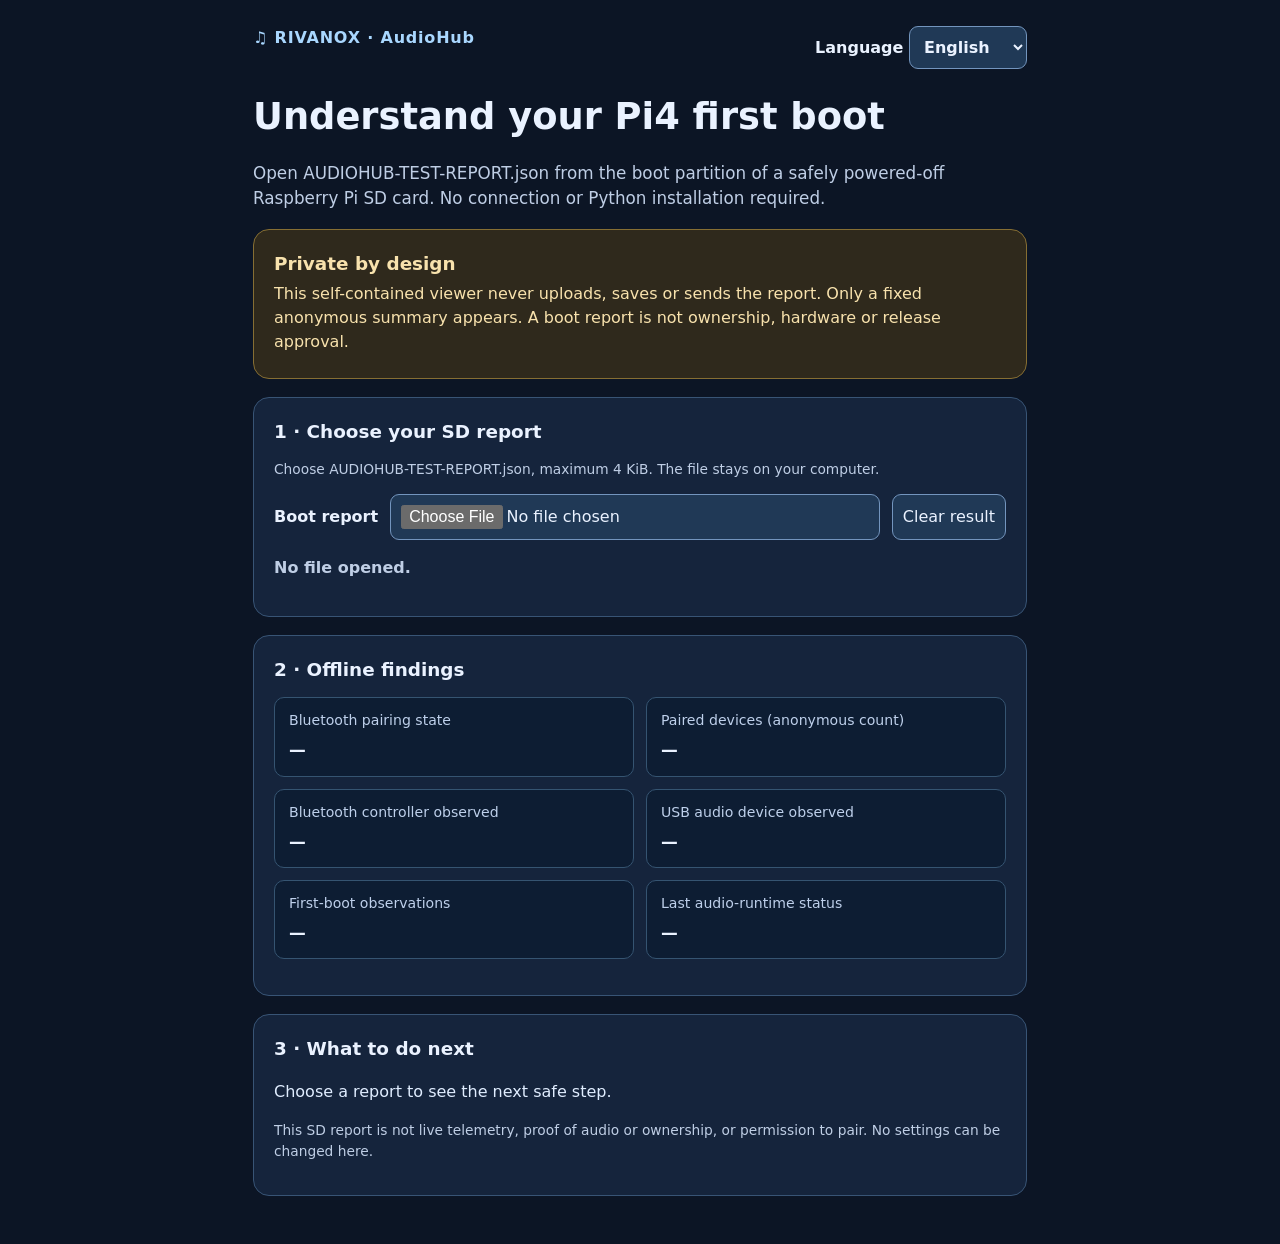
==== web/boot-report-viewer.html @ b44b1649 "fix(viewer): reject negative first-boot observation timestamps before displaying status" ====
<!doctype html>
<!-- SPDX-License-Identifier: AGPL-3.0-only -->
<html lang="en">
<head>
  <meta charset="utf-8">
  <meta name="viewport" content="width=device-width, initial-scale=1">
  <meta http-equiv="Content-Security-Policy" content="default-src 'none'; script-src 'unsafe-inline'; style-src 'unsafe-inline'; base-uri 'none'; form-action 'none'; connect-src 'none'; img-src 'none'">
  <title>AudioHub · Offline first-boot report</title>
  <style>
    :root{color-scheme:dark;font:16px/1.5 system-ui,-apple-system,"Segoe UI",sans-serif;background:#0c1525;color:#eaf2ff}
    *{box-sizing:border-box}body{margin:0}main{max-width:810px;margin:0 auto;padding:26px 18px 48px}
    .top{display:flex;align-items:flex-start;justify-content:space-between;gap:16px;flex-wrap:wrap;margin-bottom:20px}
    .brand{letter-spacing:.05em;font-weight:850;color:#a9d7ff}h1{font-size:clamp(1.5rem,4vw,2.3rem);margin:10px 0}
    h2{font-size:1.15rem;margin:0}p{color:#bfcee5}.lead{font-size:1.05rem}
    .card{border:1px solid #385475;border-radius:16px;background:#15243c;padding:20px;margin-top:18px}
    .notice{background:#2f291c;border-color:#866e33;color:#f8e2ad}
    .notice p{color:#f8e2ad;margin:4px 0}.fields{display:flex;flex-wrap:wrap;gap:12px;align-items:center}
    label{font-weight:650}select,input[type=file],button{font:inherit;color:inherit;background:#203956;border:1px solid #7395be;border-radius:9px;padding:10px;max-width:100%}
    input[type=file]{flex:1;min-width:240px}button{cursor:pointer;min-height:44px}
    button:hover{background:#35577d}button:focus-visible,input:focus-visible,select:focus-visible{outline:3px solid #dba5ff;outline-offset:3px}
    .results{display:grid;grid-template-columns:repeat(2,minmax(0,1fr));gap:12px;margin-top:14px}
    .metric{background:#0d1d33;border:1px solid #355471;border-radius:10px;padding:12px 14px;min-width:0}
    dt{color:#bed0eb;font-size:.88rem}dd{font-weight:750;font-size:1.05rem;margin:7px 0 0;overflow-wrap:anywhere}
    .steps{padding-left:22px}.steps li{padding:4px 0}.small{font-size:.86rem}
    #feedback{min-height:1.5em;font-weight:600}#advice{line-height:1.6;color:#e0edff}
    @media(max-width:540px){.results{grid-template-columns:1fr}.card{padding:16px}.fields{align-items:stretch;flex-direction:column}.fields>*{width:100%}}
  </style>
</head>
<body>
<main>
  <div class="top"><div class="brand">♫ RIVANOX · AudioHub</div>
    <label for="language"><span id="language-label">Language</span>
      <select id="language" aria-label="Language">
        <option value="en">English</option><option value="de">Deutsch</option><option value="es">Español</option>
        <option value="fr">Français</option><option value="it">Italiano</option>
      </select>
    </label>
  </div>
  <h1 id="title">Understand your Pi4 first boot</h1>
  <p class="lead" id="intro">Open the AUDIOHUB-TEST-REPORT.json file from the boot partition of a safely powered-off Raspberry Pi SD card. No connection or Python installation required.</p>
  <section class="card notice" aria-labelledby="privacy-title">
    <h2 id="privacy-title">Private by design</h2>
    <p id="privacy-text">This viewer is self-contained. It never uploads, saves or sends the selected report; only a fixed anonymous summary appears on screen. A boot report is not ownership, hardware or release approval.</p>
  </section>
  <section class="card" aria-labelledby="choose-title">
    <h2 id="choose-title">1 · Choose your SD report</h2>
    <p class="small" id="choose-note">Choose only AUDIOHUB-TEST-REPORT.json. Maximum 4 KiB. The file remains on your computer.</p>
    <div class="fields">
      <label for="report-file" id="file-label">Boot report</label>
      <input id="report-file" type="file" accept=".json,application/json" aria-describedby="choose-note feedback">
      <button type="button" id="clear">Clear result</button>
    </div>
    <p id="feedback" role="status" aria-live="polite">No file opened.</p>
  </section>
  <section class="card" aria-labelledby="results-title">
    <h2 id="results-title">2 · Offline findings</h2>
    <dl class="results">
      <div class="metric"><dt id="pairing-label">Bluetooth pairing state</dt><dd id="pairing-value">—</dd></div>
      <div class="metric"><dt id="paired-label">Paired devices (anonymous count)</dt><dd id="paired-value">—</dd></div>
      <div class="metric"><dt id="controller-label">Bluetooth controller observed</dt><dd id="controller-value">—</dd></div>
      <div class="metric"><dt id="usb-label">USB audio device observed</dt><dd id="usb-value">—</dd></div>
      <div class="metric"><dt id="snapshots-label">First-boot observations</dt><dd id="snapshots-value">—</dd></div>
      <div class="metric"><dt id="runtime-label">Last audio-runtime status</dt><dd id="runtime-value">—</dd></div>
    </dl>
  </section>
  <section class="card" aria-labelledby="next-title">
    <h2 id="next-title">3 · What to do next</h2>
    <p id="advice" role="status" aria-live="polite">Choose a report to see the next safe step.</p>
    <p id="disclaimer" class="small">The report is an SD-card observation, not live telemetry, proof of audio, device identity or permission to pair. No settings can be changed here.</p>
  </section>
</main>
<script>
"use strict";
(() => {
  const states = ["unavailable","ambiguous_adapter","controller_off","unexpected_open",
    "initial_window_observed","window_closed","paired_untrusted","known_devices",
    "device_limit","inconsistent"];
  const texts = {
    en: {
      language:"Language",title:"Understand your Pi4 first boot",
      intro:"Open AUDIOHUB-TEST-REPORT.json from the boot partition of a safely powered-off Raspberry Pi SD card. No connection or Python installation required.",
      privacyTitle:"Private by design",privacy:"This self-contained viewer never uploads, saves or sends the report. Only a fixed anonymous summary appears. A boot report is not ownership, hardware or release approval.",
      choose:"1 · Choose your SD report",chooseNote:"Choose AUDIOHUB-TEST-REPORT.json, maximum 4 KiB. The file stays on your computer.",
      file:"Boot report",clear:"Clear result",empty:"No file opened.",bad:"Unsupported, incomplete or invalid report. Nothing was uploaded.",
      loading:"Reading locally…",ready:"Read-only summary of the last recorded boot observation. No approval granted.",
      results:"2 · Offline findings",pairing:"Bluetooth pairing state",paired:"Paired devices (anonymous count)",
      controller:"Bluetooth controller observed",usb:"USB audio device observed",
      snapshots:"First-boot observations",runtime:"Last audio-runtime status",
      next:"3 · What to do next",chooseFirst:"Choose a report to see the next safe step.",
      disclaimer:"This SD report is not live telemetry, proof of audio or ownership, or permission to pair. No settings can be changed here.",
      yes:"Detected",no:"Not detected",unknown:"Unavailable",recent:"Reported recently",stale:"Missing or stale",
      states:["Unavailable","Adapter unclear","Controller off","Unexpectedly open",
        "Initial pairing window observed","Pairing window closed","Paired but not trusted",
        "Known device(s)","Two-device limit","Inconsistent records"],
      tips:[
        "Check the Bluetooth service and physical controller at the trusted Pi console.",
        "Check local adapters with an authorized operator; no pairing was changed.",
        "Check the physical Pi Bluetooth controller and service.",
        "Do not pair unknown devices. Secure this open window through an authorized local operator.",
        "Only in a supervised, isolated lab: look for AudioHub on your intended phone. This is not secure owner claiming.",
        "Existing firmware cannot securely reopen pairing remotely. Do not bypass the closed window by rebooting.",
        "Ask the operator to inspect paired/trusted status locally; reconnection may not work.",
        "Reconnect from the already paired device, then listen to the USB speaker. Sound is not proven by this report.",
        "Existing devices may reconnect. New device enrollment needs a separately approved flow.",
        "Inspect local BlueZ state with the authorized operator; do not modify device permissions."
      ],older:"This older report has no pairing-readiness fields. Use a newer authorized Pi4 test image to see them."
    },
    de: {
      language:"Sprache",title:"Den ersten Pi4-Start verstehen",
      intro:"AUDIOHUB-TEST-REPORT.json von der Bootpartition einer sicher heruntergefahrenen Raspberry-Pi-SD-Karte öffnen. Keine Verbindung oder Python-Installation nötig.",
      privacyTitle:"Privat statt Datenübertragung",privacy:"Dieser eigenständige Betrachter lädt die Datei niemals hoch, speichert oder sendet sie nicht. Er zeigt nur eine feste anonyme Zusammenfassung. Kein Eigentums-, Hardware- oder Release-Nachweis.",
      choose:"1 · SD-Bericht auswählen",chooseNote:"AUDIOHUB-TEST-REPORT.json auswählen, maximal 4 KiB. Die Datei bleibt lokal.",
      file:"Startbericht",clear:"Ergebnis löschen",empty:"Noch keine Datei geöffnet.",bad:"Nicht unterstützter, unvollständiger oder ungültiger Bericht. Nichts wurde übertragen.",
      loading:"Lese nur lokal…",ready:"Anonyme Auswertung des letzten aufgezeichneten Startzustands. Keine Freigabe.",
      results:"2 · Offline-Ergebnis",pairing:"Bluetooth-Kopplungsstatus",paired:"Gekoppelte Geräte (nur Anzahl)",
      controller:"Bluetooth-Controller erkannt",usb:"USB-Audiogerät erkannt",
      snapshots:"Erststart-Beobachtungen",runtime:"Letzter Audio-Laufzeitstatus",
      next:"3 · Nächster Schritt",chooseFirst:"Bericht auswählen, um sichere nächste Schritte zu sehen.",
      disclaimer:"SD-Bericht, kein Live-Zustand oder Nachweis von Ton, Besitz oder Kopplungsberechtigung. Hier werden keine Einstellungen geändert.",
      yes:"Erkannt",no:"Nicht erkannt",unknown:"Nicht verfügbar",recent:"Zuletzt aktuell",stale:"Fehlt oder veraltet",
      states:["Nicht verfügbar","Adapter unklar","Controller aus","Unerwartet offen",
        "Erstes Kopplungsfenster beobachtet","Kopplungsfenster geschlossen",
        "Gekoppelt, aber nicht vertraut","Bekannte Geräte","Zwei-Geräte-Grenze","Widersprüchliche Daten"],
      tips:[
        "Bluetooth-Dienst und Controller an der vertrauenswürdigen Pi-Konsole prüfen.",
        "Adapter nur durch einen berechtigten Betreiber lokal prüfen lassen. Keine Kopplung wurde verändert.",
        "Bluetooth-Controller und Dienst direkt am Pi überprüfen.",
        "Keine unbekannten Geräte koppeln; unerwünschte Öffnung durch berechtigten Betreiber lokal absichern.",
        "Nur im beaufsichtigten isolierten Labor AudioHub am eigenen Handy suchen. Das ist kein sicherer Besitznachweis.",
        "Keine sichere Fernöffnung vorhanden. Nicht durch Neustart die Sperre umgehen.",
        "Gekoppelt-/Vertrauensstatus lokal überprüfen lassen; Wiederverbindung kann scheitern.",
        "Mit bereits gekoppeltem Gerät erneut verbinden und tatsächlichen Ton am USB-Lautsprecher prüfen.",
        "Bekannte Geräte können sich erneut verbinden; neue Geräte erfordern einen separat freigegebenen Ablauf.",
        "BlueZ-Zustand berechtigt lokal prüfen lassen, ohne Geräteberechtigungen zu ändern."
      ],older:"Älterer Bericht ohne Kopplungsstatus. Ein neueres, freigegebenes Pi4-Testimage liefert diese Angaben."
    },
    es: {
      language:"Idioma",title:"Comprender el primer arranque del Pi4",
      intro:"Abre AUDIOHUB-TEST-REPORT.json de la partición de arranque de una tarjeta SD del Pi apagado correctamente. Sin conexión ni Python.",
      privacyTitle:"Privacidad local",privacy:"Este visor no sube, guarda ni envía el informe. Solo muestra datos anónimos predefinidos. No confirma propiedad, hardware ni lanzamiento.",
      choose:"1 · Seleccionar informe SD",chooseNote:"Selecciona AUDIOHUB-TEST-REPORT.json, máximo 4 KiB. El archivo permanece en tu equipo.",
      file:"Informe de arranque",clear:"Borrar resultado",empty:"Ningún archivo abierto.",bad:"Informe no válido, incompleto o incompatible. No se transfirió nada.",
      loading:"Lectura local…",ready:"Resumen de la última observación registrada. Sin aprobación.",
      results:"2 · Resultados sin conexión",pairing:"Estado de emparejamiento Bluetooth",paired:"Dispositivos emparejados (cantidad)",
      controller:"Controlador Bluetooth detectado",usb:"Audio USB detectado",
      snapshots:"Observaciones del arranque",runtime:"Estado del motor de audio",
      next:"3 · Próximo paso",chooseFirst:"Selecciona un informe para ver el siguiente paso seguro.",
      disclaimer:"No son datos en vivo ni prueba de sonido, propiedad o permiso para emparejar. No modifica ajustes.",
      yes:"Detectado",no:"No detectado",unknown:"No disponible",recent:"Reciente",stale:"Ausente o antiguo",
      states:["No disponible","Adaptador ambiguo","Controlador apagado","Abierto inesperadamente",
        "Ventana inicial observada","Emparejamiento cerrado","Emparejado sin confianza",
        "Dispositivo conocido","Límite de dos dispositivos","Datos incoherentes"],
      tips:[
        "Comprueba localmente el servicio Bluetooth y el controlador físico.",
        "Un operador autorizado debe revisar los adaptadores locales.",
        "Comprueba el controlador Bluetooth del Pi.",
        "No emparejes dispositivos desconocidos; revisa el acceso localmente.",
        "Solo en un laboratorio aislado y supervisado: busca AudioHub en tu teléfono. No demuestra propiedad.",
        "No fuerces una ventana nueva reiniciando el equipo.",
        "Revisa localmente el estado de confianza antes de reconectar.",
        "Reconecta desde el dispositivo conocido y comprueba el sonido real del altavoz USB.",
        "Los dispositivos conocidos pueden reconectar; añadir otros requiere autorización.",
        "Un operador autorizado debe revisar BlueZ sin cambiar permisos."
      ],older:"El informe anterior no incluye el estado de emparejamiento. Necesita una imagen Pi4 más reciente."
    },
    fr: {
      language:"Langue",title:"Comprendre le premier démarrage du Pi4",
      intro:"Ouvrez AUDIOHUB-TEST-REPORT.json depuis la partition de démarrage d'une carte SD après arrêt correct du Pi. Sans connexion ni Python.",
      privacyTitle:"Lecture privée",privacy:"Cette visionneuse ne transmet, n'enregistre et n'envoie aucun rapport. Seul un résumé anonyme apparaît. Aucune preuve de propriété, de matériel ou de version.",
      choose:"1 · Choisir le rapport SD",chooseNote:"Sélectionnez AUDIOHUB-TEST-REPORT.json, 4 Kio maximum. Le fichier reste sur votre ordinateur.",
      file:"Rapport de démarrage",clear:"Effacer le résultat",empty:"Aucun fichier ouvert.",bad:"Rapport invalide, incomplet ou non pris en charge. Aucun envoi.",
      loading:"Lecture locale…",ready:"Résumé de la dernière observation enregistrée. Aucune validation.",
      results:"2 · Résultats hors ligne",pairing:"État de l'appairage Bluetooth",paired:"Appareils appairés (nombre)",
      controller:"Contrôleur Bluetooth détecté",usb:"Périphérique audio USB détecté",
      snapshots:"Observations de démarrage",runtime:"Dernier état audio",
      next:"3 · Étape suivante",chooseFirst:"Choisissez un rapport pour afficher la prochaine étape sûre.",
      disclaimer:"Ce rapport n'est pas une mesure en direct ni une preuve de son, propriété ou autorisation. Aucun paramètre modifié.",
      yes:"Détecté",no:"Non détecté",unknown:"Indisponible",recent:"Récent",stale:"Absent ou périmé",
      states:["Indisponible","Adaptateur ambigu","Contrôleur éteint","Ouvert anormalement",
        "Fenêtre initiale observée","Appairage fermé","Appairé sans confiance",
        "Appareil connu","Limite de deux appareils","Données incohérentes"],
      tips:[
        "Vérifiez localement le service Bluetooth et le contrôleur.",
        "Un opérateur habilité doit vérifier les adaptateurs sur le Pi.",
        "Vérifiez le contrôleur et le service Bluetooth du Pi.",
        "N'appairez aucun appareil inconnu ; sécurisez localement cet état.",
        "Uniquement en laboratoire isolé et surveillé : recherchez AudioHub sur votre téléphone. Ce n'est pas une preuve de propriété.",
        "Ne redémarrez pas pour contourner la fermeture de l'appairage.",
        "Vérifiez localement la confiance avant de reconnecter.",
        "Reconnectez depuis l'appareil connu, puis écoutez réellement le haut-parleur USB.",
        "Les appareils connus peuvent se reconnecter ; tout nouvel appairage exige un accord distinct.",
        "Faites vérifier BlueZ localement sans modifier les autorisations."
      ],older:"Ancien rapport sans état d'appairage. Utilisez une image de test Pi4 plus récente et autorisée."
    },
    it: {
      language:"Lingua",title:"Capire il primo avvio del Pi4",
      intro:"Apri AUDIOHUB-TEST-REPORT.json dalla partizione di avvio della scheda SD dopo aver spento correttamente il Pi. Nessuna rete o Python.",
      privacyTitle:"Privacy locale",privacy:"Questo visualizzatore non carica, salva o invia il rapporto. Mostra solo dati anonimi prestabiliti. Non prova proprietà, hardware o rilascio.",
      choose:"1 · Scegli il rapporto SD",chooseNote:"Seleziona AUDIOHUB-TEST-REPORT.json, massimo 4 KiB. Il file resta sul computer.",
      file:"Rapporto di avvio",clear:"Cancella risultato",empty:"Nessun file aperto.",bad:"Rapporto non valido, incompleto o incompatibile. Nessun invio.",
      loading:"Lettura locale…",ready:"Riepilogo dell'ultima osservazione registrata. Nessuna approvazione.",
      results:"2 · Risultati offline",pairing:"Stato associazione Bluetooth",paired:"Dispositivi associati (numero)",
      controller:"Controller Bluetooth rilevato",usb:"Audio USB rilevato",
      snapshots:"Osservazioni del primo avvio",runtime:"Ultimo stato audio",
      next:"3 · Passo successivo",chooseFirst:"Scegli un rapporto per vedere i prossimi passi sicuri.",
      disclaimer:"Non è uno stato in tempo reale né una prova di audio, proprietà o autorizzazione. Nessuna impostazione modificata.",
      yes:"Rilevato",no:"Non rilevato",unknown:"Non disponibile",recent:"Recente",stale:"Assente o obsoleto",
      states:["Non disponibile","Adattatore ambiguo","Controller spento","Aperto inaspettatamente",
        "Finestra iniziale osservata","Associazione chiusa","Associato ma non attendibile",
        "Dispositivo noto","Limite di due dispositivi","Dati incoerenti"],
      tips:[
        "Controlla localmente il servizio Bluetooth e il controller fisico.",
        "Un operatore autorizzato deve controllare gli adattatori sul Pi.",
        "Controlla il controller Bluetooth e il servizio del Pi.",
        "Non associare dispositivi sconosciuti; verifica localmente l'accesso.",
        "Solo in laboratorio isolato e sorvegliato: cerca AudioHub sul tuo telefono. Non prova la proprietà.",
        "Non riavviare per aggirare la chiusura dell'associazione.",
        "Verifica localmente lo stato di attendibilità prima della riconnessione.",
        "Riconnetti dal dispositivo già noto, poi verifica il suono reale dell'altoparlante USB.",
        "I dispositivi noti possono riconnettersi; aggiungerne altri richiede un'approvazione distinta.",
        "Fai controllare BlueZ localmente senza cambiare autorizzazioni."
      ],older:"Il vecchio rapporto non include lo stato Bluetooth. Serve un'immagine Pi4 più recente e autorizzata."
    }
  };
  const byId = id => document.getElementById(id);
  let current = null;
  let status = "empty";
  let serial = 0;
  const plain = value => value !== null && typeof value === "object" &&
    !Array.isArray(value) && Object.getPrototypeOf(value) === Object.prototype;
  // BEGIN_BOOT_REPORT_PARSE
  function summarizeReport(raw) {
    if (typeof raw !== "string" || raw.length === 0 || raw.length > 4096) return null;
    let obj;
    try { obj = JSON.parse(raw); } catch (_) { return null; }
    if (!plain(obj) ||
        obj.schema !== "rivanox-audiohub-offline-boot-diagnostic/1" ||
        obj.classification !== "UNVERIFIED_ALPHA_OFFLINE_TEST_ONLY" ||
        obj.owner_authenticated !== false ||
        obj.hardware_accepted !== false ||
        obj.phone_wifi_provisioned !== false ||
        obj.network_configuration !== "not_inspected" ||
        !Array.isArray(obj.snapshots) ||
        obj.snapshots.length < 1 || obj.snapshots.length > 7) return null;
    let before = -1;
    for (const s of obj.snapshots) {
      if (!plain(s) || !Number.isInteger(s.seconds_since_probe_start) ||
          s.seconds_since_probe_start < 0 ||
          s.seconds_since_probe_start < before ||
          s.seconds_since_probe_start > 3600 ||
          typeof s.usb_audio_detected !== "boolean" ||
          typeof s.bluetooth_controller_present !== "boolean" ||
          !["recent","unavailable_or_stale"].includes(s.runtime_status)) return null;
      before = s.seconds_since_probe_start;
    }
    const last = obj.snapshots[obj.snapshots.length - 1];
    let pairing = "older";
    let paired = null;
    if (Object.prototype.hasOwnProperty.call(obj,"bluetooth_pairing_state") ||
        Object.prototype.hasOwnProperty.call(obj,"bluetooth_paired_devices")) {
      if (!states.includes(obj.bluetooth_pairing_state) ||
          !Number.isInteger(obj.bluetooth_paired_devices) ||
          obj.bluetooth_paired_devices < 0 ||
          obj.bluetooth_paired_devices > 3) return null;
      pairing = obj.bluetooth_pairing_state;
      paired = obj.bluetooth_paired_devices;
    }
    // Only fixed enums, counts and strict booleans escape this function.
    // Never retain the untrusted object, raw strings, names or other keys.
    return Object.freeze({
      pairing, paired, controller: last.bluetooth_controller_present,
      usb: last.usb_audio_detected, runtime: last.runtime_status,
      snapshots: obj.snapshots.length
    });
  }
  // END_BOOT_REPORT_PARSE
  function render() {
    const language = byId("language").value;
    const t = texts[language] || texts.en;
    document.documentElement.lang = texts[language] ? language : "en";
    const nodes = {
      "language-label":t.language,"title":t.title,"intro":t.intro,
      "privacy-title":t.privacyTitle,"privacy-text":t.privacy,
      "choose-title":t.choose,"choose-note":t.chooseNote,"file-label":t.file,
      "clear":t.clear,"results-title":t.results,
      "pairing-label":t.pairing,"paired-label":t.paired,
      "controller-label":t.controller,"usb-label":t.usb,
      "snapshots-label":t.snapshots,"runtime-label":t.runtime,
      "next-title":t.next,"disclaimer":t.disclaimer
    };
    Object.keys(nodes).forEach(id => { byId(id).textContent = nodes[id]; });
    byId("feedback").textContent = t[status];
    const label = id => byId(id);
    if (!current) {
      for (const id of ["pairing-value","paired-value","controller-value","usb-value",
                         "snapshots-value","runtime-value"]) label(id).textContent = "—";
      label("advice").textContent = t.chooseFirst;
      return;
    }
    const index = states.indexOf(current.pairing);
    label("pairing-value").textContent = index < 0 ? t.unknown : t.states[index];
    label("paired-value").textContent = current.paired === null ? t.unknown : String(current.paired);
    label("controller-value").textContent = current.controller ? t.yes : t.no;
    label("usb-value").textContent = current.usb ? t.yes : t.no;
    label("snapshots-value").textContent = String(current.snapshots);
    label("runtime-value").textContent = current.runtime === "recent" ? t.recent : t.stale;
    label("advice").textContent = index < 0 ? t.older : t.tips[index];
  }
  function clear() {
    serial += 1; current = null; status = "empty";
    byId("report-file").value = "";
    render();
  }
  async function openReport() {
    const request = ++serial;
    const input = byId("report-file");
    const file = input.files && input.files[0];
    current = null;
    status = "bad";
    if (!file || !Number.isInteger(file.size) || file.size <= 0 || file.size > 4096) {
      input.value = "";
      render();
      return;
    }
    status = "loading";
    render();
    try {
      const raw = await file.text();
      if (request !== serial) return;
      current = summarizeReport(raw);
      status = current ? "ready" : "bad";
    } catch (_) {
      if (request !== serial) return;
      status = "bad";
    }
    // A reselected file is always a new manual action, even with same name.
    input.value = "";
    render();
  }
  byId("language").addEventListener("change", render);
  byId("report-file").addEventListener("change", openReport);
  byId("clear").addEventListener("click", clear);
  render();
})();
</script>
</body>
</html>
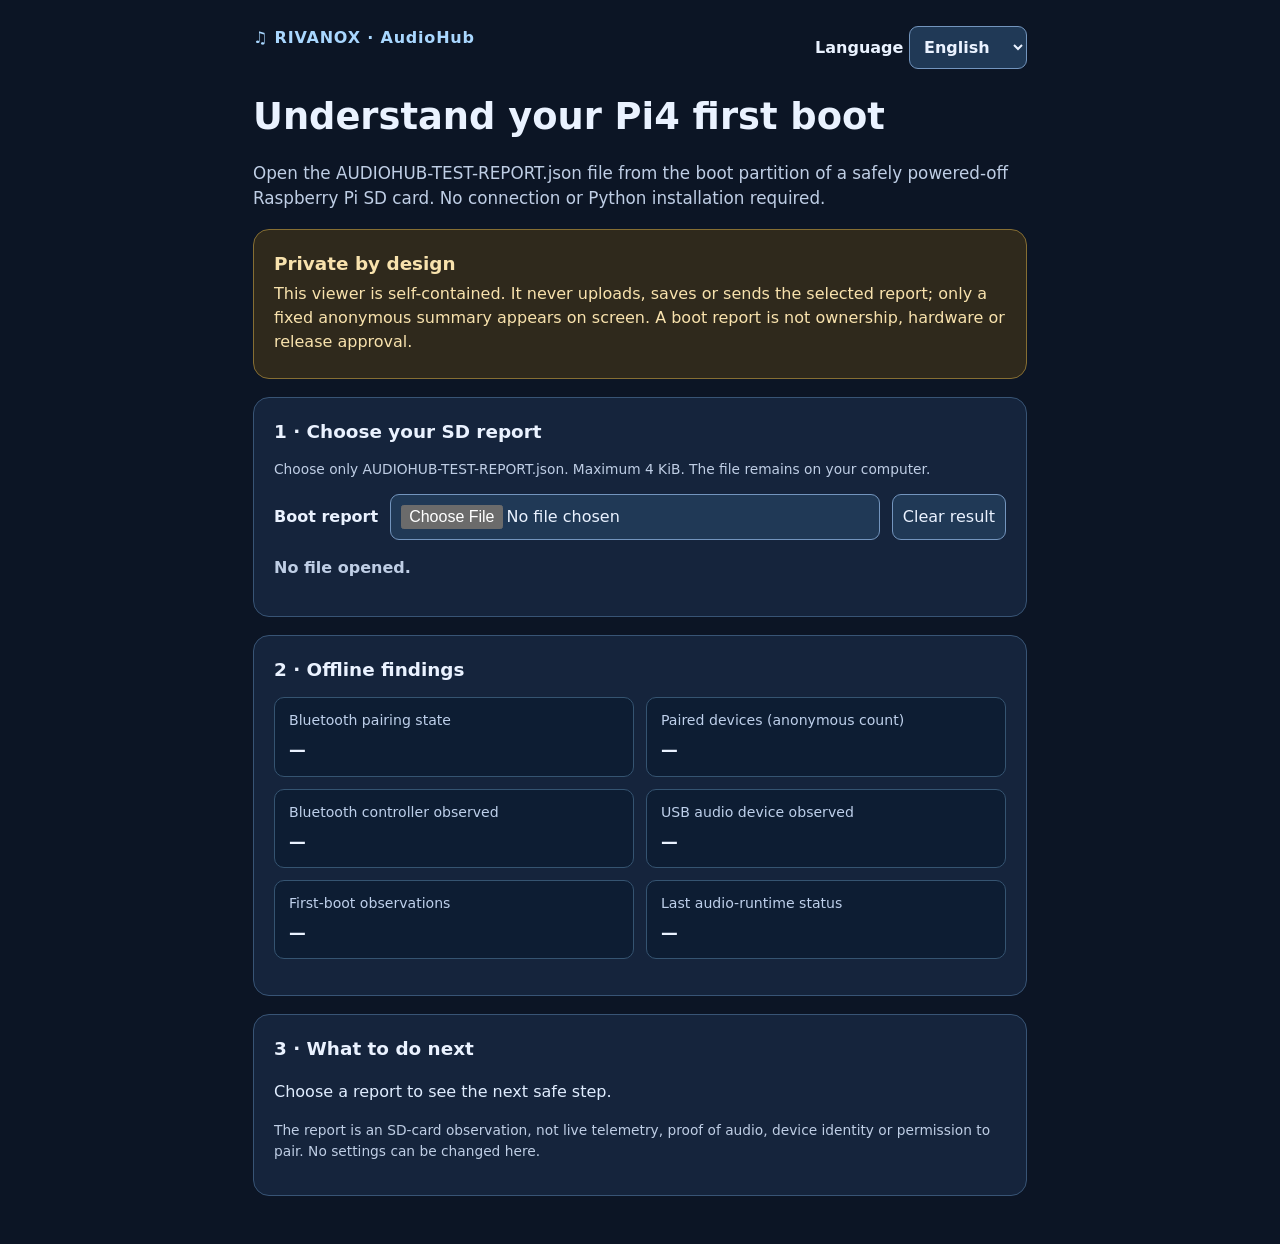
==== commit eaa8f98a: "fix(pi4): offline FAT viewer distinguishes USB detection from actual route link without audio GO" ====
--- a/web/boot-report-viewer.html
+++ b/web/boot-report-viewer.html
@@ -84,7 +84,9 @@
       file:"Boot report",clear:"Clear result",empty:"No file opened.",bad:"Unsupported, incomplete or invalid report. Nothing was uploaded.",
       loading:"Reading locally…",ready:"Read-only summary of the last recorded boot observation. No approval granted.",
       results:"2 · Offline findings",pairing:"Bluetooth pairing state",paired:"Paired devices (anonymous count)",
-      controller:"Bluetooth controller observed",usb:"USB audio device observed",
+      controller:"Bluetooth controller observed",usb:"USB output and direct audio link",
+      usbLinked:"Direct link reported (not sound)",usbBroken:"USB found; route needs attention",usbUnknown:"USB found; route not checked",usbAbsent:"USB device not reported",
+      routeTipLinked:"A direct USB output link is reported, but speaker sound is NOT verified. Listen only during an authorized low-volume physical test.",routeTipBroken:"USB hardware was detected but no working direct audio link was reported. Do not assume sound or change routing without authorized access.",routeTipUnknown:"USB was detected, but its direct audio route cannot be verified from this report. Do not assume sound.",routeTipAbsent:"No USB audio output was reported; check the Edifier USB connection on an isolated bench, without changing network or owner access."
       snapshots:"First-boot observations",runtime:"Last audio-runtime status",
       next:"3 · What to do next",chooseFirst:"Choose a report to see the next safe step.",
       disclaimer:"This SD report is not live telemetry, proof of audio or ownership, or permission to pair. No settings can be changed here.",
@@ -113,7 +115,9 @@
       file:"Startbericht",clear:"Ergebnis löschen",empty:"Noch keine Datei geöffnet.",bad:"Nicht unterstützter, unvollständiger oder ungültiger Bericht. Nichts wurde übertragen.",
       loading:"Lese nur lokal…",ready:"Anonyme Auswertung des letzten aufgezeichneten Startzustands. Keine Freigabe.",
       results:"2 · Offline-Ergebnis",pairing:"Bluetooth-Kopplungsstatus",paired:"Gekoppelte Geräte (nur Anzahl)",
-      controller:"Bluetooth-Controller erkannt",usb:"USB-Audiogerät erkannt",
+      controller:"Bluetooth-Controller erkannt",usb:"USB-Ausgang und Audioverbindung",
+      usbLinked:"Direkte Verbindung gemeldet (kein Tonbeweis)",usbBroken:"USB erkannt; Verbindung prüfen",usbUnknown:"USB erkannt; Verbindung nicht geprüft",usbAbsent:"USB-Gerät nicht gemeldet",
+      routeTipLinked:"Eine direkte USB-Audioverbindung wurde gemeldet; hörbarer Ton ist NICHT nachgewiesen. Nur im freigegebenen Hardwaretest bei niedrigem Pegel hören.",routeTipBroken:"USB-Hardware wurde erkannt, aber keine funktionsbereite direkte Audioverbindung gemeldet. Ton nicht annehmen oder Routing ohne Freigabe ändern.",routeTipUnknown:"USB wurde erkannt, die direkte Audioverbindung ist in diesem Bericht aber nicht prüfbar. Keinen hörbaren Ton annehmen.",routeTipAbsent:"Kein USB-Audioausgang gemeldet. Edifier-USB-Verbindung nur am isolierten Testgerät prüfen, ohne Besitzer- oder Netzwerkeinstellungen zu ändern."
       snapshots:"Erststart-Beobachtungen",runtime:"Letzter Audio-Laufzeitstatus",
       next:"3 · Nächster Schritt",chooseFirst:"Bericht auswählen, um sichere nächste Schritte zu sehen.",
       disclaimer:"SD-Bericht, kein Live-Zustand oder Nachweis von Ton, Besitz oder Kopplungsberechtigung. Hier werden keine Einstellungen geändert.",
@@ -142,7 +146,9 @@
       file:"Informe de arranque",clear:"Borrar resultado",empty:"Ningún archivo abierto.",bad:"Informe no válido, incompleto o incompatible. No se transfirió nada.",
       loading:"Lectura local…",ready:"Resumen de la última observación registrada. Sin aprobación.",
       results:"2 · Resultados sin conexión",pairing:"Estado de emparejamiento Bluetooth",paired:"Dispositivos emparejados (cantidad)",
-      controller:"Controlador Bluetooth detectado",usb:"Audio USB detectado",
+      controller:"Controlador Bluetooth detectado",usb:"Salida USB y enlace de audio",
+      usbLinked:"Enlace directo informado (no prueba sonido)",usbBroken:"USB detectado; revisar enlace",usbUnknown:"USB detectado; enlace no comprobado",usbAbsent:"Dispositivo USB no informado",
+      routeTipLinked:"Se informa un enlace directo USB, pero NO se ha comprobado sonido audible. Escucha solo en una prueba física autorizada a volumen bajo.",routeTipBroken:"Se detectó USB, pero no se informó un enlace de audio directo funcional. No supongas sonido ni cambies rutas sin autorización.",routeTipUnknown:"Se detectó USB, pero este informe no permite verificar el enlace directo. No supongas sonido.",routeTipAbsent:"No se informó salida de audio USB. Comprueba el cable Edifier solo en un entorno aislado y sin cambiar red o propietario."
       snapshots:"Observaciones del arranque",runtime:"Estado del motor de audio",
       next:"3 · Próximo paso",chooseFirst:"Selecciona un informe para ver el siguiente paso seguro.",
       disclaimer:"No son datos en vivo ni prueba de sonido, propiedad o permiso para emparejar. No modifica ajustes.",
@@ -171,7 +177,9 @@
       file:"Rapport de démarrage",clear:"Effacer le résultat",empty:"Aucun fichier ouvert.",bad:"Rapport invalide, incomplet ou non pris en charge. Aucun envoi.",
       loading:"Lecture locale…",ready:"Résumé de la dernière observation enregistrée. Aucune validation.",
       results:"2 · Résultats hors ligne",pairing:"État de l'appairage Bluetooth",paired:"Appareils appairés (nombre)",
-      controller:"Contrôleur Bluetooth détecté",usb:"Périphérique audio USB détecté",
+      controller:"Contrôleur Bluetooth détecté",usb:"Sortie USB et liaison audio",
+      usbLinked:"Liaison directe signalée (pas de preuve sonore)",usbBroken:"USB détecté ; liaison à vérifier",usbUnknown:"USB détecté ; liaison non vérifiée",usbAbsent:"Aucun périphérique USB signalé",
+      routeTipLinked:"Une liaison USB directe est signalée, mais aucun son audible n'est prouvé. Écouter uniquement lors d'un test matériel autorisé à faible volume.",routeTipBroken:"L'USB est détecté, mais aucune liaison audio directe fonctionnelle n'est signalée. Ne présumez pas du son et ne modifiez pas le routage sans autorisation.",routeTipUnknown:"L'USB est détecté, mais la liaison directe ne peut être vérifiée dans ce rapport. Aucun son n'est prouvé.",routeTipAbsent:"Aucune sortie audio USB signalée. Vérifiez le câble Edifier uniquement en environnement isolé, sans changer le réseau ou le propriétaire."
       snapshots:"Observations de démarrage",runtime:"Dernier état audio",
       next:"3 · Étape suivante",chooseFirst:"Choisissez un rapport pour afficher la prochaine étape sûre.",
       disclaimer:"Ce rapport n'est pas une mesure en direct ni une preuve de son, propriété ou autorisation. Aucun paramètre modifié.",
@@ -200,7 +208,9 @@
       file:"Rapporto di avvio",clear:"Cancella risultato",empty:"Nessun file aperto.",bad:"Rapporto non valido, incompleto o incompatibile. Nessun invio.",
       loading:"Lettura locale…",ready:"Riepilogo dell'ultima osservazione registrata. Nessuna approvazione.",
       results:"2 · Risultati offline",pairing:"Stato associazione Bluetooth",paired:"Dispositivi associati (numero)",
-      controller:"Controller Bluetooth rilevato",usb:"Audio USB rilevato",
+      controller:"Controller Bluetooth rilevato",usb:"Uscita USB e collegamento audio",
+      usbLinked:"Collegamento diretto segnalato (non prova audio)",usbBroken:"USB rilevato; collegamento da controllare",usbUnknown:"USB rilevato; collegamento non verificato",usbAbsent:"Dispositivo USB non segnalato",
+      routeTipLinked:"È segnalato un collegamento USB diretto, ma NON è provato alcun suono udibile. Ascoltare solo in un test fisico autorizzato a basso volume.",routeTipBroken:"USB rilevato, ma nessun collegamento audio diretto funzionante segnalato. Non presumere audio e non modificare i percorsi senza autorizzazione.",routeTipUnknown:"USB rilevato, ma il collegamento diretto non è verificabile da questo rapporto. Non presumere audio.",routeTipAbsent:"Nessuna uscita audio USB segnalata. Controllare il cavo Edifier solo in laboratorio isolato senza cambiare rete o proprietario."
       snapshots:"Osservazioni del primo avvio",runtime:"Ultimo stato audio",
       next:"3 · Passo successivo",chooseFirst:"Scegli un rapporto per vedere i prossimi passi sicuri.",
       disclaimer:"Non è uno stato in tempo reale né una prova di audio, proprietà o autorizzazione. Nessuna impostazione modificata.",
@@ -265,11 +275,26 @@
       pairing = obj.bluetooth_pairing_state;
       paired = obj.bluetooth_paired_devices;
     }
+    // Older snapshots may lack the direct link health fields. Never infer
+    // a working route from merely having a physical USB device. New
+    // snapshots must supply BOTH a strict boolean and bounded link count.
+    const routeFieldsPresent =
+      Object.prototype.hasOwnProperty.call(last,"usb_audio_route_ready") ||
+      Object.prototype.hasOwnProperty.call(last,"eq_usb_direct_links");
+    if (routeFieldsPresent &&
+        (typeof last.usb_audio_route_ready !== "boolean" ||
+         !Number.isInteger(last.eq_usb_direct_links) ||
+         last.eq_usb_direct_links < 0 || last.eq_usb_direct_links > 3))
+      return null;
+    const usbRoute = !last.usb_audio_detected ? "absent" :
+      (!routeFieldsPresent || last.runtime_status !== "recent") ? "unknown" :
+      (last.usb_audio_route_ready && last.eq_usb_direct_links > 0)
+        ? "linked" : "broken";
     // Only fixed enums, counts and strict booleans escape this function.
     // Never retain the untrusted object, raw strings, names or other keys.
     return Object.freeze({
       pairing, paired, controller: last.bluetooth_controller_present,
-      usb: last.usb_audio_detected, runtime: last.runtime_status,
+      usbRoute, runtime: last.runtime_status,
       snapshots: obj.snapshots.length
     });
   }
@@ -301,10 +326,20 @@
     label("pairing-value").textContent = index < 0 ? t.unknown : t.states[index];
     label("paired-value").textContent = current.paired === null ? t.unknown : String(current.paired);
     label("controller-value").textContent = current.controller ? t.yes : t.no;
-    label("usb-value").textContent = current.usb ? t.yes : t.no;
+    label("usb-value").textContent = t[{
+      linked:"usbLinked",broken:"usbBroken",
+      unknown:"usbUnknown",absent:"usbAbsent"
+    }[current.usbRoute]];
     label("snapshots-value").textContent = String(current.snapshots);
     label("runtime-value").textContent = current.runtime === "recent" ? t.recent : t.stale;
-    label("advice").textContent = index < 0 ? t.older : t.tips[index];
+    // Keep existing pairing guidance, and always explain USB routing
+    // separately. The status report is NOT a speaker audibility test.
+    const usbTip = {
+      linked:t.routeTipLinked,broken:t.routeTipBroken,
+      unknown:t.routeTipUnknown,absent:t.routeTipAbsent
+    }[current.usbRoute];
+    label("advice").textContent = (index < 0 ? t.older : t.tips[index]) +
+      " " + usbTip;
   }
   function clear() {
     serial += 1; current = null; status = "empty";
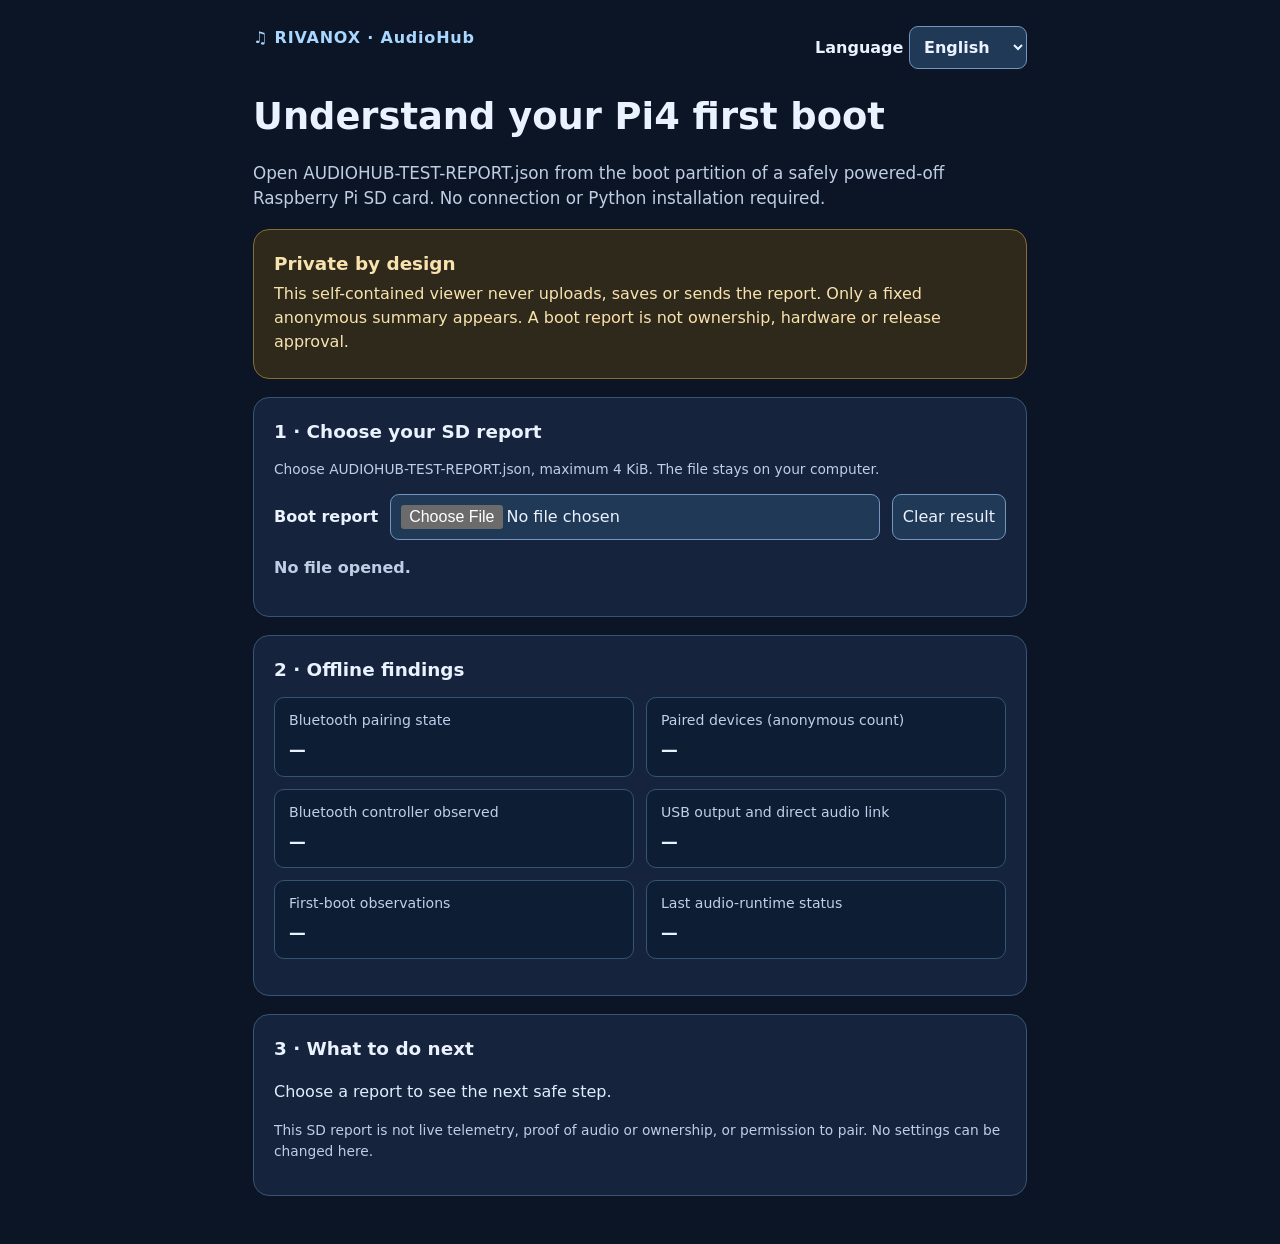
==== commit b3ab795f: "fix(web): separate localized offline route guidance from following metric keys" ====
--- a/web/boot-report-viewer.html
+++ b/web/boot-report-viewer.html
@@ -86,7 +86,7 @@
       results:"2 · Offline findings",pairing:"Bluetooth pairing state",paired:"Paired devices (anonymous count)",
       controller:"Bluetooth controller observed",usb:"USB output and direct audio link",
       usbLinked:"Direct link reported (not sound)",usbBroken:"USB found; route needs attention",usbUnknown:"USB found; route not checked",usbAbsent:"USB device not reported",
-      routeTipLinked:"A direct USB output link is reported, but speaker sound is NOT verified. Listen only during an authorized low-volume physical test.",routeTipBroken:"USB hardware was detected but no working direct audio link was reported. Do not assume sound or change routing without authorized access.",routeTipUnknown:"USB was detected, but its direct audio route cannot be verified from this report. Do not assume sound.",routeTipAbsent:"No USB audio output was reported; check the Edifier USB connection on an isolated bench, without changing network or owner access."
+      routeTipLinked:"A direct USB output link is reported, but speaker sound is NOT verified. Listen only during an authorized low-volume physical test.",routeTipBroken:"USB hardware was detected but no working direct audio link was reported. Do not assume sound or change routing without authorized access.",routeTipUnknown:"USB was detected, but its direct audio route cannot be verified from this report. Do not assume sound.",routeTipAbsent:"No USB audio output was reported; check the Edifier USB connection on an isolated bench, without changing network or owner access.",
       snapshots:"First-boot observations",runtime:"Last audio-runtime status",
       next:"3 · What to do next",chooseFirst:"Choose a report to see the next safe step.",
       disclaimer:"This SD report is not live telemetry, proof of audio or ownership, or permission to pair. No settings can be changed here.",
@@ -117,7 +117,7 @@
       results:"2 · Offline-Ergebnis",pairing:"Bluetooth-Kopplungsstatus",paired:"Gekoppelte Geräte (nur Anzahl)",
       controller:"Bluetooth-Controller erkannt",usb:"USB-Ausgang und Audioverbindung",
       usbLinked:"Direkte Verbindung gemeldet (kein Tonbeweis)",usbBroken:"USB erkannt; Verbindung prüfen",usbUnknown:"USB erkannt; Verbindung nicht geprüft",usbAbsent:"USB-Gerät nicht gemeldet",
-      routeTipLinked:"Eine direkte USB-Audioverbindung wurde gemeldet; hörbarer Ton ist NICHT nachgewiesen. Nur im freigegebenen Hardwaretest bei niedrigem Pegel hören.",routeTipBroken:"USB-Hardware wurde erkannt, aber keine funktionsbereite direkte Audioverbindung gemeldet. Ton nicht annehmen oder Routing ohne Freigabe ändern.",routeTipUnknown:"USB wurde erkannt, die direkte Audioverbindung ist in diesem Bericht aber nicht prüfbar. Keinen hörbaren Ton annehmen.",routeTipAbsent:"Kein USB-Audioausgang gemeldet. Edifier-USB-Verbindung nur am isolierten Testgerät prüfen, ohne Besitzer- oder Netzwerkeinstellungen zu ändern."
+      routeTipLinked:"Eine direkte USB-Audioverbindung wurde gemeldet; hörbarer Ton ist NICHT nachgewiesen. Nur im freigegebenen Hardwaretest bei niedrigem Pegel hören.",routeTipBroken:"USB-Hardware wurde erkannt, aber keine funktionsbereite direkte Audioverbindung gemeldet. Ton nicht annehmen oder Routing ohne Freigabe ändern.",routeTipUnknown:"USB wurde erkannt, die direkte Audioverbindung ist in diesem Bericht aber nicht prüfbar. Keinen hörbaren Ton annehmen.",routeTipAbsent:"Kein USB-Audioausgang gemeldet. Edifier-USB-Verbindung nur am isolierten Testgerät prüfen, ohne Besitzer- oder Netzwerkeinstellungen zu ändern.",
       snapshots:"Erststart-Beobachtungen",runtime:"Letzter Audio-Laufzeitstatus",
       next:"3 · Nächster Schritt",chooseFirst:"Bericht auswählen, um sichere nächste Schritte zu sehen.",
       disclaimer:"SD-Bericht, kein Live-Zustand oder Nachweis von Ton, Besitz oder Kopplungsberechtigung. Hier werden keine Einstellungen geändert.",
@@ -148,7 +148,7 @@
       results:"2 · Resultados sin conexión",pairing:"Estado de emparejamiento Bluetooth",paired:"Dispositivos emparejados (cantidad)",
       controller:"Controlador Bluetooth detectado",usb:"Salida USB y enlace de audio",
       usbLinked:"Enlace directo informado (no prueba sonido)",usbBroken:"USB detectado; revisar enlace",usbUnknown:"USB detectado; enlace no comprobado",usbAbsent:"Dispositivo USB no informado",
-      routeTipLinked:"Se informa un enlace directo USB, pero NO se ha comprobado sonido audible. Escucha solo en una prueba física autorizada a volumen bajo.",routeTipBroken:"Se detectó USB, pero no se informó un enlace de audio directo funcional. No supongas sonido ni cambies rutas sin autorización.",routeTipUnknown:"Se detectó USB, pero este informe no permite verificar el enlace directo. No supongas sonido.",routeTipAbsent:"No se informó salida de audio USB. Comprueba el cable Edifier solo en un entorno aislado y sin cambiar red o propietario."
+      routeTipLinked:"Se informa un enlace directo USB, pero NO se ha comprobado sonido audible. Escucha solo en una prueba física autorizada a volumen bajo.",routeTipBroken:"Se detectó USB, pero no se informó un enlace de audio directo funcional. No supongas sonido ni cambies rutas sin autorización.",routeTipUnknown:"Se detectó USB, pero este informe no permite verificar el enlace directo. No supongas sonido.",routeTipAbsent:"No se informó salida de audio USB. Comprueba el cable Edifier solo en un entorno aislado y sin cambiar red o propietario.",
       snapshots:"Observaciones del arranque",runtime:"Estado del motor de audio",
       next:"3 · Próximo paso",chooseFirst:"Selecciona un informe para ver el siguiente paso seguro.",
       disclaimer:"No son datos en vivo ni prueba de sonido, propiedad o permiso para emparejar. No modifica ajustes.",
@@ -179,7 +179,7 @@
       results:"2 · Résultats hors ligne",pairing:"État de l'appairage Bluetooth",paired:"Appareils appairés (nombre)",
       controller:"Contrôleur Bluetooth détecté",usb:"Sortie USB et liaison audio",
       usbLinked:"Liaison directe signalée (pas de preuve sonore)",usbBroken:"USB détecté ; liaison à vérifier",usbUnknown:"USB détecté ; liaison non vérifiée",usbAbsent:"Aucun périphérique USB signalé",
-      routeTipLinked:"Une liaison USB directe est signalée, mais aucun son audible n'est prouvé. Écouter uniquement lors d'un test matériel autorisé à faible volume.",routeTipBroken:"L'USB est détecté, mais aucune liaison audio directe fonctionnelle n'est signalée. Ne présumez pas du son et ne modifiez pas le routage sans autorisation.",routeTipUnknown:"L'USB est détecté, mais la liaison directe ne peut être vérifiée dans ce rapport. Aucun son n'est prouvé.",routeTipAbsent:"Aucune sortie audio USB signalée. Vérifiez le câble Edifier uniquement en environnement isolé, sans changer le réseau ou le propriétaire."
+      routeTipLinked:"Une liaison USB directe est signalée, mais aucun son audible n'est prouvé. Écouter uniquement lors d'un test matériel autorisé à faible volume.",routeTipBroken:"L'USB est détecté, mais aucune liaison audio directe fonctionnelle n'est signalée. Ne présumez pas du son et ne modifiez pas le routage sans autorisation.",routeTipUnknown:"L'USB est détecté, mais la liaison directe ne peut être vérifiée dans ce rapport. Aucun son n'est prouvé.",routeTipAbsent:"Aucune sortie audio USB signalée. Vérifiez le câble Edifier uniquement en environnement isolé, sans changer le réseau ou le propriétaire.",
       snapshots:"Observations de démarrage",runtime:"Dernier état audio",
       next:"3 · Étape suivante",chooseFirst:"Choisissez un rapport pour afficher la prochaine étape sûre.",
       disclaimer:"Ce rapport n'est pas une mesure en direct ni une preuve de son, propriété ou autorisation. Aucun paramètre modifié.",
@@ -210,7 +210,7 @@
       results:"2 · Risultati offline",pairing:"Stato associazione Bluetooth",paired:"Dispositivi associati (numero)",
       controller:"Controller Bluetooth rilevato",usb:"Uscita USB e collegamento audio",
       usbLinked:"Collegamento diretto segnalato (non prova audio)",usbBroken:"USB rilevato; collegamento da controllare",usbUnknown:"USB rilevato; collegamento non verificato",usbAbsent:"Dispositivo USB non segnalato",
-      routeTipLinked:"È segnalato un collegamento USB diretto, ma NON è provato alcun suono udibile. Ascoltare solo in un test fisico autorizzato a basso volume.",routeTipBroken:"USB rilevato, ma nessun collegamento audio diretto funzionante segnalato. Non presumere audio e non modificare i percorsi senza autorizzazione.",routeTipUnknown:"USB rilevato, ma il collegamento diretto non è verificabile da questo rapporto. Non presumere audio.",routeTipAbsent:"Nessuna uscita audio USB segnalata. Controllare il cavo Edifier solo in laboratorio isolato senza cambiare rete o proprietario."
+      routeTipLinked:"È segnalato un collegamento USB diretto, ma NON è provato alcun suono udibile. Ascoltare solo in un test fisico autorizzato a basso volume.",routeTipBroken:"USB rilevato, ma nessun collegamento audio diretto funzionante segnalato. Non presumere audio e non modificare i percorsi senza autorizzazione.",routeTipUnknown:"USB rilevato, ma il collegamento diretto non è verificabile da questo rapporto. Non presumere audio.",routeTipAbsent:"Nessuna uscita audio USB segnalata. Controllare il cavo Edifier solo in laboratorio isolato senza cambiare rete o proprietario.",
       snapshots:"Osservazioni del primo avvio",runtime:"Ultimo stato audio",
       next:"3 · Passo successivo",chooseFirst:"Scegli un rapporto per vedere i prossimi passi sicuri.",
       disclaimer:"Non è uno stato in tempo reale né una prova di audio, proprietà o autorizzazione. Nessuna impostazione modificata.",
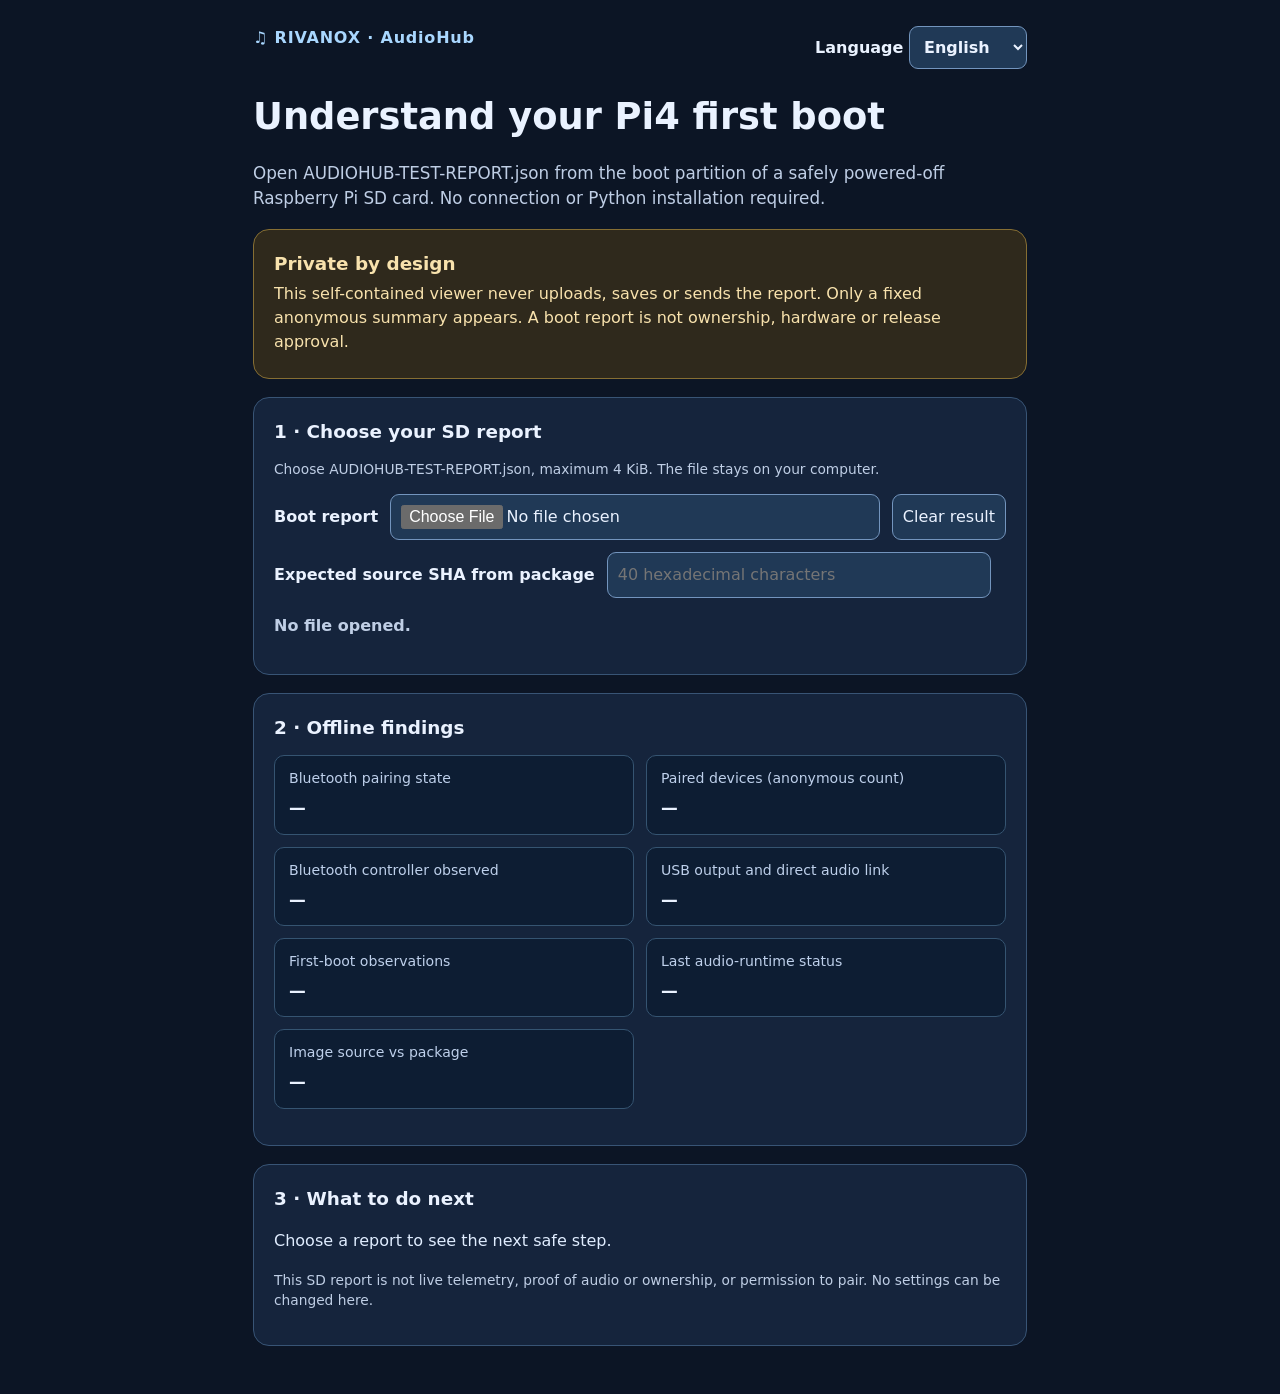
==== commit bab436ac: "feat(pi4): compare offline first-boot image source with selected package" ====
--- a/web/boot-report-viewer.html
+++ b/web/boot-report-viewer.html
@@ -15,7 +15,7 @@
     .card{border:1px solid #385475;border-radius:16px;background:#15243c;padding:20px;margin-top:18px}
     .notice{background:#2f291c;border-color:#866e33;color:#f8e2ad}
     .notice p{color:#f8e2ad;margin:4px 0}.fields{display:flex;flex-wrap:wrap;gap:12px;align-items:center}
-    label{font-weight:650}select,input[type=file],button{font:inherit;color:inherit;background:#203956;border:1px solid #7395be;border-radius:9px;padding:10px;max-width:100%}
+    label{font-weight:650}select,input[type=file],input[type=text],button{font:inherit;color:inherit;background:#203956;border:1px solid #7395be;border-radius:9px;padding:10px;max-width:100%}
     input[type=file]{flex:1;min-width:240px}button{cursor:pointer;min-height:44px}
     button:hover{background:#35577d}button:focus-visible,input:focus-visible,select:focus-visible{outline:3px solid #dba5ff;outline-offset:3px}
     .results{display:grid;grid-template-columns:repeat(2,minmax(0,1fr));gap:12px;margin-top:14px}
@@ -50,6 +50,10 @@
       <input id="report-file" type="file" accept=".json,application/json" aria-describedby="choose-note feedback">
       <button type="button" id="clear">Clear result</button>
     </div>
+    <div class="fields" style="margin-top:12px">
+      <label for="expected-sha" id="expected-sha-label">Expected source SHA from package</label>
+      <input type="text" id="expected-sha" maxlength="40" size="40" autocomplete="off" spellcheck="false" aria-describedby="choose-note" placeholder="40 hexadecimal characters">
+    </div>
     <p id="feedback" role="status" aria-live="polite">No file opened.</p>
   </section>
   <section class="card" aria-labelledby="results-title">
@@ -61,6 +65,7 @@
       <div class="metric"><dt id="usb-label">USB audio device observed</dt><dd id="usb-value">—</dd></div>
       <div class="metric"><dt id="snapshots-label">First-boot observations</dt><dd id="snapshots-value">—</dd></div>
       <div class="metric"><dt id="runtime-label">Last audio-runtime status</dt><dd id="runtime-value">—</dd></div>
+      <div class="metric"><dt id="identity-label">Image source vs package</dt><dd id="identity-value">—</dd></div>
     </dl>
   </section>
   <section class="card" aria-labelledby="next-title">
@@ -81,13 +86,14 @@
       intro:"Open AUDIOHUB-TEST-REPORT.json from the boot partition of a safely powered-off Raspberry Pi SD card. No connection or Python installation required.",
       privacyTitle:"Private by design",privacy:"This self-contained viewer never uploads, saves or sends the report. Only a fixed anonymous summary appears. A boot report is not ownership, hardware or release approval.",
       choose:"1 · Choose your SD report",chooseNote:"Choose AUDIOHUB-TEST-REPORT.json, maximum 4 KiB. The file stays on your computer.",
-      file:"Boot report",clear:"Clear result",empty:"No file opened.",bad:"Unsupported, incomplete or invalid report. Nothing was uploaded.",
+      file:"Boot report",expectedSha:"Expected source SHA from package",identity:"Image source vs package",sourceMissing:"Image identity unavailable",sourceExpected:"Paste package SHA to compare",sourceMatch:"MATCH (not authenticity)",sourceMismatch:"MISMATCH — check SD and package",sourceInvalid:"Enter the complete 40-character SHA",mismatchTip:"STOP: the report does not match this source. Check the SD card before further testing.",clear:"Clear result",empty:"No file opened.",bad:"Unsupported, incomplete or invalid report. Nothing was uploaded.",
       loading:"Reading locally…",ready:"Read-only summary of the last recorded boot observation. No approval granted.",
       results:"2 · Offline findings",pairing:"Bluetooth pairing state",paired:"Paired devices (anonymous count)",
       controller:"Bluetooth controller observed",usb:"USB output and direct audio link",
       usbLinked:"Direct link reported (not sound)",usbBroken:"USB found; route needs attention",usbUnknown:"USB found; route not checked",usbAbsent:"USB device not reported",
       routeTipLinked:"A direct USB output link is reported, but speaker sound is NOT verified. Listen only during an authorized low-volume physical test.",routeTipBroken:"USB hardware was detected but no working direct audio link was reported. Do not assume sound or change routing without authorized access.",routeTipUnknown:"USB was detected, but its direct audio route cannot be verified from this report. Do not assume sound.",routeTipAbsent:"No USB audio output was reported; check the Edifier USB connection on an isolated bench, without changing network or owner access.",
       snapshots:"First-boot observations",runtime:"Last audio-runtime status",
+      trendOne:"One USB check; no trend",trendAlways:"USB reported in every sampled check",trendNever:"USB absent in all sampled checks",trendAppeared:"USB appeared after the first check",trendLost:"USB disappeared after detection",trendIntermittent:"USB appeared and disappeared",tipAppeared:"USB was missing in an earlier check and appeared later. This does not prove continuous USB routing or sound.",tipLost:"USB was detected earlier but absent in a later check. Inspect Edifier cable and power only on an isolated test bench; do not assume sound.",tipIntermittent:"USB presence changed in both directions across boot checks. Record this instability; request an authorized cable/power check before sound acceptance.",
       next:"3 · What to do next",chooseFirst:"Choose a report to see the next safe step.",
       disclaimer:"This SD report is not live telemetry, proof of audio or ownership, or permission to pair. No settings can be changed here.",
       yes:"Detected",no:"Not detected",unknown:"Unavailable",recent:"Reported recently",stale:"Missing or stale",
@@ -112,13 +118,14 @@
       intro:"AUDIOHUB-TEST-REPORT.json von der Bootpartition einer sicher heruntergefahrenen Raspberry-Pi-SD-Karte öffnen. Keine Verbindung oder Python-Installation nötig.",
       privacyTitle:"Privat statt Datenübertragung",privacy:"Dieser eigenständige Betrachter lädt die Datei niemals hoch, speichert oder sendet sie nicht. Er zeigt nur eine feste anonyme Zusammenfassung. Kein Eigentums-, Hardware- oder Release-Nachweis.",
       choose:"1 · SD-Bericht auswählen",chooseNote:"AUDIOHUB-TEST-REPORT.json auswählen, maximal 4 KiB. Die Datei bleibt lokal.",
-      file:"Startbericht",clear:"Ergebnis löschen",empty:"Noch keine Datei geöffnet.",bad:"Nicht unterstützter, unvollständiger oder ungültiger Bericht. Nichts wurde übertragen.",
+      file:"Startbericht",expectedSha:"Erwarteter Quell-SHA aus dem Paket",identity:"Image-Quelle und Paket",sourceMissing:"Image-Kennung fehlt",sourceExpected:"Paket-SHA zum Vergleich einfügen",sourceMatch:"GLEICH (kein Echtheitsbeweis)",sourceMismatch:"ABWEICHUNG – SD und Paket prüfen",sourceInvalid:"Vollständigen 40-stelligen SHA eingeben",mismatchTip:"STOPP: Der Bericht passt nicht zur Quellversion. SD-Karte vor weiteren Tests prüfen.",clear:"Ergebnis löschen",empty:"Noch keine Datei geöffnet.",bad:"Nicht unterstützter, unvollständiger oder ungültiger Bericht. Nichts wurde übertragen.",
       loading:"Lese nur lokal…",ready:"Anonyme Auswertung des letzten aufgezeichneten Startzustands. Keine Freigabe.",
       results:"2 · Offline-Ergebnis",pairing:"Bluetooth-Kopplungsstatus",paired:"Gekoppelte Geräte (nur Anzahl)",
       controller:"Bluetooth-Controller erkannt",usb:"USB-Ausgang und Audioverbindung",
       usbLinked:"Direkte Verbindung gemeldet (kein Tonbeweis)",usbBroken:"USB erkannt; Verbindung prüfen",usbUnknown:"USB erkannt; Verbindung nicht geprüft",usbAbsent:"USB-Gerät nicht gemeldet",
       routeTipLinked:"Eine direkte USB-Audioverbindung wurde gemeldet; hörbarer Ton ist NICHT nachgewiesen. Nur im freigegebenen Hardwaretest bei niedrigem Pegel hören.",routeTipBroken:"USB-Hardware wurde erkannt, aber keine funktionsbereite direkte Audioverbindung gemeldet. Ton nicht annehmen oder Routing ohne Freigabe ändern.",routeTipUnknown:"USB wurde erkannt, die direkte Audioverbindung ist in diesem Bericht aber nicht prüfbar. Keinen hörbaren Ton annehmen.",routeTipAbsent:"Kein USB-Audioausgang gemeldet. Edifier-USB-Verbindung nur am isolierten Testgerät prüfen, ohne Besitzer- oder Netzwerkeinstellungen zu ändern.",
       snapshots:"Erststart-Beobachtungen",runtime:"Letzter Audio-Laufzeitstatus",
+      trendOne:"Eine USB-Prüfung; kein Verlauf",trendAlways:"USB bei jeder Stichprobe gemeldet",trendNever:"USB bei keiner Stichprobe gemeldet",trendAppeared:"USB nach erster Prüfung aufgetaucht",trendLost:"USB nach Erkennung verschwunden",trendIntermittent:"USB aufgetaucht und verschwunden",tipAppeared:"USB wurde erst später erkannt. Das beweist keine dauerhaft stabile Verbindung oder hörbaren Ton.",tipLost:"USB wurde erst erkannt, später aber nicht mehr. Edifier-Kabel und Stromversorgung nur am isolierten Testgerät prüfen; Ton nicht annehmen.",tipIntermittent:"USB erschien und verschwand bei den Startprüfungen. Verlauf dokumentieren und Kabel/Stromversorgung nur berechtigt prüfen lassen.",
       next:"3 · Nächster Schritt",chooseFirst:"Bericht auswählen, um sichere nächste Schritte zu sehen.",
       disclaimer:"SD-Bericht, kein Live-Zustand oder Nachweis von Ton, Besitz oder Kopplungsberechtigung. Hier werden keine Einstellungen geändert.",
       yes:"Erkannt",no:"Nicht erkannt",unknown:"Nicht verfügbar",recent:"Zuletzt aktuell",stale:"Fehlt oder veraltet",
@@ -143,13 +150,14 @@
       intro:"Abre AUDIOHUB-TEST-REPORT.json de la partición de arranque de una tarjeta SD del Pi apagado correctamente. Sin conexión ni Python.",
       privacyTitle:"Privacidad local",privacy:"Este visor no sube, guarda ni envía el informe. Solo muestra datos anónimos predefinidos. No confirma propiedad, hardware ni lanzamiento.",
       choose:"1 · Seleccionar informe SD",chooseNote:"Selecciona AUDIOHUB-TEST-REPORT.json, máximo 4 KiB. El archivo permanece en tu equipo.",
-      file:"Informe de arranque",clear:"Borrar resultado",empty:"Ningún archivo abierto.",bad:"Informe no válido, incompleto o incompatible. No se transfirió nada.",
+      file:"Informe de arranque",expectedSha:"SHA esperado del paquete",identity:"Origen de imagen frente al paquete",sourceMissing:"Identidad de imagen no disponible",sourceExpected:"Pega el SHA del paquete para comparar",sourceMatch:"COINCIDE (no autentica)",sourceMismatch:"NO COINCIDE: revisa SD y paquete",sourceInvalid:"Introduce el SHA completo de 40 caracteres",mismatchTip:"ALTO: el informe no coincide con el código seleccionado. Comprueba la tarjeta SD.",clear:"Borrar resultado",empty:"Ningún archivo abierto.",bad:"Informe no válido, incompleto o incompatible. No se transfirió nada.",
       loading:"Lectura local…",ready:"Resumen de la última observación registrada. Sin aprobación.",
       results:"2 · Resultados sin conexión",pairing:"Estado de emparejamiento Bluetooth",paired:"Dispositivos emparejados (cantidad)",
       controller:"Controlador Bluetooth detectado",usb:"Salida USB y enlace de audio",
       usbLinked:"Enlace directo informado (no prueba sonido)",usbBroken:"USB detectado; revisar enlace",usbUnknown:"USB detectado; enlace no comprobado",usbAbsent:"Dispositivo USB no informado",
       routeTipLinked:"Se informa un enlace directo USB, pero NO se ha comprobado sonido audible. Escucha solo en una prueba física autorizada a volumen bajo.",routeTipBroken:"Se detectó USB, pero no se informó un enlace de audio directo funcional. No supongas sonido ni cambies rutas sin autorización.",routeTipUnknown:"Se detectó USB, pero este informe no permite verificar el enlace directo. No supongas sonido.",routeTipAbsent:"No se informó salida de audio USB. Comprueba el cable Edifier solo en un entorno aislado y sin cambiar red o propietario.",
       snapshots:"Observaciones del arranque",runtime:"Estado del motor de audio",
+      trendOne:"Una revisión USB; sin tendencia",trendAlways:"USB presente en todas las muestras",trendNever:"USB ausente en todas las muestras",trendAppeared:"USB apareció después del primer control",trendLost:"USB desapareció tras detectarse",trendIntermittent:"USB apareció y desapareció",tipAppeared:"USB apareció después de una muestra sin USB. No demuestra estabilidad ni sonido.",tipLost:"USB fue detectado antes y faltó después. Revisa cable y alimentación Edifier solo en un banco aislado; no supongas sonido.",tipIntermittent:"USB apareció y desapareció durante el arranque. Registra el problema y pide al operador revisar cable y alimentación.",
       next:"3 · Próximo paso",chooseFirst:"Selecciona un informe para ver el siguiente paso seguro.",
       disclaimer:"No son datos en vivo ni prueba de sonido, propiedad o permiso para emparejar. No modifica ajustes.",
       yes:"Detectado",no:"No detectado",unknown:"No disponible",recent:"Reciente",stale:"Ausente o antiguo",
@@ -174,13 +182,14 @@
       intro:"Ouvrez AUDIOHUB-TEST-REPORT.json depuis la partition de démarrage d'une carte SD après arrêt correct du Pi. Sans connexion ni Python.",
       privacyTitle:"Lecture privée",privacy:"Cette visionneuse ne transmet, n'enregistre et n'envoie aucun rapport. Seul un résumé anonyme apparaît. Aucune preuve de propriété, de matériel ou de version.",
       choose:"1 · Choisir le rapport SD",chooseNote:"Sélectionnez AUDIOHUB-TEST-REPORT.json, 4 Kio maximum. Le fichier reste sur votre ordinateur.",
-      file:"Rapport de démarrage",clear:"Effacer le résultat",empty:"Aucun fichier ouvert.",bad:"Rapport invalide, incomplet ou non pris en charge. Aucun envoi.",
+      file:"Rapport de démarrage",expectedSha:"SHA source attendu du paquet",identity:"Source image et paquet",sourceMissing:"Identité image indisponible",sourceExpected:"Collez le SHA du paquet pour comparer",sourceMatch:"IDENTIQUE (pas une authentification)",sourceMismatch:"DIFFÉRENT : vérifier SD et paquet",sourceInvalid:"Saisissez le SHA complet de 40 caractères",mismatchTip:"ARRÊT : le rapport ne correspond pas au code choisi. Vérifiez la carte SD.",clear:"Effacer le résultat",empty:"Aucun fichier ouvert.",bad:"Rapport invalide, incomplet ou non pris en charge. Aucun envoi.",
       loading:"Lecture locale…",ready:"Résumé de la dernière observation enregistrée. Aucune validation.",
       results:"2 · Résultats hors ligne",pairing:"État de l'appairage Bluetooth",paired:"Appareils appairés (nombre)",
       controller:"Contrôleur Bluetooth détecté",usb:"Sortie USB et liaison audio",
       usbLinked:"Liaison directe signalée (pas de preuve sonore)",usbBroken:"USB détecté ; liaison à vérifier",usbUnknown:"USB détecté ; liaison non vérifiée",usbAbsent:"Aucun périphérique USB signalé",
       routeTipLinked:"Une liaison USB directe est signalée, mais aucun son audible n'est prouvé. Écouter uniquement lors d'un test matériel autorisé à faible volume.",routeTipBroken:"L'USB est détecté, mais aucune liaison audio directe fonctionnelle n'est signalée. Ne présumez pas du son et ne modifiez pas le routage sans autorisation.",routeTipUnknown:"L'USB est détecté, mais la liaison directe ne peut être vérifiée dans ce rapport. Aucun son n'est prouvé.",routeTipAbsent:"Aucune sortie audio USB signalée. Vérifiez le câble Edifier uniquement en environnement isolé, sans changer le réseau ou le propriétaire.",
       snapshots:"Observations de démarrage",runtime:"Dernier état audio",
+      trendOne:"Un contrôle USB ; pas de tendance",trendAlways:"USB vu à chaque mesure",trendNever:"USB absent de chaque mesure",trendAppeared:"USB apparu après la première mesure",trendLost:"USB disparu après détection",trendIntermittent:"USB apparu et disparu",tipAppeared:"USB est apparu après une mesure sans USB. Cela ne prouve ni stabilité ni son.",tipLost:"USB détecté auparavant puis absent plus tard. Vérifiez câble et alimentation Edifier uniquement sur banc isolé, sans présumer du son.",tipIntermittent:"USB est apparu et a disparu pendant le démarrage. Notez le problème et faites vérifier câble et alimentation par un opérateur autorisé.",
       next:"3 · Étape suivante",chooseFirst:"Choisissez un rapport pour afficher la prochaine étape sûre.",
       disclaimer:"Ce rapport n'est pas une mesure en direct ni une preuve de son, propriété ou autorisation. Aucun paramètre modifié.",
       yes:"Détecté",no:"Non détecté",unknown:"Indisponible",recent:"Récent",stale:"Absent ou périmé",
@@ -205,13 +214,14 @@
       intro:"Apri AUDIOHUB-TEST-REPORT.json dalla partizione di avvio della scheda SD dopo aver spento correttamente il Pi. Nessuna rete o Python.",
       privacyTitle:"Privacy locale",privacy:"Questo visualizzatore non carica, salva o invia il rapporto. Mostra solo dati anonimi prestabiliti. Non prova proprietà, hardware o rilascio.",
       choose:"1 · Scegli il rapporto SD",chooseNote:"Seleziona AUDIOHUB-TEST-REPORT.json, massimo 4 KiB. Il file resta sul computer.",
-      file:"Rapporto di avvio",clear:"Cancella risultato",empty:"Nessun file aperto.",bad:"Rapporto non valido, incompleto o incompatibile. Nessun invio.",
+      file:"Rapporto di avvio",expectedSha:"SHA sorgente atteso dal pacchetto",identity:"Sorgente immagine e pacchetto",sourceMissing:"Identità immagine non disponibile",sourceExpected:"Incolla lo SHA del pacchetto per confrontare",sourceMatch:"COINCIDE (non autentica)",sourceMismatch:"DIVERSO: controlla SD e pacchetto",sourceInvalid:"Inserisci lo SHA completo di 40 caratteri",mismatchTip:"STOP: il rapporto non corrisponde al codice scelto. Controlla la scheda SD.",clear:"Cancella risultato",empty:"Nessun file aperto.",bad:"Rapporto non valido, incompleto o incompatibile. Nessun invio.",
       loading:"Lettura locale…",ready:"Riepilogo dell'ultima osservazione registrata. Nessuna approvazione.",
       results:"2 · Risultati offline",pairing:"Stato associazione Bluetooth",paired:"Dispositivi associati (numero)",
       controller:"Controller Bluetooth rilevato",usb:"Uscita USB e collegamento audio",
       usbLinked:"Collegamento diretto segnalato (non prova audio)",usbBroken:"USB rilevato; collegamento da controllare",usbUnknown:"USB rilevato; collegamento non verificato",usbAbsent:"Dispositivo USB non segnalato",
       routeTipLinked:"È segnalato un collegamento USB diretto, ma NON è provato alcun suono udibile. Ascoltare solo in un test fisico autorizzato a basso volume.",routeTipBroken:"USB rilevato, ma nessun collegamento audio diretto funzionante segnalato. Non presumere audio e non modificare i percorsi senza autorizzazione.",routeTipUnknown:"USB rilevato, ma il collegamento diretto non è verificabile da questo rapporto. Non presumere audio.",routeTipAbsent:"Nessuna uscita audio USB segnalata. Controllare il cavo Edifier solo in laboratorio isolato senza cambiare rete o proprietario.",
       snapshots:"Osservazioni del primo avvio",runtime:"Ultimo stato audio",
+      trendOne:"Un controllo USB; nessuna tendenza",trendAlways:"USB visto in ogni rilevamento",trendNever:"USB assente in ogni rilevamento",trendAppeared:"USB comparso dopo il primo controllo",trendLost:"USB scomparso dopo il rilevamento",trendIntermittent:"USB comparso e scomparso",tipAppeared:"USB è apparso dopo una verifica negativa. Non prova stabilità né audio.",tipLost:"USB prima presente, poi assente. Verifica cavo e alimentazione Edifier solo sul banco isolato; non presumere audio.",tipIntermittent:"USB è apparso e scomparso all'avvio. Registra il problema e fai controllare cavo e alimentazione da un operatore autorizzato.",
       next:"3 · Passo successivo",chooseFirst:"Scegli un rapporto per vedere i prossimi passi sicuri.",
       disclaimer:"Non è uno stato in tempo reale né una prova di audio, proprietà o autorizzazione. Nessuna impostazione modificata.",
       yes:"Rilevato",no:"Non rilevato",unknown:"Non disponibile",recent:"Recente",stale:"Assente o obsoleto",
@@ -263,6 +273,37 @@
           !["recent","unavailable_or_stale"].includes(s.runtime_status)) return null;
       before = s.seconds_since_probe_start;
     }
+    // The SD report is unsigned. This is a comparison of PUBLIC SHAs,
+    // not proof of authentic boot, hardware, sound or operator approval.
+    let imageSha = null;
+    if (Object.prototype.hasOwnProperty.call(obj, "image_identity")) {
+      const id = obj.image_identity;
+      if (!plain(id)) return null;
+      if (id.status === "unavailable") {
+        if (Object.keys(id).length !== 1) return null;
+      } else if (id.status === "embedded_unverified_alpha") {
+        if (Object.keys(id).sort().join(",") !== "ci_run_id,pi_gen_sha,source_sha,status" ||
+            typeof id.source_sha !== "string" ||
+            !/^[0-9a-f]{40}$/.test(id.source_sha) ||
+            typeof id.pi_gen_sha !== "string" ||
+            !/^[0-9a-f]{40}$/.test(id.pi_gen_sha) ||
+            !(id.ci_run_id === null ||
+              (Number.isSafeInteger(id.ci_run_id) && id.ci_run_id > 0))) return null;
+        imageSha = id.source_sha;
+      } else return null;
+    }
+    // Analyze only whitelisted sampled USB presence; not device identity.
+    // Samples do not certify continuity, audibility or hardware approval.
+    let seenYes = false, seenNo = false, appeared = false, lost = false;
+    for (const sample of obj.snapshots) {
+      if (sample.usb_audio_detected && seenNo) appeared = true;
+      if (!sample.usb_audio_detected && seenYes) lost = true;
+      if (sample.usb_audio_detected) seenYes = true;
+      else seenNo = true;
+    }
+    const usbTrend = obj.snapshots.length === 1 ? "one" :
+      appeared && lost ? "intermittent" : lost ? "lost" :
+      appeared ? "appeared" : seenYes ? "always" : "never";
     const last = obj.snapshots[obj.snapshots.length - 1];
     let pairing = "older";
     let paired = null;
@@ -290,11 +331,11 @@
       (!routeFieldsPresent || last.runtime_status !== "recent") ? "unknown" :
       (last.usb_audio_route_ready && last.eq_usb_direct_links > 0)
         ? "linked" : "broken";
-    // Only fixed enums, counts and strict booleans escape this function.
-    // Never retain the untrusted object, raw strings, names or other keys.
+    // Only fixed enums, counts, booleans and strictly validated public SHA escape.
+    // Do not retain arbitrary untrusted strings or private device identifiers.
     return Object.freeze({
       pairing, paired, controller: last.bluetooth_controller_present,
-      usbRoute, runtime: last.runtime_status,
+      usbRoute, usbTrend, runtime: last.runtime_status, imageSha,
       snapshots: obj.snapshots.length
     });
   }
@@ -307,10 +348,12 @@
       "language-label":t.language,"title":t.title,"intro":t.intro,
       "privacy-title":t.privacyTitle,"privacy-text":t.privacy,
       "choose-title":t.choose,"choose-note":t.chooseNote,"file-label":t.file,
+      "expected-sha-label":t.expectedSha,
       "clear":t.clear,"results-title":t.results,
       "pairing-label":t.pairing,"paired-label":t.paired,
       "controller-label":t.controller,"usb-label":t.usb,
       "snapshots-label":t.snapshots,"runtime-label":t.runtime,
+      "identity-label":t.identity,
       "next-title":t.next,"disclaimer":t.disclaimer
     };
     Object.keys(nodes).forEach(id => { byId(id).textContent = nodes[id]; });
@@ -318,10 +361,17 @@
     const label = id => byId(id);
     if (!current) {
       for (const id of ["pairing-value","paired-value","controller-value","usb-value",
-                         "snapshots-value","runtime-value"]) label(id).textContent = "—";
+                         "snapshots-value","runtime-value","identity-value"]) label(id).textContent = "—";
       label("advice").textContent = t.chooseFirst;
       return;
     }
+    const expectedSha = byId("expected-sha").value.trim().toLowerCase();
+    const validExpected = /^[0-9a-f]{40}$/.test(expectedSha);
+    const comparison = expectedSha === "" ? t.sourceExpected :
+      !validExpected ? t.sourceInvalid :
+      expectedSha === current.imageSha ? t.sourceMatch : t.sourceMismatch;
+    label("identity-value").textContent = current.imageSha === null ?
+      t.sourceMissing : current.imageSha + " · " + comparison;
     const index = states.indexOf(current.pairing);
     label("pairing-value").textContent = index < 0 ? t.unknown : t.states[index];
     label("paired-value").textContent = current.paired === null ? t.unknown : String(current.paired);
@@ -330,7 +380,11 @@
       linked:"usbLinked",broken:"usbBroken",
       unknown:"usbUnknown",absent:"usbAbsent"
     }[current.usbRoute]];
-    label("snapshots-value").textContent = String(current.snapshots);
+    const trendKey = {
+      one:"trendOne",always:"trendAlways",never:"trendNever",
+      appeared:"trendAppeared",lost:"trendLost",intermittent:"trendIntermittent"
+    }[current.usbTrend];
+    label("snapshots-value").textContent = String(current.snapshots) + " · " + t[trendKey];
     label("runtime-value").textContent = current.runtime === "recent" ? t.recent : t.stale;
     // Keep existing pairing guidance, and always explain USB routing
     // separately. The status report is NOT a speaker audibility test.
@@ -338,12 +392,18 @@
       linked:t.routeTipLinked,broken:t.routeTipBroken,
       unknown:t.routeTipUnknown,absent:t.routeTipAbsent
     }[current.usbRoute];
+    const trendTip = {
+      appeared:t.tipAppeared,lost:t.tipLost,intermittent:t.tipIntermittent
+    }[current.usbTrend];
     label("advice").textContent = (index < 0 ? t.older : t.tips[index]) +
-      " " + usbTip;
+      " " + usbTip + (trendTip ? " " + trendTip : "") +
+      (current.imageSha && validExpected && expectedSha !== current.imageSha
+        ? " " + t.mismatchTip : "");
   }
   function clear() {
     serial += 1; current = null; status = "empty";
     byId("report-file").value = "";
+    byId("expected-sha").value = "";
     render();
   }
   async function openReport() {
@@ -374,6 +434,7 @@
   }
   byId("language").addEventListener("change", render);
   byId("report-file").addEventListener("change", openReport);
+  byId("expected-sha").addEventListener("input", render);
   byId("clear").addEventListener("click", clear);
   render();
 })();
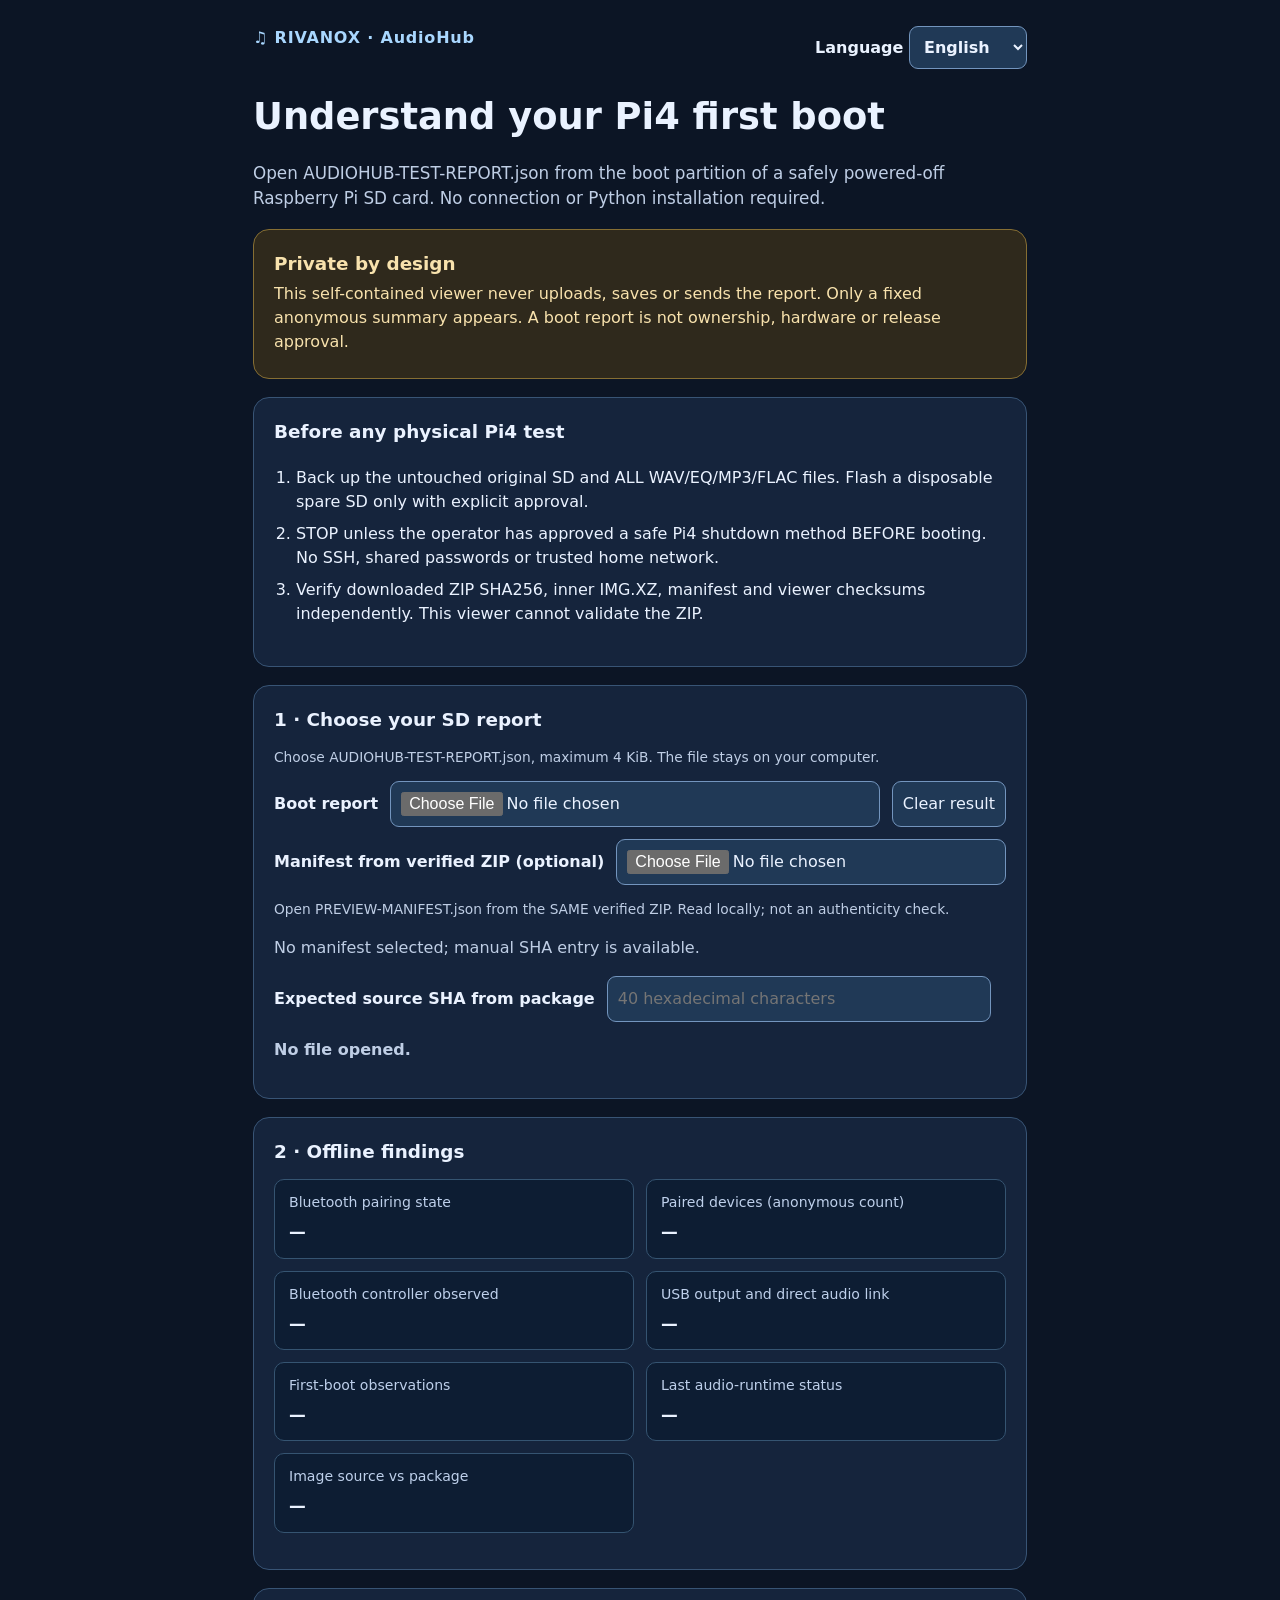
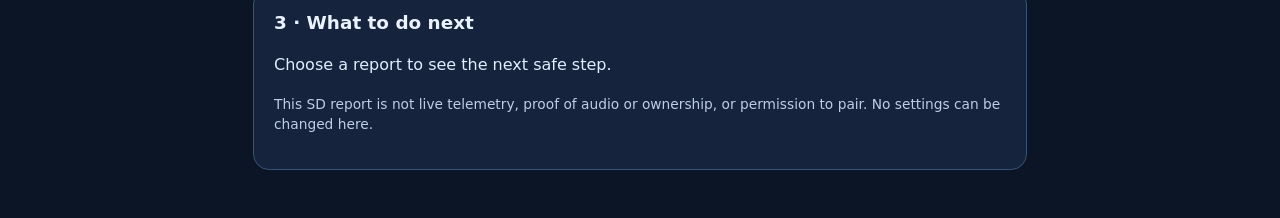
==== commit bb252c08: "feat(pi4): read verified bundle manifest locally and guide safe SD first-use" ====
--- a/web/boot-report-viewer.html
+++ b/web/boot-report-viewer.html
@@ -42,6 +42,14 @@
     <h2 id="privacy-title">Private by design</h2>
     <p id="privacy-text">This viewer is self-contained. It never uploads, saves or sends the selected report; only a fixed anonymous summary appears on screen. A boot report is not ownership, hardware or release approval.</p>
   </section>
+  <section class="card" aria-labelledby="preflight-title">
+    <h2 id="preflight-title">Before any physical Pi4 test</h2>
+    <ol class="steps">
+      <li id="preflight-backup">Back up the untouched original SD and ALL WAV/EQ/MP3/FLAC files. Flash a disposable spare SD only with explicit approval.</li>
+      <li id="preflight-shutdown">STOP unless the operator has approved a safe Pi4 shutdown method BEFORE booting. No SSH, shared passwords or trusted home network.</li>
+      <li id="preflight-verify">Verify the downloaded ZIP SHA256 and inner IMG.XZ/manifest/viewer checksums independently before extraction or flashing. This viewer never verifies the ZIP.</li>
+    </ol>
+  </section>
   <section class="card" aria-labelledby="choose-title">
     <h2 id="choose-title">1 · Choose your SD report</h2>
     <p class="small" id="choose-note">Choose only AUDIOHUB-TEST-REPORT.json. Maximum 4 KiB. The file remains on your computer.</p>
@@ -50,6 +58,12 @@
       <input id="report-file" type="file" accept=".json,application/json" aria-describedby="choose-note feedback">
       <button type="button" id="clear">Clear result</button>
     </div>
+    <div class="fields" style="margin-top:12px">
+      <label for="manifest-file" id="manifest-label">Manifest from verified ZIP (optional)</label>
+      <input id="manifest-file" type="file" accept=".json,application/json" aria-describedby="manifest-note manifest-feedback">
+    </div>
+    <p class="small" id="manifest-note">Open PREVIEW-MANIFEST.json from the SAME already verified ZIP. Read locally only; not an image checksum or proof of authenticity.</p>
+    <p id="manifest-feedback" role="status" aria-live="polite">No manifest selected; manual SHA entry is available.</p>
     <div class="fields" style="margin-top:12px">
       <label for="expected-sha" id="expected-sha-label">Expected source SHA from package</label>
       <input type="text" id="expected-sha" maxlength="40" size="40" autocomplete="off" spellcheck="false" aria-describedby="choose-note" placeholder="40 hexadecimal characters">
@@ -86,7 +100,7 @@
       intro:"Open AUDIOHUB-TEST-REPORT.json from the boot partition of a safely powered-off Raspberry Pi SD card. No connection or Python installation required.",
       privacyTitle:"Private by design",privacy:"This self-contained viewer never uploads, saves or sends the report. Only a fixed anonymous summary appears. A boot report is not ownership, hardware or release approval.",
       choose:"1 · Choose your SD report",chooseNote:"Choose AUDIOHUB-TEST-REPORT.json, maximum 4 KiB. The file stays on your computer.",
-      file:"Boot report",expectedSha:"Expected source SHA from package",identity:"Image source vs package",sourceMissing:"Image identity unavailable",sourceExpected:"Paste package SHA to compare",sourceMatch:"MATCH (not authenticity)",sourceMismatch:"MISMATCH — check SD and package",sourceInvalid:"Enter the complete 40-character SHA",mismatchTip:"STOP: the report does not match this source. Check the SD card before further testing.",clear:"Clear result",empty:"No file opened.",bad:"Unsupported, incomplete or invalid report. Nothing was uploaded.",
+      file:"Boot report",preflightTitle:"Before any physical Pi4 test",preflightBackup:"Back up the untouched original SD and ALL WAV/EQ/MP3/FLAC files. Flash a disposable spare SD only with explicit approval.",preflightShutdown:"STOP unless the operator has approved a safe Pi4 shutdown method BEFORE booting. No SSH, shared passwords or trusted home network.",preflightVerify:"Verify downloaded ZIP SHA256, inner IMG.XZ, manifest and viewer checksums independently. This viewer cannot validate the ZIP.",manifestLabel:"Manifest from verified ZIP (optional)",manifestNote:"Open PREVIEW-MANIFEST.json from the SAME verified ZIP. Read locally; not an authenticity check.",manifestEmpty:"No manifest selected; manual SHA entry is available.",manifestLoading:"Reading manifest locally…",manifestReady:"Manifest source SHA loaded locally; not an authenticity proof.",manifestBad:"Invalid manifest or wrong filename. SHA cleared; nothing uploaded.",manifestManual:"SHA entered manually.",expectedSha:"Expected source SHA from package",identity:"Image source vs package",sourceMissing:"Image identity unavailable",sourceExpected:"Paste package SHA to compare",sourceMatch:"MATCH (not authenticity)",sourceMismatch:"MISMATCH — check SD and package",sourceInvalid:"Enter the complete 40-character SHA",mismatchTip:"STOP: the report does not match this source. Check the SD card before further testing.",clear:"Clear result",empty:"No file opened.",bad:"Unsupported, incomplete or invalid report. Nothing was uploaded.",
       loading:"Reading locally…",ready:"Read-only summary of the last recorded boot observation. No approval granted.",
       results:"2 · Offline findings",pairing:"Bluetooth pairing state",paired:"Paired devices (anonymous count)",
       controller:"Bluetooth controller observed",usb:"USB output and direct audio link",
@@ -118,7 +132,7 @@
       intro:"AUDIOHUB-TEST-REPORT.json von der Bootpartition einer sicher heruntergefahrenen Raspberry-Pi-SD-Karte öffnen. Keine Verbindung oder Python-Installation nötig.",
       privacyTitle:"Privat statt Datenübertragung",privacy:"Dieser eigenständige Betrachter lädt die Datei niemals hoch, speichert oder sendet sie nicht. Er zeigt nur eine feste anonyme Zusammenfassung. Kein Eigentums-, Hardware- oder Release-Nachweis.",
       choose:"1 · SD-Bericht auswählen",chooseNote:"AUDIOHUB-TEST-REPORT.json auswählen, maximal 4 KiB. Die Datei bleibt lokal.",
-      file:"Startbericht",expectedSha:"Erwarteter Quell-SHA aus dem Paket",identity:"Image-Quelle und Paket",sourceMissing:"Image-Kennung fehlt",sourceExpected:"Paket-SHA zum Vergleich einfügen",sourceMatch:"GLEICH (kein Echtheitsbeweis)",sourceMismatch:"ABWEICHUNG – SD und Paket prüfen",sourceInvalid:"Vollständigen 40-stelligen SHA eingeben",mismatchTip:"STOPP: Der Bericht passt nicht zur Quellversion. SD-Karte vor weiteren Tests prüfen.",clear:"Ergebnis löschen",empty:"Noch keine Datei geöffnet.",bad:"Nicht unterstützter, unvollständiger oder ungültiger Bericht. Nichts wurde übertragen.",
+      file:"Startbericht",preflightTitle:"Vor dem physischen Pi4-Test",preflightBackup:"Unveränderte Original-SD und ALLE WAV-/EQ-/MP3-/FLAC-Dateien sichern. Nur freigegebene Ersatz-SD beschreiben.",preflightShutdown:"STOPP ohne VORHER freigegebene sichere Pi4-Abschaltung. Kein SSH, Standardpasswort oder Heimnetz.",preflightVerify:"ZIP-SHA256, IMG.XZ, Manifest und Viewer-Prüfsummen unabhängig prüfen. Dieser Betrachter prüft nicht das ZIP.",manifestLabel:"Manifest aus geprüftem ZIP (optional)",manifestNote:"PREVIEW-MANIFEST.json aus DEMSELBEN geprüften ZIP lokal öffnen. Kein Echtheitsbeweis.",manifestEmpty:"Kein Manifest ausgewählt; SHA-Eingabe von Hand möglich.",manifestLoading:"Manifest wird lokal gelesen…",manifestReady:"Quell-SHA aus Manifest geladen; kein Echtheitsbeweis.",manifestBad:"Ungültiges Manifest oder falscher Dateiname. SHA gelöscht; kein Upload.",manifestManual:"SHA manuell eingegeben.",expectedSha:"Erwarteter Quell-SHA aus dem Paket",identity:"Image-Quelle und Paket",sourceMissing:"Image-Kennung fehlt",sourceExpected:"Paket-SHA zum Vergleich einfügen",sourceMatch:"GLEICH (kein Echtheitsbeweis)",sourceMismatch:"ABWEICHUNG – SD und Paket prüfen",sourceInvalid:"Vollständigen 40-stelligen SHA eingeben",mismatchTip:"STOPP: Der Bericht passt nicht zur Quellversion. SD-Karte vor weiteren Tests prüfen.",clear:"Ergebnis löschen",empty:"Noch keine Datei geöffnet.",bad:"Nicht unterstützter, unvollständiger oder ungültiger Bericht. Nichts wurde übertragen.",
       loading:"Lese nur lokal…",ready:"Anonyme Auswertung des letzten aufgezeichneten Startzustands. Keine Freigabe.",
       results:"2 · Offline-Ergebnis",pairing:"Bluetooth-Kopplungsstatus",paired:"Gekoppelte Geräte (nur Anzahl)",
       controller:"Bluetooth-Controller erkannt",usb:"USB-Ausgang und Audioverbindung",
@@ -150,7 +164,7 @@
       intro:"Abre AUDIOHUB-TEST-REPORT.json de la partición de arranque de una tarjeta SD del Pi apagado correctamente. Sin conexión ni Python.",
       privacyTitle:"Privacidad local",privacy:"Este visor no sube, guarda ni envía el informe. Solo muestra datos anónimos predefinidos. No confirma propiedad, hardware ni lanzamiento.",
       choose:"1 · Seleccionar informe SD",chooseNote:"Selecciona AUDIOHUB-TEST-REPORT.json, máximo 4 KiB. El archivo permanece en tu equipo.",
-      file:"Informe de arranque",expectedSha:"SHA esperado del paquete",identity:"Origen de imagen frente al paquete",sourceMissing:"Identidad de imagen no disponible",sourceExpected:"Pega el SHA del paquete para comparar",sourceMatch:"COINCIDE (no autentica)",sourceMismatch:"NO COINCIDE: revisa SD y paquete",sourceInvalid:"Introduce el SHA completo de 40 caracteres",mismatchTip:"ALTO: el informe no coincide con el código seleccionado. Comprueba la tarjeta SD.",clear:"Borrar resultado",empty:"Ningún archivo abierto.",bad:"Informe no válido, incompleto o incompatible. No se transfirió nada.",
+      file:"Informe de arranque",preflightTitle:"Antes de probar físicamente el Pi4",preflightBackup:"Guarda la SD original intacta y TODOS los WAV/EQ/MP3/FLAC. Solo graba una SD de repuesto con permiso explícito.",preflightShutdown:"ALTO sin un método de apagado seguro aprobado ANTES del arranque. Sin SSH, contraseña común ni red doméstica.",preflightVerify:"Verifica de forma independiente SHA256 del ZIP, IMG.XZ, manifiesto y visor. El visor no valida el ZIP.",manifestLabel:"Manifiesto del ZIP verificado (opcional)",manifestNote:"Abre PREVIEW-MANIFEST.json del MISMO ZIP ya verificado. Lectura local, no autenticación.",manifestEmpty:"Sin manifiesto; puedes introducir el SHA manualmente.",manifestLoading:"Leyendo manifiesto localmente…",manifestReady:"SHA de origen leído localmente; no prueba autenticidad.",manifestBad:"Manifiesto inválido o nombre incorrecto. SHA borrado; no se envió nada.",manifestManual:"SHA introducido manualmente.",expectedSha:"SHA esperado del paquete",identity:"Origen de imagen frente al paquete",sourceMissing:"Identidad de imagen no disponible",sourceExpected:"Pega el SHA del paquete para comparar",sourceMatch:"COINCIDE (no autentica)",sourceMismatch:"NO COINCIDE: revisa SD y paquete",sourceInvalid:"Introduce el SHA completo de 40 caracteres",mismatchTip:"ALTO: el informe no coincide con el código seleccionado. Comprueba la tarjeta SD.",clear:"Borrar resultado",empty:"Ningún archivo abierto.",bad:"Informe no válido, incompleto o incompatible. No se transfirió nada.",
       loading:"Lectura local…",ready:"Resumen de la última observación registrada. Sin aprobación.",
       results:"2 · Resultados sin conexión",pairing:"Estado de emparejamiento Bluetooth",paired:"Dispositivos emparejados (cantidad)",
       controller:"Controlador Bluetooth detectado",usb:"Salida USB y enlace de audio",
@@ -182,7 +196,7 @@
       intro:"Ouvrez AUDIOHUB-TEST-REPORT.json depuis la partition de démarrage d'une carte SD après arrêt correct du Pi. Sans connexion ni Python.",
       privacyTitle:"Lecture privée",privacy:"Cette visionneuse ne transmet, n'enregistre et n'envoie aucun rapport. Seul un résumé anonyme apparaît. Aucune preuve de propriété, de matériel ou de version.",
       choose:"1 · Choisir le rapport SD",chooseNote:"Sélectionnez AUDIOHUB-TEST-REPORT.json, 4 Kio maximum. Le fichier reste sur votre ordinateur.",
-      file:"Rapport de démarrage",expectedSha:"SHA source attendu du paquet",identity:"Source image et paquet",sourceMissing:"Identité image indisponible",sourceExpected:"Collez le SHA du paquet pour comparer",sourceMatch:"IDENTIQUE (pas une authentification)",sourceMismatch:"DIFFÉRENT : vérifier SD et paquet",sourceInvalid:"Saisissez le SHA complet de 40 caractères",mismatchTip:"ARRÊT : le rapport ne correspond pas au code choisi. Vérifiez la carte SD.",clear:"Effacer le résultat",empty:"Aucun fichier ouvert.",bad:"Rapport invalide, incomplet ou non pris en charge. Aucun envoi.",
+      file:"Rapport de démarrage",preflightTitle:"Avant tout essai physique du Pi4",preflightBackup:"Sauvegardez la SD d'origine intacte et TOUS les WAV/EQ/MP3/FLAC. Flashez uniquement une SD de rechange autorisée.",preflightShutdown:"ARRÊT sans méthode sûre d'extinction approuvée AVANT le démarrage. Aucun SSH, mot de passe partagé ou réseau domestique.",preflightVerify:"Vérifiez séparément les SHA256 du ZIP, IMG.XZ, manifeste et visionneuse. Cette page ne vérifie pas le ZIP.",manifestLabel:"Manifeste du ZIP vérifié (facultatif)",manifestNote:"Ouvrez PREVIEW-MANIFEST.json du MÊME ZIP déjà vérifié. Lecture locale, sans preuve d'authenticité.",manifestEmpty:"Aucun manifeste ; SHA manuel possible.",manifestLoading:"Lecture locale du manifeste…",manifestReady:"SHA source chargé localement ; aucune preuve d'authenticité.",manifestBad:"Manifeste invalide ou nom erroné. SHA effacé ; aucun envoi.",manifestManual:"SHA saisi manuellement.",expectedSha:"SHA source attendu du paquet",identity:"Source image et paquet",sourceMissing:"Identité image indisponible",sourceExpected:"Collez le SHA du paquet pour comparer",sourceMatch:"IDENTIQUE (pas une authentification)",sourceMismatch:"DIFFÉRENT : vérifier SD et paquet",sourceInvalid:"Saisissez le SHA complet de 40 caractères",mismatchTip:"ARRÊT : le rapport ne correspond pas au code choisi. Vérifiez la carte SD.",clear:"Effacer le résultat",empty:"Aucun fichier ouvert.",bad:"Rapport invalide, incomplet ou non pris en charge. Aucun envoi.",
       loading:"Lecture locale…",ready:"Résumé de la dernière observation enregistrée. Aucune validation.",
       results:"2 · Résultats hors ligne",pairing:"État de l'appairage Bluetooth",paired:"Appareils appairés (nombre)",
       controller:"Contrôleur Bluetooth détecté",usb:"Sortie USB et liaison audio",
@@ -214,7 +228,7 @@
       intro:"Apri AUDIOHUB-TEST-REPORT.json dalla partizione di avvio della scheda SD dopo aver spento correttamente il Pi. Nessuna rete o Python.",
       privacyTitle:"Privacy locale",privacy:"Questo visualizzatore non carica, salva o invia il rapporto. Mostra solo dati anonimi prestabiliti. Non prova proprietà, hardware o rilascio.",
       choose:"1 · Scegli il rapporto SD",chooseNote:"Seleziona AUDIOHUB-TEST-REPORT.json, massimo 4 KiB. Il file resta sul computer.",
-      file:"Rapporto di avvio",expectedSha:"SHA sorgente atteso dal pacchetto",identity:"Sorgente immagine e pacchetto",sourceMissing:"Identità immagine non disponibile",sourceExpected:"Incolla lo SHA del pacchetto per confrontare",sourceMatch:"COINCIDE (non autentica)",sourceMismatch:"DIVERSO: controlla SD e pacchetto",sourceInvalid:"Inserisci lo SHA completo di 40 caratteri",mismatchTip:"STOP: il rapporto non corrisponde al codice scelto. Controlla la scheda SD.",clear:"Cancella risultato",empty:"Nessun file aperto.",bad:"Rapporto non valido, incompleto o incompatibile. Nessun invio.",
+      file:"Rapporto di avvio",preflightTitle:"Prima della prova fisica del Pi4",preflightBackup:"Salva la SD originale intatta e TUTTI i WAV/EQ/MP3/FLAC. Scrivi solo una SD sostitutiva autorizzata.",preflightShutdown:"STOP senza una procedura di spegnimento sicuro approvata PRIMA dell'avvio. No SSH, password comuni o rete domestica.",preflightVerify:"Controlla separatamente SHA256 di ZIP, IMG.XZ, manifesto e visualizzatore. La pagina non verifica lo ZIP.",manifestLabel:"Manifesto dello ZIP verificato (facoltativo)",manifestNote:"Apri PREVIEW-MANIFEST.json dello STESSO ZIP verificato. Solo locale, non prova autenticità.",manifestEmpty:"Nessun manifesto; puoi inserire lo SHA manualmente.",manifestLoading:"Lettura locale del manifesto…",manifestReady:"SHA sorgente caricato localmente; non prova autenticità.",manifestBad:"Manifesto non valido o nome errato. SHA cancellato; nessun invio.",manifestManual:"SHA inserito manualmente.",expectedSha:"SHA sorgente atteso dal pacchetto",identity:"Sorgente immagine e pacchetto",sourceMissing:"Identità immagine non disponibile",sourceExpected:"Incolla lo SHA del pacchetto per confrontare",sourceMatch:"COINCIDE (non autentica)",sourceMismatch:"DIVERSO: controlla SD e pacchetto",sourceInvalid:"Inserisci lo SHA completo di 40 caratteri",mismatchTip:"STOP: il rapporto non corrisponde al codice scelto. Controlla la scheda SD.",clear:"Cancella risultato",empty:"Nessun file aperto.",bad:"Rapporto non valido, incompleto o incompatibile. Nessun invio.",
       loading:"Lettura locale…",ready:"Riepilogo dell'ultima osservazione registrata. Nessuna approvazione.",
       results:"2 · Risultati offline",pairing:"Stato associazione Bluetooth",paired:"Dispositivi associati (numero)",
       controller:"Controller Bluetooth rilevato",usb:"Uscita USB e collegamento audio",
@@ -246,6 +260,8 @@
   let current = null;
   let status = "empty";
   let serial = 0;
+  let manifestStatus = "manifestEmpty";
+  let manifestSerial = 0;
   const plain = value => value !== null && typeof value === "object" &&
     !Array.isArray(value) && Object.getPrototypeOf(value) === Object.prototype;
   // BEGIN_BOOT_REPORT_PARSE
@@ -340,6 +356,36 @@
     });
   }
   // END_BOOT_REPORT_PARSE
+  // Only the public source SHA escapes a selected, strictly bounded local
+  // manifest. No credentials, device IDs or untrusted strings are retained.
+  // This does NOT verify ZIP integrity, provenance or report authenticity.
+  function summarizeManifest(raw) {
+    if (typeof raw !== "string" || raw.length === 0 || raw.length > 8192) return null;
+    let m;
+    try { m = JSON.parse(raw); } catch (_) { return null; }
+    if (!plain(m) ||
+        m.schema !== "rivanox-audiohub-preview-bundle/2" ||
+        typeof m.source_commit_sha !== "string" ||
+        !/^[a-f0-9]{40}$/.test(m.source_commit_sha) ||
+        typeof m.pi_gen_commit_sha !== "string" ||
+        !/^[a-f0-9]{40}$/.test(m.pi_gen_commit_sha) ||
+        typeof m.image_sha256 !== "string" ||
+        !/^[a-f0-9]{64}$/.test(m.image_sha256) ||
+        typeof m.github_actions_run_id !== "string" ||
+        !/^[1-9][0-9]{0,19}$/.test(m.github_actions_run_id) ||
+        m.hardware_verified !== false ||
+        m.release_approved !== false ||
+        typeof m.scope !== "string" ||
+        !m.scope.toLowerCase().includes("not a release") ||
+        !plain(m.offline_viewer) ||
+        m.offline_viewer.file !== "AUDIOHUB-OFFLINE-REPORT-VIEWER.html" ||
+        !Number.isSafeInteger(m.offline_viewer.bytes) ||
+        m.offline_viewer.bytes < 1 ||
+        m.offline_viewer.bytes > 128 * 1024 ||
+        typeof m.offline_viewer.sha256 !== "string" ||
+        !/^[a-f0-9]{64}$/.test(m.offline_viewer.sha256)) return null;
+    return m.source_commit_sha;
+  }
   function render() {
     const language = byId("language").value;
     const t = texts[language] || texts.en;
@@ -347,7 +393,12 @@
     const nodes = {
       "language-label":t.language,"title":t.title,"intro":t.intro,
       "privacy-title":t.privacyTitle,"privacy-text":t.privacy,
+      "preflight-title":t.preflightTitle,
+      "preflight-backup":t.preflightBackup,
+      "preflight-shutdown":t.preflightShutdown,
+      "preflight-verify":t.preflightVerify,
       "choose-title":t.choose,"choose-note":t.chooseNote,"file-label":t.file,
+      "manifest-label":t.manifestLabel,"manifest-note":t.manifestNote,
       "expected-sha-label":t.expectedSha,
       "clear":t.clear,"results-title":t.results,
       "pairing-label":t.pairing,"paired-label":t.paired,
@@ -358,6 +409,7 @@
     };
     Object.keys(nodes).forEach(id => { byId(id).textContent = nodes[id]; });
     byId("feedback").textContent = t[status];
+    byId("manifest-feedback").textContent = t[manifestStatus];
     const label = id => byId(id);
     if (!current) {
       for (const id of ["pairing-value","paired-value","controller-value","usb-value",
@@ -401,9 +453,47 @@
         ? " " + t.mismatchTip : "");
   }
   function clear() {
-    serial += 1; current = null; status = "empty";
+    serial += 1; manifestSerial += 1;
+    current = null; status = "empty"; manifestStatus = "manifestEmpty";
     byId("report-file").value = "";
+    byId("manifest-file").value = "";
     byId("expected-sha").value = "";
+    render();
+  }
+  function manualSource() {
+    // Cancel a pending local manifest read before using a manually typed SHA.
+    manifestSerial += 1;
+    manifestStatus = "manifestManual";
+    byId("manifest-file").value = "";
+    render();
+  }
+  async function openManifest() {
+    const request = ++manifestSerial;
+    const input = byId("manifest-file");
+    const file = input.files && input.files[0];
+    byId("expected-sha").value = "";
+    manifestStatus = "manifestBad";
+    if (!file || file.name !== "PREVIEW-MANIFEST.json" ||
+        !Number.isInteger(file.size) || file.size <= 0 || file.size > 8192) {
+      input.value = "";
+      render();
+      return;
+    }
+    manifestStatus = "manifestLoading";
+    render();
+    try {
+      const raw = await file.text();
+      if (request !== manifestSerial) return;
+      const sourceSha = summarizeManifest(raw);
+      if (sourceSha !== null) {
+        byId("expected-sha").value = sourceSha;
+        manifestStatus = "manifestReady";
+      } else manifestStatus = "manifestBad";
+    } catch (_) {
+      if (request !== manifestSerial) return;
+      manifestStatus = "manifestBad";
+    }
+    input.value = "";
     render();
   }
   async function openReport() {
@@ -434,7 +524,8 @@
   }
   byId("language").addEventListener("change", render);
   byId("report-file").addEventListener("change", openReport);
-  byId("expected-sha").addEventListener("input", render);
+  byId("manifest-file").addEventListener("change", openManifest);
+  byId("expected-sha").addEventListener("input", manualSource);
   byId("clear").addEventListener("click", clear);
   render();
 })();
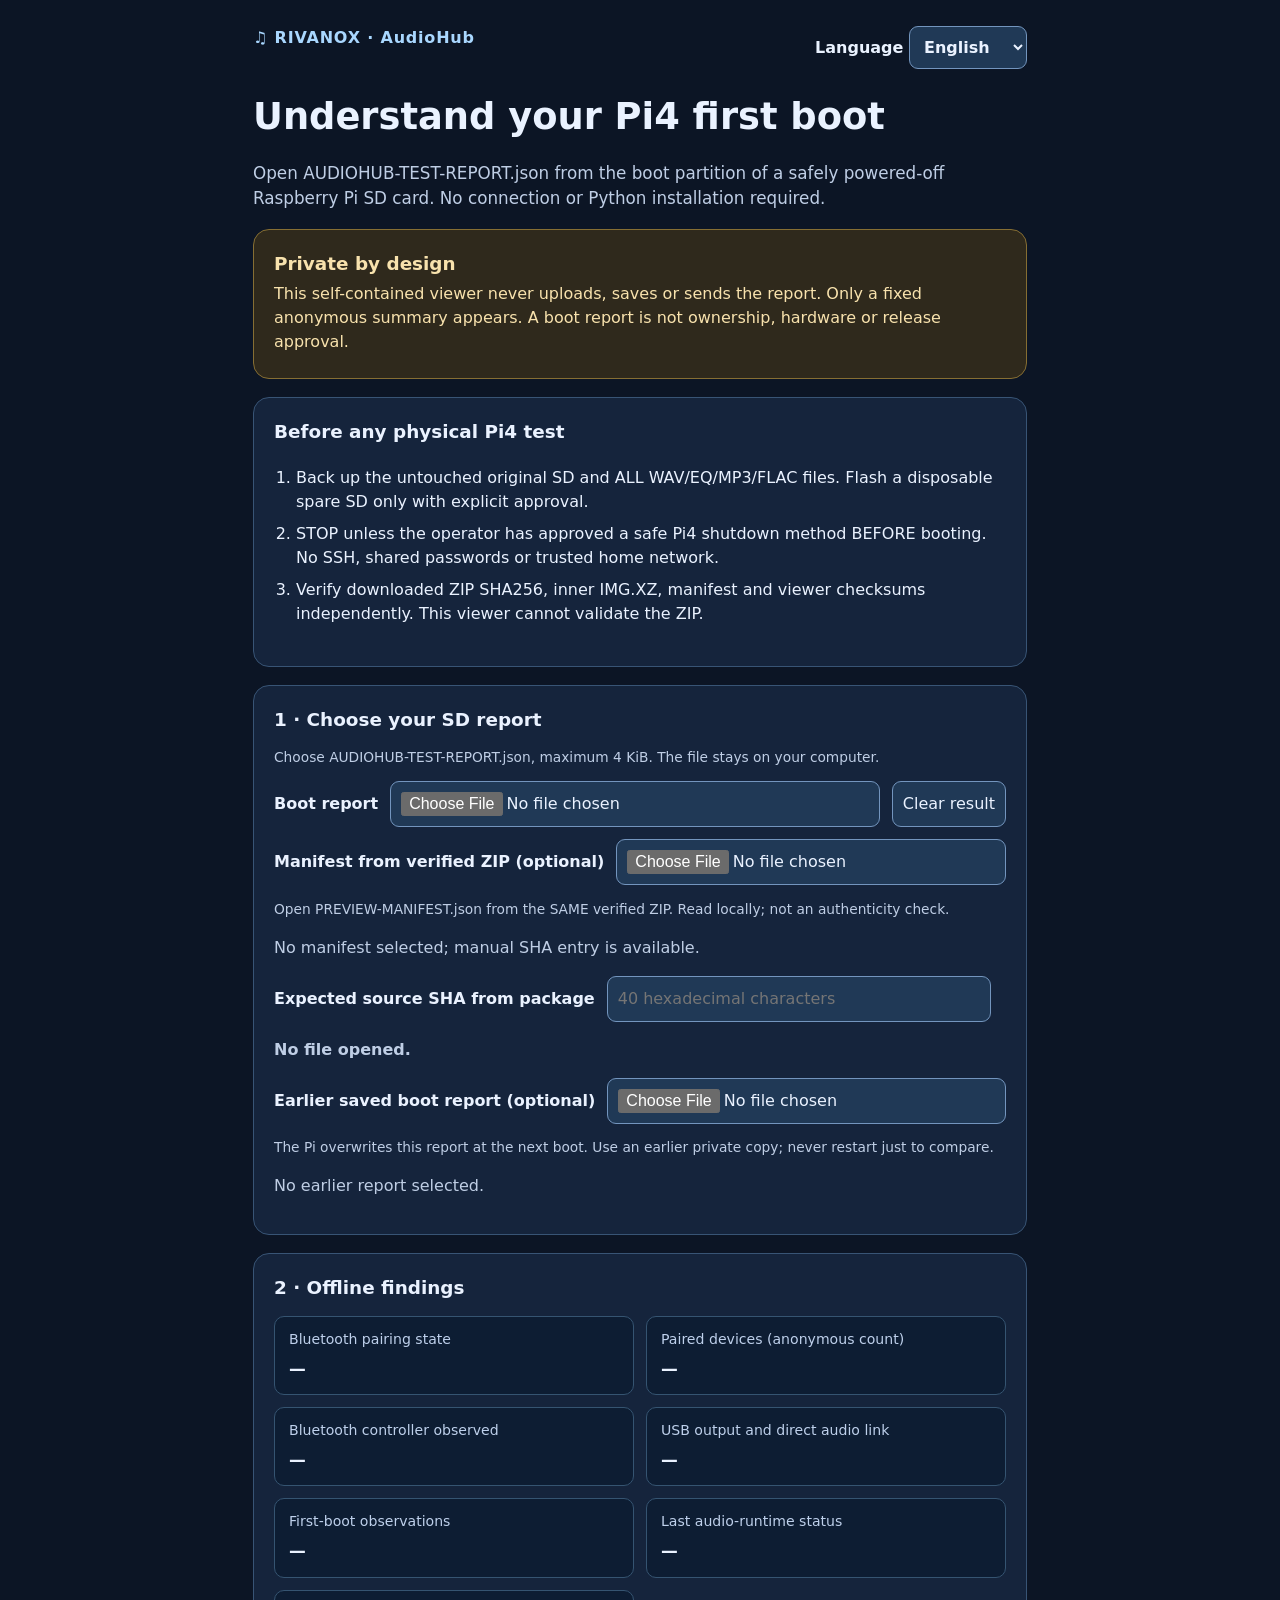
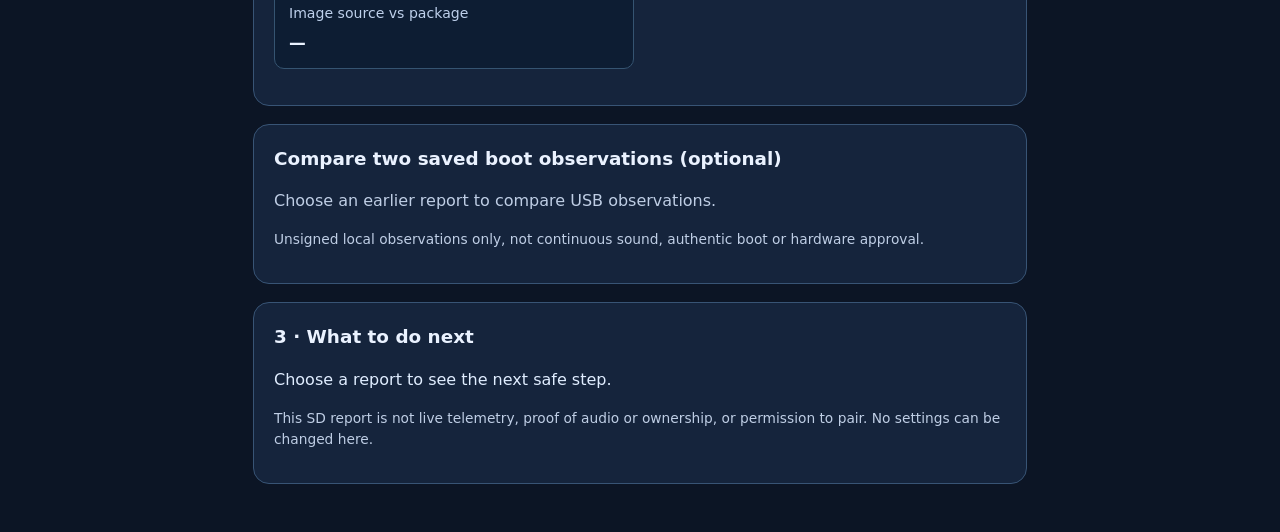
==== commit 96e81bbb: "feat(pi4): compare saved offline USB boot reports across authorized tests" ====
--- a/web/boot-report-viewer.html
+++ b/web/boot-report-viewer.html
@@ -69,6 +69,12 @@
       <input type="text" id="expected-sha" maxlength="40" size="40" autocomplete="off" spellcheck="false" aria-describedby="choose-note" placeholder="40 hexadecimal characters">
     </div>
     <p id="feedback" role="status" aria-live="polite">No file opened.</p>
+    <div class="fields" style="margin-top:12px">
+      <label for="previous-report-file" id="previous-label">Earlier saved boot report (optional)</label>
+      <input id="previous-report-file" type="file" accept=".json,application/json" aria-describedby="previous-note previous-feedback">
+    </div>
+    <p class="small" id="previous-note">The Pi overwrites this report on the next boot. Compare only a privately saved earlier copy; never restart just to create a comparison.</p>
+    <p id="previous-feedback" role="status" aria-live="polite">No earlier report selected.</p>
   </section>
   <section class="card" aria-labelledby="results-title">
     <h2 id="results-title">2 · Offline findings</h2>
@@ -81,6 +87,11 @@
       <div class="metric"><dt id="runtime-label">Last audio-runtime status</dt><dd id="runtime-value">—</dd></div>
       <div class="metric"><dt id="identity-label">Image source vs package</dt><dd id="identity-value">—</dd></div>
     </dl>
+  </section>
+  <section class="card" aria-labelledby="compare-title">
+    <h2 id="compare-title">Compare two saved boot observations (optional)</h2>
+    <p id="compare-result" role="status" aria-live="polite">Choose an earlier report to compare USB observations.</p>
+    <p id="compare-disclaimer" class="small">Only unsigned and anonymous sampled observations on the same public source version can be compared. This does not prove continuous or audible sound.</p>
   </section>
   <section class="card" aria-labelledby="next-title">
     <h2 id="next-title">3 · What to do next</h2>
@@ -100,7 +111,7 @@
       intro:"Open AUDIOHUB-TEST-REPORT.json from the boot partition of a safely powered-off Raspberry Pi SD card. No connection or Python installation required.",
       privacyTitle:"Private by design",privacy:"This self-contained viewer never uploads, saves or sends the report. Only a fixed anonymous summary appears. A boot report is not ownership, hardware or release approval.",
       choose:"1 · Choose your SD report",chooseNote:"Choose AUDIOHUB-TEST-REPORT.json, maximum 4 KiB. The file stays on your computer.",
-      file:"Boot report",preflightTitle:"Before any physical Pi4 test",preflightBackup:"Back up the untouched original SD and ALL WAV/EQ/MP3/FLAC files. Flash a disposable spare SD only with explicit approval.",preflightShutdown:"STOP unless the operator has approved a safe Pi4 shutdown method BEFORE booting. No SSH, shared passwords or trusted home network.",preflightVerify:"Verify downloaded ZIP SHA256, inner IMG.XZ, manifest and viewer checksums independently. This viewer cannot validate the ZIP.",manifestLabel:"Manifest from verified ZIP (optional)",manifestNote:"Open PREVIEW-MANIFEST.json from the SAME verified ZIP. Read locally; not an authenticity check.",manifestEmpty:"No manifest selected; manual SHA entry is available.",manifestLoading:"Reading manifest locally…",manifestReady:"Manifest source SHA loaded locally; not an authenticity proof.",manifestBad:"Invalid manifest or wrong filename. SHA cleared; nothing uploaded.",manifestManual:"SHA entered manually.",expectedSha:"Expected source SHA from package",identity:"Image source vs package",sourceMissing:"Image identity unavailable",sourceExpected:"Paste package SHA to compare",sourceMatch:"MATCH (not authenticity)",sourceMismatch:"MISMATCH — check SD and package",sourceInvalid:"Enter the complete 40-character SHA",mismatchTip:"STOP: the report does not match this source. Check the SD card before further testing.",clear:"Clear result",empty:"No file opened.",bad:"Unsupported, incomplete or invalid report. Nothing was uploaded.",
+      file:"Boot report",previousLabel:"Earlier saved boot report (optional)",previousNote:"The Pi overwrites this report at the next boot. Use an earlier private copy; never restart just to compare.",previousEmpty:"No earlier report selected.",previousLoading:"Reading earlier report locally…",previousReady:"Earlier report loaded locally.",previousBad:"Invalid earlier report; comparison cleared.",compareTitle:"Compare two saved boot observations (optional)",compareEmpty:"Choose an earlier report to compare USB observations.",compareNoCurrent:"Choose a current report before comparing.",compareNoIdentity:"Cannot compare: one or both reports lack a public source identity.",compareDifferentSource:"STOP: DIFFERENT source SHAs; reports cannot be compared as the same image.",compareWrongPackage:"STOP: expected package source SHA is invalid or disagrees with reports.",compareSame:"Reported USB route and samples were unchanged between these files.",compareChanged:"Reported USB route or samples changed between these files.",compareEarlier:"Earlier",compareNow:"Now",compareRoute:"USB route",compareSamples:"USB samples",compareLimit:"Unsigned local observations only, not continuous sound, authentic boot or hardware approval.",preflightTitle:"Before any physical Pi4 test",preflightBackup:"Back up the untouched original SD and ALL WAV/EQ/MP3/FLAC files. Flash a disposable spare SD only with explicit approval.",preflightShutdown:"STOP unless the operator has approved a safe Pi4 shutdown method BEFORE booting. No SSH, shared passwords or trusted home network.",preflightVerify:"Verify downloaded ZIP SHA256, inner IMG.XZ, manifest and viewer checksums independently. This viewer cannot validate the ZIP.",manifestLabel:"Manifest from verified ZIP (optional)",manifestNote:"Open PREVIEW-MANIFEST.json from the SAME verified ZIP. Read locally; not an authenticity check.",manifestEmpty:"No manifest selected; manual SHA entry is available.",manifestLoading:"Reading manifest locally…",manifestReady:"Manifest source SHA loaded locally; not an authenticity proof.",manifestBad:"Invalid manifest or wrong filename. SHA cleared; nothing uploaded.",manifestManual:"SHA entered manually.",expectedSha:"Expected source SHA from package",identity:"Image source vs package",sourceMissing:"Image identity unavailable",sourceExpected:"Paste package SHA to compare",sourceMatch:"MATCH (not authenticity)",sourceMismatch:"MISMATCH — check SD and package",sourceInvalid:"Enter the complete 40-character SHA",mismatchTip:"STOP: the report does not match this source. Check the SD card before further testing.",clear:"Clear result",empty:"No file opened.",bad:"Unsupported, incomplete or invalid report. Nothing was uploaded.",
       loading:"Reading locally…",ready:"Read-only summary of the last recorded boot observation. No approval granted.",
       results:"2 · Offline findings",pairing:"Bluetooth pairing state",paired:"Paired devices (anonymous count)",
       controller:"Bluetooth controller observed",usb:"USB output and direct audio link",
@@ -132,7 +143,7 @@
       intro:"AUDIOHUB-TEST-REPORT.json von der Bootpartition einer sicher heruntergefahrenen Raspberry-Pi-SD-Karte öffnen. Keine Verbindung oder Python-Installation nötig.",
       privacyTitle:"Privat statt Datenübertragung",privacy:"Dieser eigenständige Betrachter lädt die Datei niemals hoch, speichert oder sendet sie nicht. Er zeigt nur eine feste anonyme Zusammenfassung. Kein Eigentums-, Hardware- oder Release-Nachweis.",
       choose:"1 · SD-Bericht auswählen",chooseNote:"AUDIOHUB-TEST-REPORT.json auswählen, maximal 4 KiB. Die Datei bleibt lokal.",
-      file:"Startbericht",preflightTitle:"Vor dem physischen Pi4-Test",preflightBackup:"Unveränderte Original-SD und ALLE WAV-/EQ-/MP3-/FLAC-Dateien sichern. Nur freigegebene Ersatz-SD beschreiben.",preflightShutdown:"STOPP ohne VORHER freigegebene sichere Pi4-Abschaltung. Kein SSH, Standardpasswort oder Heimnetz.",preflightVerify:"ZIP-SHA256, IMG.XZ, Manifest und Viewer-Prüfsummen unabhängig prüfen. Dieser Betrachter prüft nicht das ZIP.",manifestLabel:"Manifest aus geprüftem ZIP (optional)",manifestNote:"PREVIEW-MANIFEST.json aus DEMSELBEN geprüften ZIP lokal öffnen. Kein Echtheitsbeweis.",manifestEmpty:"Kein Manifest ausgewählt; SHA-Eingabe von Hand möglich.",manifestLoading:"Manifest wird lokal gelesen…",manifestReady:"Quell-SHA aus Manifest geladen; kein Echtheitsbeweis.",manifestBad:"Ungültiges Manifest oder falscher Dateiname. SHA gelöscht; kein Upload.",manifestManual:"SHA manuell eingegeben.",expectedSha:"Erwarteter Quell-SHA aus dem Paket",identity:"Image-Quelle und Paket",sourceMissing:"Image-Kennung fehlt",sourceExpected:"Paket-SHA zum Vergleich einfügen",sourceMatch:"GLEICH (kein Echtheitsbeweis)",sourceMismatch:"ABWEICHUNG – SD und Paket prüfen",sourceInvalid:"Vollständigen 40-stelligen SHA eingeben",mismatchTip:"STOPP: Der Bericht passt nicht zur Quellversion. SD-Karte vor weiteren Tests prüfen.",clear:"Ergebnis löschen",empty:"Noch keine Datei geöffnet.",bad:"Nicht unterstützter, unvollständiger oder ungültiger Bericht. Nichts wurde übertragen.",
+      file:"Startbericht",previousLabel:"Früher gesicherter Startbericht (optional)",previousNote:"Der Pi überschreibt den Bericht beim nächsten Start. Nur frühere lokale Kopie verwenden; nicht zum Vergleichen neu starten.",previousEmpty:"Kein früherer Bericht ausgewählt.",previousLoading:"Früherer Bericht wird lokal gelesen…",previousReady:"Früherer Bericht lokal geladen.",previousBad:"Ungültiger früherer Bericht; Vergleich gelöscht.",compareTitle:"Zwei gesicherte Startberichte vergleichen (optional)",compareEmpty:"Früheren Bericht auswählen, um USB zu vergleichen.",compareNoCurrent:"Zum Vergleich aktuellen Bericht auswählen.",compareNoIdentity:"Kein Vergleich: Bei einem Bericht fehlt die Quellkennung.",compareDifferentSource:"STOPP: UNTERSCHIEDLICHE Quellversionen; Berichte nicht als gleiches Image vergleichen.",compareWrongPackage:"STOPP: Erwarteter Paket-SHA ungültig oder abweichend.",compareSame:"Gemeldete USB-Verbindung und Stichproben in beiden Dateien unverändert.",compareChanged:"Gemeldete USB-Verbindung oder Stichproben zwischen Dateien geändert.",compareEarlier:"Vorher",compareNow:"Jetzt",compareRoute:"USB-Verbindung",compareSamples:"USB-Stichproben",compareLimit:"Nur unsignierte lokale Beobachtungen, kein Ton-, Echtheits- oder Hardwarebeweis.",preflightTitle:"Vor dem physischen Pi4-Test",preflightBackup:"Unveränderte Original-SD und ALLE WAV-/EQ-/MP3-/FLAC-Dateien sichern. Nur freigegebene Ersatz-SD beschreiben.",preflightShutdown:"STOPP ohne VORHER freigegebene sichere Pi4-Abschaltung. Kein SSH, Standardpasswort oder Heimnetz.",preflightVerify:"ZIP-SHA256, IMG.XZ, Manifest und Viewer-Prüfsummen unabhängig prüfen. Dieser Betrachter prüft nicht das ZIP.",manifestLabel:"Manifest aus geprüftem ZIP (optional)",manifestNote:"PREVIEW-MANIFEST.json aus DEMSELBEN geprüften ZIP lokal öffnen. Kein Echtheitsbeweis.",manifestEmpty:"Kein Manifest ausgewählt; SHA-Eingabe von Hand möglich.",manifestLoading:"Manifest wird lokal gelesen…",manifestReady:"Quell-SHA aus Manifest geladen; kein Echtheitsbeweis.",manifestBad:"Ungültiges Manifest oder falscher Dateiname. SHA gelöscht; kein Upload.",manifestManual:"SHA manuell eingegeben.",expectedSha:"Erwarteter Quell-SHA aus dem Paket",identity:"Image-Quelle und Paket",sourceMissing:"Image-Kennung fehlt",sourceExpected:"Paket-SHA zum Vergleich einfügen",sourceMatch:"GLEICH (kein Echtheitsbeweis)",sourceMismatch:"ABWEICHUNG – SD und Paket prüfen",sourceInvalid:"Vollständigen 40-stelligen SHA eingeben",mismatchTip:"STOPP: Der Bericht passt nicht zur Quellversion. SD-Karte vor weiteren Tests prüfen.",clear:"Ergebnis löschen",empty:"Noch keine Datei geöffnet.",bad:"Nicht unterstützter, unvollständiger oder ungültiger Bericht. Nichts wurde übertragen.",
       loading:"Lese nur lokal…",ready:"Anonyme Auswertung des letzten aufgezeichneten Startzustands. Keine Freigabe.",
       results:"2 · Offline-Ergebnis",pairing:"Bluetooth-Kopplungsstatus",paired:"Gekoppelte Geräte (nur Anzahl)",
       controller:"Bluetooth-Controller erkannt",usb:"USB-Ausgang und Audioverbindung",
@@ -164,7 +175,7 @@
       intro:"Abre AUDIOHUB-TEST-REPORT.json de la partición de arranque de una tarjeta SD del Pi apagado correctamente. Sin conexión ni Python.",
       privacyTitle:"Privacidad local",privacy:"Este visor no sube, guarda ni envía el informe. Solo muestra datos anónimos predefinidos. No confirma propiedad, hardware ni lanzamiento.",
       choose:"1 · Seleccionar informe SD",chooseNote:"Selecciona AUDIOHUB-TEST-REPORT.json, máximo 4 KiB. El archivo permanece en tu equipo.",
-      file:"Informe de arranque",preflightTitle:"Antes de probar físicamente el Pi4",preflightBackup:"Guarda la SD original intacta y TODOS los WAV/EQ/MP3/FLAC. Solo graba una SD de repuesto con permiso explícito.",preflightShutdown:"ALTO sin un método de apagado seguro aprobado ANTES del arranque. Sin SSH, contraseña común ni red doméstica.",preflightVerify:"Verifica de forma independiente SHA256 del ZIP, IMG.XZ, manifiesto y visor. El visor no valida el ZIP.",manifestLabel:"Manifiesto del ZIP verificado (opcional)",manifestNote:"Abre PREVIEW-MANIFEST.json del MISMO ZIP ya verificado. Lectura local, no autenticación.",manifestEmpty:"Sin manifiesto; puedes introducir el SHA manualmente.",manifestLoading:"Leyendo manifiesto localmente…",manifestReady:"SHA de origen leído localmente; no prueba autenticidad.",manifestBad:"Manifiesto inválido o nombre incorrecto. SHA borrado; no se envió nada.",manifestManual:"SHA introducido manualmente.",expectedSha:"SHA esperado del paquete",identity:"Origen de imagen frente al paquete",sourceMissing:"Identidad de imagen no disponible",sourceExpected:"Pega el SHA del paquete para comparar",sourceMatch:"COINCIDE (no autentica)",sourceMismatch:"NO COINCIDE: revisa SD y paquete",sourceInvalid:"Introduce el SHA completo de 40 caracteres",mismatchTip:"ALTO: el informe no coincide con el código seleccionado. Comprueba la tarjeta SD.",clear:"Borrar resultado",empty:"Ningún archivo abierto.",bad:"Informe no válido, incompleto o incompatible. No se transfirió nada.",
+      file:"Informe de arranque",previousLabel:"Informe anterior guardado (opcional)",previousNote:"El Pi sobrescribe el informe al reiniciar. Usa una copia privada anterior; no reinicies solo para comparar.",previousEmpty:"Ningún informe anterior.",previousLoading:"Lectura local del informe anterior…",previousReady:"Informe anterior leído localmente.",previousBad:"Informe anterior no válido; comparación borrada.",compareTitle:"Comparar dos informes guardados (opcional)",compareEmpty:"Elige un informe anterior para comparar USB.",compareNoCurrent:"Elige un informe actual para comparar.",compareNoIdentity:"No se puede comparar: falta la identidad de origen en un informe.",compareDifferentSource:"ALTO: SHA de origen DIFERENTE; no son la misma imagen.",compareWrongPackage:"ALTO: SHA de paquete inválido o diferente.",compareSame:"Ruta y muestras USB sin cambios entre archivos.",compareChanged:"Ruta USB o muestras cambiadas entre archivos.",compareEarlier:"Antes",compareNow:"Ahora",compareRoute:"Ruta USB",compareSamples:"Muestras USB",compareLimit:"Solo datos locales sin firmar, no prueba de sonido o aprobación.",preflightTitle:"Antes de probar físicamente el Pi4",preflightBackup:"Guarda la SD original intacta y TODOS los WAV/EQ/MP3/FLAC. Solo graba una SD de repuesto con permiso explícito.",preflightShutdown:"ALTO sin un método de apagado seguro aprobado ANTES del arranque. Sin SSH, contraseña común ni red doméstica.",preflightVerify:"Verifica de forma independiente SHA256 del ZIP, IMG.XZ, manifiesto y visor. El visor no valida el ZIP.",manifestLabel:"Manifiesto del ZIP verificado (opcional)",manifestNote:"Abre PREVIEW-MANIFEST.json del MISMO ZIP ya verificado. Lectura local, no autenticación.",manifestEmpty:"Sin manifiesto; puedes introducir el SHA manualmente.",manifestLoading:"Leyendo manifiesto localmente…",manifestReady:"SHA de origen leído localmente; no prueba autenticidad.",manifestBad:"Manifiesto inválido o nombre incorrecto. SHA borrado; no se envió nada.",manifestManual:"SHA introducido manualmente.",expectedSha:"SHA esperado del paquete",identity:"Origen de imagen frente al paquete",sourceMissing:"Identidad de imagen no disponible",sourceExpected:"Pega el SHA del paquete para comparar",sourceMatch:"COINCIDE (no autentica)",sourceMismatch:"NO COINCIDE: revisa SD y paquete",sourceInvalid:"Introduce el SHA completo de 40 caracteres",mismatchTip:"ALTO: el informe no coincide con el código seleccionado. Comprueba la tarjeta SD.",clear:"Borrar resultado",empty:"Ningún archivo abierto.",bad:"Informe no válido, incompleto o incompatible. No se transfirió nada.",
       loading:"Lectura local…",ready:"Resumen de la última observación registrada. Sin aprobación.",
       results:"2 · Resultados sin conexión",pairing:"Estado de emparejamiento Bluetooth",paired:"Dispositivos emparejados (cantidad)",
       controller:"Controlador Bluetooth detectado",usb:"Salida USB y enlace de audio",
@@ -196,7 +207,7 @@
       intro:"Ouvrez AUDIOHUB-TEST-REPORT.json depuis la partition de démarrage d'une carte SD après arrêt correct du Pi. Sans connexion ni Python.",
       privacyTitle:"Lecture privée",privacy:"Cette visionneuse ne transmet, n'enregistre et n'envoie aucun rapport. Seul un résumé anonyme apparaît. Aucune preuve de propriété, de matériel ou de version.",
       choose:"1 · Choisir le rapport SD",chooseNote:"Sélectionnez AUDIOHUB-TEST-REPORT.json, 4 Kio maximum. Le fichier reste sur votre ordinateur.",
-      file:"Rapport de démarrage",preflightTitle:"Avant tout essai physique du Pi4",preflightBackup:"Sauvegardez la SD d'origine intacte et TOUS les WAV/EQ/MP3/FLAC. Flashez uniquement une SD de rechange autorisée.",preflightShutdown:"ARRÊT sans méthode sûre d'extinction approuvée AVANT le démarrage. Aucun SSH, mot de passe partagé ou réseau domestique.",preflightVerify:"Vérifiez séparément les SHA256 du ZIP, IMG.XZ, manifeste et visionneuse. Cette page ne vérifie pas le ZIP.",manifestLabel:"Manifeste du ZIP vérifié (facultatif)",manifestNote:"Ouvrez PREVIEW-MANIFEST.json du MÊME ZIP déjà vérifié. Lecture locale, sans preuve d'authenticité.",manifestEmpty:"Aucun manifeste ; SHA manuel possible.",manifestLoading:"Lecture locale du manifeste…",manifestReady:"SHA source chargé localement ; aucune preuve d'authenticité.",manifestBad:"Manifeste invalide ou nom erroné. SHA effacé ; aucun envoi.",manifestManual:"SHA saisi manuellement.",expectedSha:"SHA source attendu du paquet",identity:"Source image et paquet",sourceMissing:"Identité image indisponible",sourceExpected:"Collez le SHA du paquet pour comparer",sourceMatch:"IDENTIQUE (pas une authentification)",sourceMismatch:"DIFFÉRENT : vérifier SD et paquet",sourceInvalid:"Saisissez le SHA complet de 40 caractères",mismatchTip:"ARRÊT : le rapport ne correspond pas au code choisi. Vérifiez la carte SD.",clear:"Effacer le résultat",empty:"Aucun fichier ouvert.",bad:"Rapport invalide, incomplet ou non pris en charge. Aucun envoi.",
+      file:"Rapport de démarrage",previousLabel:"Rapport précédent sauvegardé (facultatif)",previousNote:"Le Pi écrase son rapport au redémarrage. Utilisez une copie privée ; ne redémarrez pas juste pour comparer.",previousEmpty:"Aucun rapport précédent.",previousLoading:"Lecture locale de l'ancien rapport…",previousReady:"Ancien rapport chargé localement.",previousBad:"Ancien rapport invalide ; comparaison effacée.",compareTitle:"Comparer deux rapports enregistrés (facultatif)",compareEmpty:"Choisissez un ancien rapport pour comparer USB.",compareNoCurrent:"Choisissez un rapport actuel à comparer.",compareNoIdentity:"Comparaison impossible : identité source manquante.",compareDifferentSource:"ARRÊT : SHA source DIFFÉRENTS ; images non comparables.",compareWrongPackage:"ARRÊT : SHA du paquet invalide ou différent.",compareSame:"Routage USB et mesures inchangés entre ces fichiers.",compareChanged:"Routage USB ou mesures changés entre ces fichiers.",compareEarlier:"Avant",compareNow:"Maintenant",compareRoute:"Routage USB",compareSamples:"Mesures USB",compareLimit:"Observations locales non signées, pas de preuve de son ni d'approbation.",preflightTitle:"Avant tout essai physique du Pi4",preflightBackup:"Sauvegardez la SD d'origine intacte et TOUS les WAV/EQ/MP3/FLAC. Flashez uniquement une SD de rechange autorisée.",preflightShutdown:"ARRÊT sans méthode sûre d'extinction approuvée AVANT le démarrage. Aucun SSH, mot de passe partagé ou réseau domestique.",preflightVerify:"Vérifiez séparément les SHA256 du ZIP, IMG.XZ, manifeste et visionneuse. Cette page ne vérifie pas le ZIP.",manifestLabel:"Manifeste du ZIP vérifié (facultatif)",manifestNote:"Ouvrez PREVIEW-MANIFEST.json du MÊME ZIP déjà vérifié. Lecture locale, sans preuve d'authenticité.",manifestEmpty:"Aucun manifeste ; SHA manuel possible.",manifestLoading:"Lecture locale du manifeste…",manifestReady:"SHA source chargé localement ; aucune preuve d'authenticité.",manifestBad:"Manifeste invalide ou nom erroné. SHA effacé ; aucun envoi.",manifestManual:"SHA saisi manuellement.",expectedSha:"SHA source attendu du paquet",identity:"Source image et paquet",sourceMissing:"Identité image indisponible",sourceExpected:"Collez le SHA du paquet pour comparer",sourceMatch:"IDENTIQUE (pas une authentification)",sourceMismatch:"DIFFÉRENT : vérifier SD et paquet",sourceInvalid:"Saisissez le SHA complet de 40 caractères",mismatchTip:"ARRÊT : le rapport ne correspond pas au code choisi. Vérifiez la carte SD.",clear:"Effacer le résultat",empty:"Aucun fichier ouvert.",bad:"Rapport invalide, incomplet ou non pris en charge. Aucun envoi.",
       loading:"Lecture locale…",ready:"Résumé de la dernière observation enregistrée. Aucune validation.",
       results:"2 · Résultats hors ligne",pairing:"État de l'appairage Bluetooth",paired:"Appareils appairés (nombre)",
       controller:"Contrôleur Bluetooth détecté",usb:"Sortie USB et liaison audio",
@@ -228,7 +239,7 @@
       intro:"Apri AUDIOHUB-TEST-REPORT.json dalla partizione di avvio della scheda SD dopo aver spento correttamente il Pi. Nessuna rete o Python.",
       privacyTitle:"Privacy locale",privacy:"Questo visualizzatore non carica, salva o invia il rapporto. Mostra solo dati anonimi prestabiliti. Non prova proprietà, hardware o rilascio.",
       choose:"1 · Scegli il rapporto SD",chooseNote:"Seleziona AUDIOHUB-TEST-REPORT.json, massimo 4 KiB. Il file resta sul computer.",
-      file:"Rapporto di avvio",preflightTitle:"Prima della prova fisica del Pi4",preflightBackup:"Salva la SD originale intatta e TUTTI i WAV/EQ/MP3/FLAC. Scrivi solo una SD sostitutiva autorizzata.",preflightShutdown:"STOP senza una procedura di spegnimento sicuro approvata PRIMA dell'avvio. No SSH, password comuni o rete domestica.",preflightVerify:"Controlla separatamente SHA256 di ZIP, IMG.XZ, manifesto e visualizzatore. La pagina non verifica lo ZIP.",manifestLabel:"Manifesto dello ZIP verificato (facoltativo)",manifestNote:"Apri PREVIEW-MANIFEST.json dello STESSO ZIP verificato. Solo locale, non prova autenticità.",manifestEmpty:"Nessun manifesto; puoi inserire lo SHA manualmente.",manifestLoading:"Lettura locale del manifesto…",manifestReady:"SHA sorgente caricato localmente; non prova autenticità.",manifestBad:"Manifesto non valido o nome errato. SHA cancellato; nessun invio.",manifestManual:"SHA inserito manualmente.",expectedSha:"SHA sorgente atteso dal pacchetto",identity:"Sorgente immagine e pacchetto",sourceMissing:"Identità immagine non disponibile",sourceExpected:"Incolla lo SHA del pacchetto per confrontare",sourceMatch:"COINCIDE (non autentica)",sourceMismatch:"DIVERSO: controlla SD e pacchetto",sourceInvalid:"Inserisci lo SHA completo di 40 caratteri",mismatchTip:"STOP: il rapporto non corrisponde al codice scelto. Controlla la scheda SD.",clear:"Cancella risultato",empty:"Nessun file aperto.",bad:"Rapporto non valido, incompleto o incompatibile. Nessun invio.",
+      file:"Rapporto di avvio",previousLabel:"Rapporto precedente salvato (facoltativo)",previousNote:"Il Pi sovrascrive il rapporto al riavvio. Usa una copia privata precedente; non riavviare solo per confrontare.",previousEmpty:"Nessun rapporto precedente.",previousLoading:"Lettura locale del rapporto precedente…",previousReady:"Rapporto precedente caricato localmente.",previousBad:"Rapporto precedente non valido; confronto cancellato.",compareTitle:"Confronta due rapporti salvati (facoltativo)",compareEmpty:"Seleziona un rapporto precedente per confrontare USB.",compareNoCurrent:"Seleziona il rapporto attuale per confrontare.",compareNoIdentity:"Impossibile confrontare: manca l'identità sorgente.",compareDifferentSource:"STOP: SHA sorgente DIVERSI; immagini non confrontabili.",compareWrongPackage:"STOP: SHA atteso del pacchetto non valido o diverso.",compareSame:"Percorso e campioni USB invariati tra i file.",compareChanged:"Percorso USB o campioni cambiati tra i file.",compareEarlier:"Prima",compareNow:"Adesso",compareRoute:"Percorso USB",compareSamples:"Campioni USB",compareLimit:"Solo osservazioni locali non firmate, non prova audio o approvazione.",preflightTitle:"Prima della prova fisica del Pi4",preflightBackup:"Salva la SD originale intatta e TUTTI i WAV/EQ/MP3/FLAC. Scrivi solo una SD sostitutiva autorizzata.",preflightShutdown:"STOP senza una procedura di spegnimento sicuro approvata PRIMA dell'avvio. No SSH, password comuni o rete domestica.",preflightVerify:"Controlla separatamente SHA256 di ZIP, IMG.XZ, manifesto e visualizzatore. La pagina non verifica lo ZIP.",manifestLabel:"Manifesto dello ZIP verificato (facoltativo)",manifestNote:"Apri PREVIEW-MANIFEST.json dello STESSO ZIP verificato. Solo locale, non prova autenticità.",manifestEmpty:"Nessun manifesto; puoi inserire lo SHA manualmente.",manifestLoading:"Lettura locale del manifesto…",manifestReady:"SHA sorgente caricato localmente; non prova autenticità.",manifestBad:"Manifesto non valido o nome errato. SHA cancellato; nessun invio.",manifestManual:"SHA inserito manualmente.",expectedSha:"SHA sorgente atteso dal pacchetto",identity:"Sorgente immagine e pacchetto",sourceMissing:"Identità immagine non disponibile",sourceExpected:"Incolla lo SHA del pacchetto per confrontare",sourceMatch:"COINCIDE (non autentica)",sourceMismatch:"DIVERSO: controlla SD e pacchetto",sourceInvalid:"Inserisci lo SHA completo di 40 caratteri",mismatchTip:"STOP: il rapporto non corrisponde al codice scelto. Controlla la scheda SD.",clear:"Cancella risultato",empty:"Nessun file aperto.",bad:"Rapporto non valido, incompleto o incompatibile. Nessun invio.",
       loading:"Lettura locale…",ready:"Riepilogo dell'ultima osservazione registrata. Nessuna approvazione.",
       results:"2 · Risultati offline",pairing:"Stato associazione Bluetooth",paired:"Dispositivi associati (numero)",
       controller:"Controller Bluetooth rilevato",usb:"Uscita USB e collegamento audio",
@@ -262,6 +273,9 @@
   let serial = 0;
   let manifestStatus = "manifestEmpty";
   let manifestSerial = 0;
+  let previous = null; // Strictly sanitized fixed fields, never raw JSON.
+  let previousStatus = "previousEmpty";
+  let previousSerial = 0;
   const plain = value => value !== null && typeof value === "object" &&
     !Array.isArray(value) && Object.getPrototypeOf(value) === Object.prototype;
   // BEGIN_BOOT_REPORT_PARSE
@@ -399,6 +413,8 @@
       "preflight-verify":t.preflightVerify,
       "choose-title":t.choose,"choose-note":t.chooseNote,"file-label":t.file,
       "manifest-label":t.manifestLabel,"manifest-note":t.manifestNote,
+      "previous-label":t.previousLabel,"previous-note":t.previousNote,
+      "compare-title":t.compareTitle,"compare-disclaimer":t.compareLimit,
       "expected-sha-label":t.expectedSha,
       "clear":t.clear,"results-title":t.results,
       "pairing-label":t.pairing,"paired-label":t.paired,
@@ -410,15 +426,44 @@
     Object.keys(nodes).forEach(id => { byId(id).textContent = nodes[id]; });
     byId("feedback").textContent = t[status];
     byId("manifest-feedback").textContent = t[manifestStatus];
+    byId("previous-feedback").textContent = t[previousStatus];
     const label = id => byId(id);
+    const expectedSha = byId("expected-sha").value.trim().toLowerCase();
+    const validExpected = /^[0-9a-f]{40}$/.test(expectedSha);
+    const routeText = route => t[{
+      linked:"usbLinked",broken:"usbBroken",
+      unknown:"usbUnknown",absent:"usbAbsent"
+    }[route]];
+    const trendText = trend => t[{
+      one:"trendOne",always:"trendAlways",never:"trendNever",
+      appeared:"trendAppeared",lost:"trendLost",intermittent:"trendIntermittent"
+    }[trend]];
+    if (!previous) label("compare-result").textContent = t.compareEmpty;
+    else if (!current) label("compare-result").textContent = t.compareNoCurrent;
+    else if (!previous.imageSha || !current.imageSha)
+      label("compare-result").textContent = t.compareNoIdentity;
+    else if (previous.imageSha !== current.imageSha)
+      label("compare-result").textContent = t.compareDifferentSource;
+    else if (expectedSha && (!validExpected || current.imageSha !== expectedSha))
+      label("compare-result").textContent = t.compareWrongPackage;
+    else {
+      const changed = previous.usbRoute !== current.usbRoute ||
+        previous.usbTrend !== current.usbTrend;
+      label("compare-result").textContent =
+        (changed ? t.compareChanged : t.compareSame) + " " +
+        t.compareRoute + ": " + t.compareEarlier + " " +
+        routeText(previous.usbRoute) + " → " +
+        t.compareNow + " " + routeText(current.usbRoute) + ". " +
+        t.compareSamples + ": " + t.compareEarlier + " " +
+        trendText(previous.usbTrend) + " → " +
+        t.compareNow + " " + trendText(current.usbTrend) + ".";
+    }
     if (!current) {
       for (const id of ["pairing-value","paired-value","controller-value","usb-value",
                          "snapshots-value","runtime-value","identity-value"]) label(id).textContent = "—";
       label("advice").textContent = t.chooseFirst;
       return;
     }
-    const expectedSha = byId("expected-sha").value.trim().toLowerCase();
-    const validExpected = /^[0-9a-f]{40}$/.test(expectedSha);
     const comparison = expectedSha === "" ? t.sourceExpected :
       !validExpected ? t.sourceInvalid :
       expectedSha === current.imageSha ? t.sourceMatch : t.sourceMismatch;
@@ -453,9 +498,12 @@
         ? " " + t.mismatchTip : "");
   }
   function clear() {
-    serial += 1; manifestSerial += 1;
-    current = null; status = "empty"; manifestStatus = "manifestEmpty";
+    serial += 1; manifestSerial += 1; previousSerial += 1;
+    current = null; previous = null;
+    status = "empty"; manifestStatus = "manifestEmpty";
+    previousStatus = "previousEmpty";
     byId("report-file").value = "";
+    byId("previous-report-file").value = "";
     byId("manifest-file").value = "";
     byId("expected-sha").value = "";
     render();
@@ -496,6 +544,31 @@
     input.value = "";
     render();
   }
+  async function openPreviousReport() {
+    const request = ++previousSerial;
+    const input = byId("previous-report-file");
+    const file = input.files && input.files[0];
+    previous = null;
+    previousStatus = "previousBad";
+    if (!file || !Number.isInteger(file.size) || file.size <= 0 || file.size > 4096) {
+      input.value = "";
+      render();
+      return;
+    }
+    previousStatus = "previousLoading";
+    render();
+    try {
+      const raw = await file.text();
+      if (request !== previousSerial) return;
+      previous = summarizeReport(raw);
+      previousStatus = previous ? "previousReady" : "previousBad";
+    } catch (_) {
+      if (request !== previousSerial) return;
+      previousStatus = "previousBad";
+    }
+    input.value = "";
+    render();
+  }
   async function openReport() {
     const request = ++serial;
     const input = byId("report-file");
@@ -524,6 +597,7 @@
   }
   byId("language").addEventListener("change", render);
   byId("report-file").addEventListener("change", openReport);
+  byId("previous-report-file").addEventListener("change", openPreviousReport);
   byId("manifest-file").addEventListener("change", openManifest);
   byId("expected-sha").addEventListener("input", manualSource);
   byId("clear").addEventListener("click", clear);
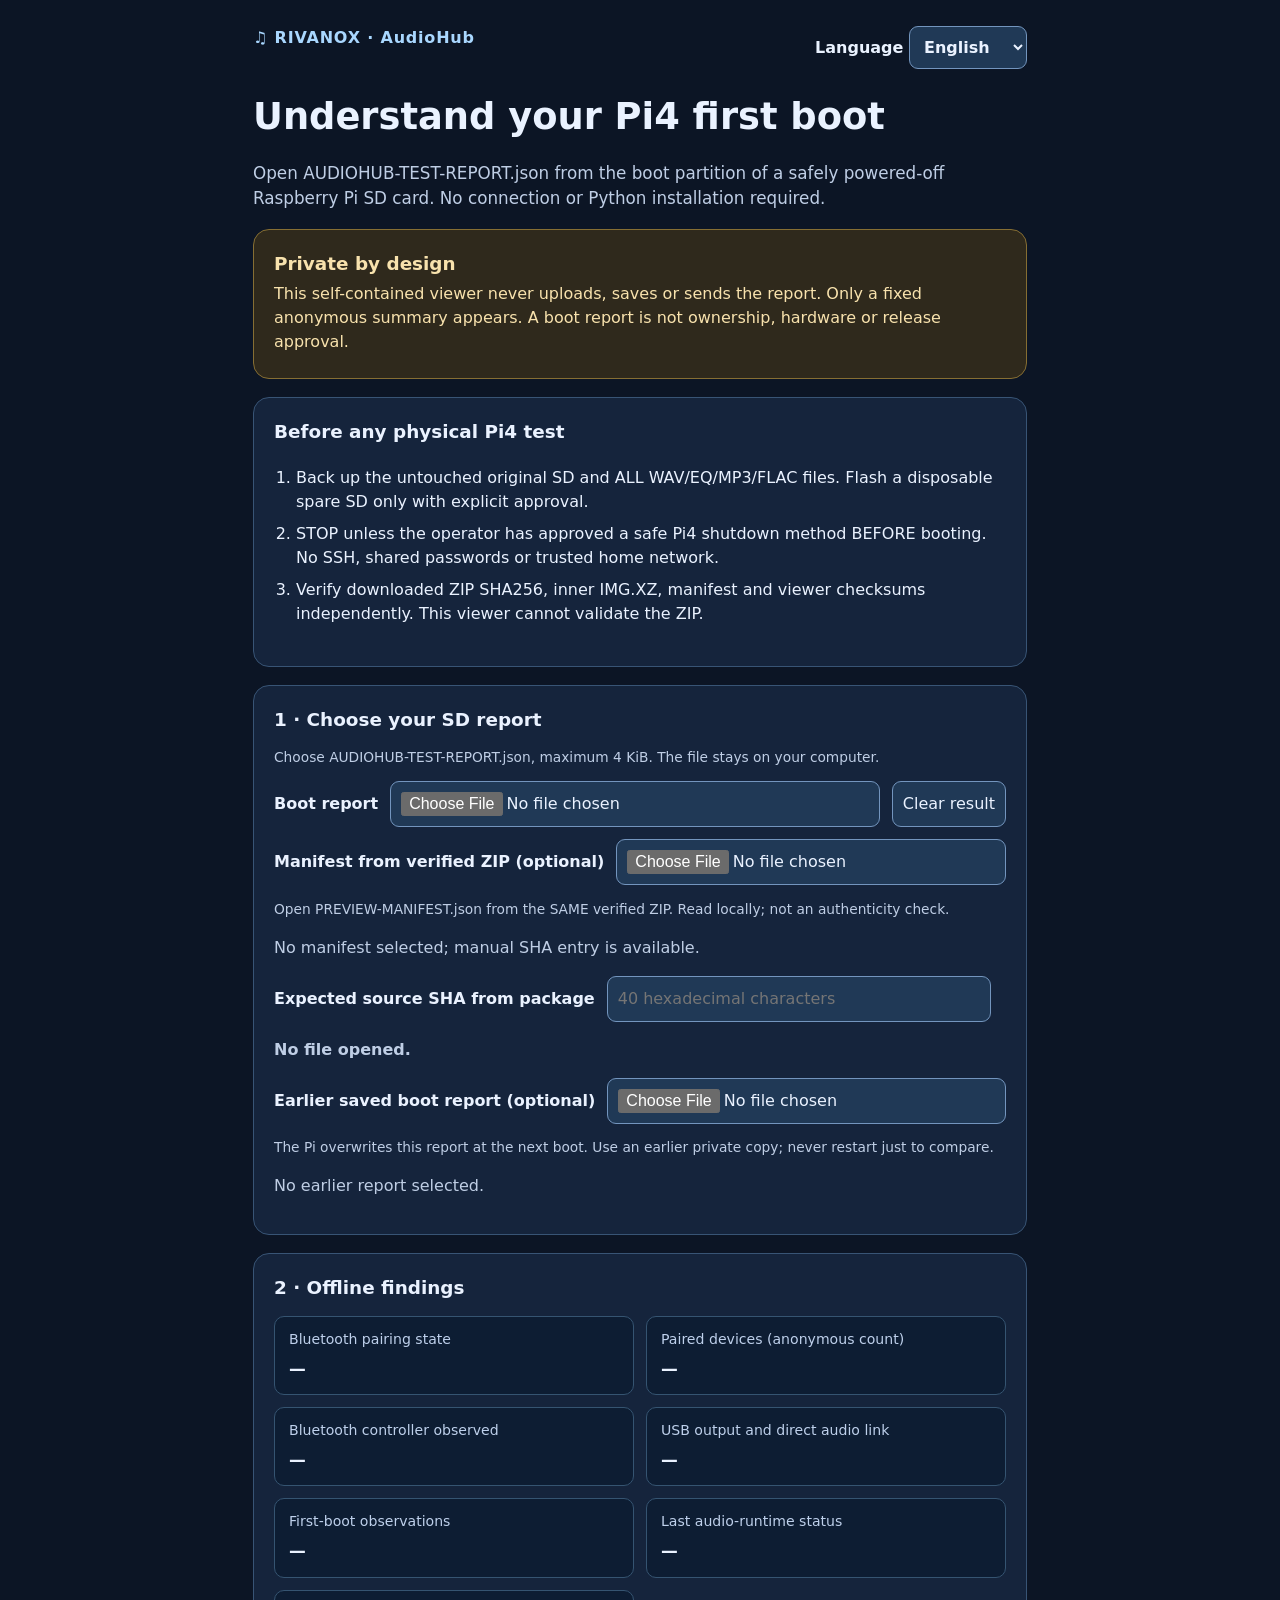
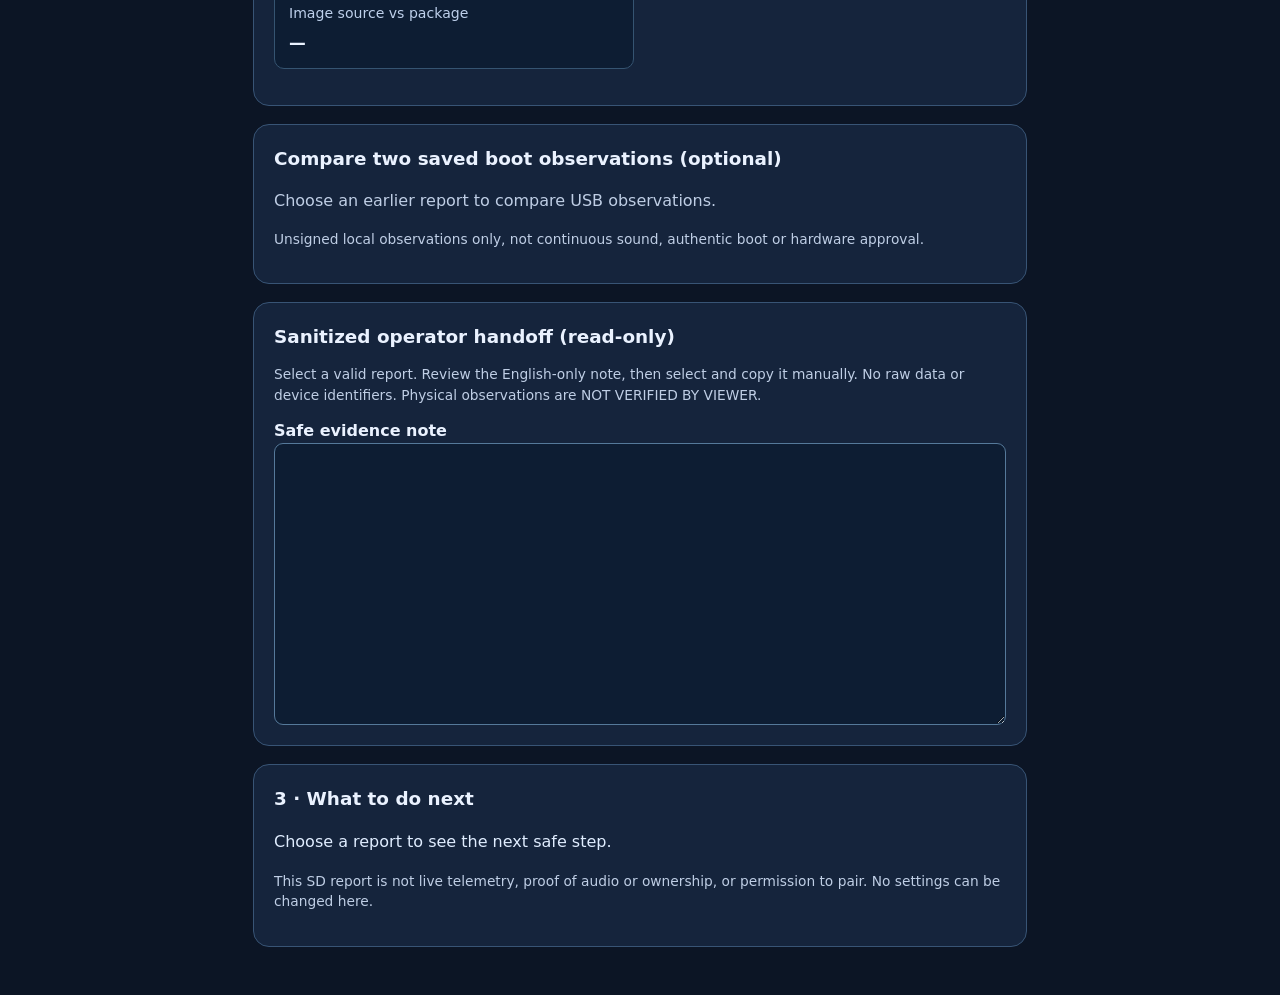
==== commit e14eb1aa: "feat(pi4): add privacy-safe offline operator evidence handoff" ====
--- a/web/boot-report-viewer.html
+++ b/web/boot-report-viewer.html
@@ -23,6 +23,8 @@
     dt{color:#bed0eb;font-size:.88rem}dd{font-weight:750;font-size:1.05rem;margin:7px 0 0;overflow-wrap:anywhere}
     .steps{padding-left:22px}.steps li{padding:4px 0}.small{font-size:.86rem}
     #feedback{min-height:1.5em;font-weight:600}#advice{line-height:1.6;color:#e0edff}
+     #handoff-text{display:block;width:100%;min-height:230px;resize:vertical;font:0.85rem/1.45 ui-monospace,Consolas,monospace;color:#eaf2ff;background:#0d1d33;border:1px solid #55799a;border-radius:9px;padding:12px;overflow-wrap:anywhere}
+     #handoff-text:focus-visible{outline:3px solid #dba5ff;outline-offset:3px}
     @media(max-width:540px){.results{grid-template-columns:1fr}.card{padding:16px}.fields{align-items:stretch;flex-direction:column}.fields>*{width:100%}}
   </style>
 </head>
@@ -93,6 +95,12 @@
     <p id="compare-result" role="status" aria-live="polite">Choose an earlier report to compare USB observations.</p>
     <p id="compare-disclaimer" class="small">Only unsigned and anonymous sampled observations on the same public source version can be compared. This does not prove continuous or audible sound.</p>
   </section>
+  <section class="card" aria-labelledby="handoff-title">
+    <h2 id="handoff-title">Sanitized operator handoff (read-only)</h2>
+    <p id="handoff-note" class="small">Select a valid report. Review the English-only note, then select and copy its text manually. No raw reports, device names, passwords or audio filenames are included. All physical observations remain NOT VERIFIED BY VIEWER.</p>
+    <label for="handoff-text" id="handoff-label">Safe evidence note</label>
+    <textarea id="handoff-text" readonly rows="13" spellcheck="false" aria-describedby="handoff-note"></textarea>
+  </section>
   <section class="card" aria-labelledby="next-title">
     <h2 id="next-title">3 · What to do next</h2>
     <p id="advice" role="status" aria-live="polite">Choose a report to see the next safe step.</p>
@@ -111,7 +119,7 @@
       intro:"Open AUDIOHUB-TEST-REPORT.json from the boot partition of a safely powered-off Raspberry Pi SD card. No connection or Python installation required.",
       privacyTitle:"Private by design",privacy:"This self-contained viewer never uploads, saves or sends the report. Only a fixed anonymous summary appears. A boot report is not ownership, hardware or release approval.",
       choose:"1 · Choose your SD report",chooseNote:"Choose AUDIOHUB-TEST-REPORT.json, maximum 4 KiB. The file stays on your computer.",
-      file:"Boot report",previousLabel:"Earlier saved boot report (optional)",previousNote:"The Pi overwrites this report at the next boot. Use an earlier private copy; never restart just to compare.",previousEmpty:"No earlier report selected.",previousLoading:"Reading earlier report locally…",previousReady:"Earlier report loaded locally.",previousBad:"Invalid earlier report; comparison cleared.",compareTitle:"Compare two saved boot observations (optional)",compareEmpty:"Choose an earlier report to compare USB observations.",compareNoCurrent:"Choose a current report before comparing.",compareNoIdentity:"Cannot compare: one or both reports lack a public source identity.",compareDifferentSource:"STOP: DIFFERENT source SHAs; reports cannot be compared as the same image.",compareWrongPackage:"STOP: expected package source SHA is invalid or disagrees with reports.",compareSame:"Reported USB route and samples were unchanged between these files.",compareChanged:"Reported USB route or samples changed between these files.",compareEarlier:"Earlier",compareNow:"Now",compareRoute:"USB route",compareSamples:"USB samples",compareLimit:"Unsigned local observations only, not continuous sound, authentic boot or hardware approval.",preflightTitle:"Before any physical Pi4 test",preflightBackup:"Back up the untouched original SD and ALL WAV/EQ/MP3/FLAC files. Flash a disposable spare SD only with explicit approval.",preflightShutdown:"STOP unless the operator has approved a safe Pi4 shutdown method BEFORE booting. No SSH, shared passwords or trusted home network.",preflightVerify:"Verify downloaded ZIP SHA256, inner IMG.XZ, manifest and viewer checksums independently. This viewer cannot validate the ZIP.",manifestLabel:"Manifest from verified ZIP (optional)",manifestNote:"Open PREVIEW-MANIFEST.json from the SAME verified ZIP. Read locally; not an authenticity check.",manifestEmpty:"No manifest selected; manual SHA entry is available.",manifestLoading:"Reading manifest locally…",manifestReady:"Manifest source SHA loaded locally; not an authenticity proof.",manifestBad:"Invalid manifest or wrong filename. SHA cleared; nothing uploaded.",manifestManual:"SHA entered manually.",expectedSha:"Expected source SHA from package",identity:"Image source vs package",sourceMissing:"Image identity unavailable",sourceExpected:"Paste package SHA to compare",sourceMatch:"MATCH (not authenticity)",sourceMismatch:"MISMATCH — check SD and package",sourceInvalid:"Enter the complete 40-character SHA",mismatchTip:"STOP: the report does not match this source. Check the SD card before further testing.",clear:"Clear result",empty:"No file opened.",bad:"Unsupported, incomplete or invalid report. Nothing was uploaded.",
+      file:"Boot report",handoffTitle:"Sanitized operator handoff (read-only)",handoffNote:"Select a valid report. Review the English-only note, then select and copy it manually. No raw data or device identifiers. Physical observations are NOT VERIFIED BY VIEWER.",handoffLabel:"Safe evidence note",previousLabel:"Earlier saved boot report (optional)",previousNote:"The Pi overwrites this report at the next boot. Use an earlier private copy; never restart just to compare.",previousEmpty:"No earlier report selected.",previousLoading:"Reading earlier report locally…",previousReady:"Earlier report loaded locally.",previousBad:"Invalid earlier report; comparison cleared.",compareTitle:"Compare two saved boot observations (optional)",compareEmpty:"Choose an earlier report to compare USB observations.",compareNoCurrent:"Choose a current report before comparing.",compareNoIdentity:"Cannot compare: one or both reports lack a public source identity.",compareDifferentSource:"STOP: DIFFERENT source SHAs; reports cannot be compared as the same image.",compareWrongPackage:"STOP: expected package source SHA is invalid or disagrees with reports.",compareSame:"Reported USB route and samples were unchanged between these files.",compareChanged:"Reported USB route or samples changed between these files.",compareEarlier:"Earlier",compareNow:"Now",compareRoute:"USB route",compareSamples:"USB samples",compareLimit:"Unsigned local observations only, not continuous sound, authentic boot or hardware approval.",preflightTitle:"Before any physical Pi4 test",preflightBackup:"Back up the untouched original SD and ALL WAV/EQ/MP3/FLAC files. Flash a disposable spare SD only with explicit approval.",preflightShutdown:"STOP unless the operator has approved a safe Pi4 shutdown method BEFORE booting. No SSH, shared passwords or trusted home network.",preflightVerify:"Verify downloaded ZIP SHA256, inner IMG.XZ, manifest and viewer checksums independently. This viewer cannot validate the ZIP.",manifestLabel:"Manifest from verified ZIP (optional)",manifestNote:"Open PREVIEW-MANIFEST.json from the SAME verified ZIP. Read locally; not an authenticity check.",manifestEmpty:"No manifest selected; manual SHA entry is available.",manifestLoading:"Reading manifest locally…",manifestReady:"Manifest source SHA loaded locally; not an authenticity proof.",manifestBad:"Invalid manifest or wrong filename. SHA cleared; nothing uploaded.",manifestManual:"SHA entered manually.",expectedSha:"Expected source SHA from package",identity:"Image source vs package",sourceMissing:"Image identity unavailable",sourceExpected:"Paste package SHA to compare",sourceMatch:"MATCH (not authenticity)",sourceMismatch:"MISMATCH — check SD and package",sourceInvalid:"Enter the complete 40-character SHA",mismatchTip:"STOP: the report does not match this source. Check the SD card before further testing.",clear:"Clear result",empty:"No file opened.",bad:"Unsupported, incomplete or invalid report. Nothing was uploaded.",
       loading:"Reading locally…",ready:"Read-only summary of the last recorded boot observation. No approval granted.",
       results:"2 · Offline findings",pairing:"Bluetooth pairing state",paired:"Paired devices (anonymous count)",
       controller:"Bluetooth controller observed",usb:"USB output and direct audio link",
@@ -143,7 +151,7 @@
       intro:"AUDIOHUB-TEST-REPORT.json von der Bootpartition einer sicher heruntergefahrenen Raspberry-Pi-SD-Karte öffnen. Keine Verbindung oder Python-Installation nötig.",
       privacyTitle:"Privat statt Datenübertragung",privacy:"Dieser eigenständige Betrachter lädt die Datei niemals hoch, speichert oder sendet sie nicht. Er zeigt nur eine feste anonyme Zusammenfassung. Kein Eigentums-, Hardware- oder Release-Nachweis.",
       choose:"1 · SD-Bericht auswählen",chooseNote:"AUDIOHUB-TEST-REPORT.json auswählen, maximal 4 KiB. Die Datei bleibt lokal.",
-      file:"Startbericht",previousLabel:"Früher gesicherter Startbericht (optional)",previousNote:"Der Pi überschreibt den Bericht beim nächsten Start. Nur frühere lokale Kopie verwenden; nicht zum Vergleichen neu starten.",previousEmpty:"Kein früherer Bericht ausgewählt.",previousLoading:"Früherer Bericht wird lokal gelesen…",previousReady:"Früherer Bericht lokal geladen.",previousBad:"Ungültiger früherer Bericht; Vergleich gelöscht.",compareTitle:"Zwei gesicherte Startberichte vergleichen (optional)",compareEmpty:"Früheren Bericht auswählen, um USB zu vergleichen.",compareNoCurrent:"Zum Vergleich aktuellen Bericht auswählen.",compareNoIdentity:"Kein Vergleich: Bei einem Bericht fehlt die Quellkennung.",compareDifferentSource:"STOPP: UNTERSCHIEDLICHE Quellversionen; Berichte nicht als gleiches Image vergleichen.",compareWrongPackage:"STOPP: Erwarteter Paket-SHA ungültig oder abweichend.",compareSame:"Gemeldete USB-Verbindung und Stichproben in beiden Dateien unverändert.",compareChanged:"Gemeldete USB-Verbindung oder Stichproben zwischen Dateien geändert.",compareEarlier:"Vorher",compareNow:"Jetzt",compareRoute:"USB-Verbindung",compareSamples:"USB-Stichproben",compareLimit:"Nur unsignierte lokale Beobachtungen, kein Ton-, Echtheits- oder Hardwarebeweis.",preflightTitle:"Vor dem physischen Pi4-Test",preflightBackup:"Unveränderte Original-SD und ALLE WAV-/EQ-/MP3-/FLAC-Dateien sichern. Nur freigegebene Ersatz-SD beschreiben.",preflightShutdown:"STOPP ohne VORHER freigegebene sichere Pi4-Abschaltung. Kein SSH, Standardpasswort oder Heimnetz.",preflightVerify:"ZIP-SHA256, IMG.XZ, Manifest und Viewer-Prüfsummen unabhängig prüfen. Dieser Betrachter prüft nicht das ZIP.",manifestLabel:"Manifest aus geprüftem ZIP (optional)",manifestNote:"PREVIEW-MANIFEST.json aus DEMSELBEN geprüften ZIP lokal öffnen. Kein Echtheitsbeweis.",manifestEmpty:"Kein Manifest ausgewählt; SHA-Eingabe von Hand möglich.",manifestLoading:"Manifest wird lokal gelesen…",manifestReady:"Quell-SHA aus Manifest geladen; kein Echtheitsbeweis.",manifestBad:"Ungültiges Manifest oder falscher Dateiname. SHA gelöscht; kein Upload.",manifestManual:"SHA manuell eingegeben.",expectedSha:"Erwarteter Quell-SHA aus dem Paket",identity:"Image-Quelle und Paket",sourceMissing:"Image-Kennung fehlt",sourceExpected:"Paket-SHA zum Vergleich einfügen",sourceMatch:"GLEICH (kein Echtheitsbeweis)",sourceMismatch:"ABWEICHUNG – SD und Paket prüfen",sourceInvalid:"Vollständigen 40-stelligen SHA eingeben",mismatchTip:"STOPP: Der Bericht passt nicht zur Quellversion. SD-Karte vor weiteren Tests prüfen.",clear:"Ergebnis löschen",empty:"Noch keine Datei geöffnet.",bad:"Nicht unterstützter, unvollständiger oder ungültiger Bericht. Nichts wurde übertragen.",
+      file:"Startbericht",handoffTitle:"Bereinigte Betreiberübergabe (nur lesbar)",handoffNote:"Gültigen Bericht öffnen. Englischen Nachweistext prüfen und manuell markieren/kopieren. Keine Rohdaten oder Gerätekennungen. Physische Beobachtungen sind NICHT DURCH DEN VIEWER BESTÄTIGT.",handoffLabel:"Bereinigter Nachweistext",previousLabel:"Früher gesicherter Startbericht (optional)",previousNote:"Der Pi überschreibt den Bericht beim nächsten Start. Nur frühere lokale Kopie verwenden; nicht zum Vergleichen neu starten.",previousEmpty:"Kein früherer Bericht ausgewählt.",previousLoading:"Früherer Bericht wird lokal gelesen…",previousReady:"Früherer Bericht lokal geladen.",previousBad:"Ungültiger früherer Bericht; Vergleich gelöscht.",compareTitle:"Zwei gesicherte Startberichte vergleichen (optional)",compareEmpty:"Früheren Bericht auswählen, um USB zu vergleichen.",compareNoCurrent:"Zum Vergleich aktuellen Bericht auswählen.",compareNoIdentity:"Kein Vergleich: Bei einem Bericht fehlt die Quellkennung.",compareDifferentSource:"STOPP: UNTERSCHIEDLICHE Quellversionen; Berichte nicht als gleiches Image vergleichen.",compareWrongPackage:"STOPP: Erwarteter Paket-SHA ungültig oder abweichend.",compareSame:"Gemeldete USB-Verbindung und Stichproben in beiden Dateien unverändert.",compareChanged:"Gemeldete USB-Verbindung oder Stichproben zwischen Dateien geändert.",compareEarlier:"Vorher",compareNow:"Jetzt",compareRoute:"USB-Verbindung",compareSamples:"USB-Stichproben",compareLimit:"Nur unsignierte lokale Beobachtungen, kein Ton-, Echtheits- oder Hardwarebeweis.",preflightTitle:"Vor dem physischen Pi4-Test",preflightBackup:"Unveränderte Original-SD und ALLE WAV-/EQ-/MP3-/FLAC-Dateien sichern. Nur freigegebene Ersatz-SD beschreiben.",preflightShutdown:"STOPP ohne VORHER freigegebene sichere Pi4-Abschaltung. Kein SSH, Standardpasswort oder Heimnetz.",preflightVerify:"ZIP-SHA256, IMG.XZ, Manifest und Viewer-Prüfsummen unabhängig prüfen. Dieser Betrachter prüft nicht das ZIP.",manifestLabel:"Manifest aus geprüftem ZIP (optional)",manifestNote:"PREVIEW-MANIFEST.json aus DEMSELBEN geprüften ZIP lokal öffnen. Kein Echtheitsbeweis.",manifestEmpty:"Kein Manifest ausgewählt; SHA-Eingabe von Hand möglich.",manifestLoading:"Manifest wird lokal gelesen…",manifestReady:"Quell-SHA aus Manifest geladen; kein Echtheitsbeweis.",manifestBad:"Ungültiges Manifest oder falscher Dateiname. SHA gelöscht; kein Upload.",manifestManual:"SHA manuell eingegeben.",expectedSha:"Erwarteter Quell-SHA aus dem Paket",identity:"Image-Quelle und Paket",sourceMissing:"Image-Kennung fehlt",sourceExpected:"Paket-SHA zum Vergleich einfügen",sourceMatch:"GLEICH (kein Echtheitsbeweis)",sourceMismatch:"ABWEICHUNG – SD und Paket prüfen",sourceInvalid:"Vollständigen 40-stelligen SHA eingeben",mismatchTip:"STOPP: Der Bericht passt nicht zur Quellversion. SD-Karte vor weiteren Tests prüfen.",clear:"Ergebnis löschen",empty:"Noch keine Datei geöffnet.",bad:"Nicht unterstützter, unvollständiger oder ungültiger Bericht. Nichts wurde übertragen.",
       loading:"Lese nur lokal…",ready:"Anonyme Auswertung des letzten aufgezeichneten Startzustands. Keine Freigabe.",
       results:"2 · Offline-Ergebnis",pairing:"Bluetooth-Kopplungsstatus",paired:"Gekoppelte Geräte (nur Anzahl)",
       controller:"Bluetooth-Controller erkannt",usb:"USB-Ausgang und Audioverbindung",
@@ -175,7 +183,7 @@
       intro:"Abre AUDIOHUB-TEST-REPORT.json de la partición de arranque de una tarjeta SD del Pi apagado correctamente. Sin conexión ni Python.",
       privacyTitle:"Privacidad local",privacy:"Este visor no sube, guarda ni envía el informe. Solo muestra datos anónimos predefinidos. No confirma propiedad, hardware ni lanzamiento.",
       choose:"1 · Seleccionar informe SD",chooseNote:"Selecciona AUDIOHUB-TEST-REPORT.json, máximo 4 KiB. El archivo permanece en tu equipo.",
-      file:"Informe de arranque",previousLabel:"Informe anterior guardado (opcional)",previousNote:"El Pi sobrescribe el informe al reiniciar. Usa una copia privada anterior; no reinicies solo para comparar.",previousEmpty:"Ningún informe anterior.",previousLoading:"Lectura local del informe anterior…",previousReady:"Informe anterior leído localmente.",previousBad:"Informe anterior no válido; comparación borrada.",compareTitle:"Comparar dos informes guardados (opcional)",compareEmpty:"Elige un informe anterior para comparar USB.",compareNoCurrent:"Elige un informe actual para comparar.",compareNoIdentity:"No se puede comparar: falta la identidad de origen en un informe.",compareDifferentSource:"ALTO: SHA de origen DIFERENTE; no son la misma imagen.",compareWrongPackage:"ALTO: SHA de paquete inválido o diferente.",compareSame:"Ruta y muestras USB sin cambios entre archivos.",compareChanged:"Ruta USB o muestras cambiadas entre archivos.",compareEarlier:"Antes",compareNow:"Ahora",compareRoute:"Ruta USB",compareSamples:"Muestras USB",compareLimit:"Solo datos locales sin firmar, no prueba de sonido o aprobación.",preflightTitle:"Antes de probar físicamente el Pi4",preflightBackup:"Guarda la SD original intacta y TODOS los WAV/EQ/MP3/FLAC. Solo graba una SD de repuesto con permiso explícito.",preflightShutdown:"ALTO sin un método de apagado seguro aprobado ANTES del arranque. Sin SSH, contraseña común ni red doméstica.",preflightVerify:"Verifica de forma independiente SHA256 del ZIP, IMG.XZ, manifiesto y visor. El visor no valida el ZIP.",manifestLabel:"Manifiesto del ZIP verificado (opcional)",manifestNote:"Abre PREVIEW-MANIFEST.json del MISMO ZIP ya verificado. Lectura local, no autenticación.",manifestEmpty:"Sin manifiesto; puedes introducir el SHA manualmente.",manifestLoading:"Leyendo manifiesto localmente…",manifestReady:"SHA de origen leído localmente; no prueba autenticidad.",manifestBad:"Manifiesto inválido o nombre incorrecto. SHA borrado; no se envió nada.",manifestManual:"SHA introducido manualmente.",expectedSha:"SHA esperado del paquete",identity:"Origen de imagen frente al paquete",sourceMissing:"Identidad de imagen no disponible",sourceExpected:"Pega el SHA del paquete para comparar",sourceMatch:"COINCIDE (no autentica)",sourceMismatch:"NO COINCIDE: revisa SD y paquete",sourceInvalid:"Introduce el SHA completo de 40 caracteres",mismatchTip:"ALTO: el informe no coincide con el código seleccionado. Comprueba la tarjeta SD.",clear:"Borrar resultado",empty:"Ningún archivo abierto.",bad:"Informe no válido, incompleto o incompatible. No se transfirió nada.",
+      file:"Informe de arranque",handoffTitle:"Entrega anónima al operador (solo lectura)",handoffNote:"Abre un informe válido. Revisa la nota en inglés y cópiala manualmente. Sin datos brutos ni identificadores; las pruebas físicas NO ESTÁN VERIFICADAS.",handoffLabel:"Nota de evidencia anónima",previousLabel:"Informe anterior guardado (opcional)",previousNote:"El Pi sobrescribe el informe al reiniciar. Usa una copia privada anterior; no reinicies solo para comparar.",previousEmpty:"Ningún informe anterior.",previousLoading:"Lectura local del informe anterior…",previousReady:"Informe anterior leído localmente.",previousBad:"Informe anterior no válido; comparación borrada.",compareTitle:"Comparar dos informes guardados (opcional)",compareEmpty:"Elige un informe anterior para comparar USB.",compareNoCurrent:"Elige un informe actual para comparar.",compareNoIdentity:"No se puede comparar: falta la identidad de origen en un informe.",compareDifferentSource:"ALTO: SHA de origen DIFERENTE; no son la misma imagen.",compareWrongPackage:"ALTO: SHA de paquete inválido o diferente.",compareSame:"Ruta y muestras USB sin cambios entre archivos.",compareChanged:"Ruta USB o muestras cambiadas entre archivos.",compareEarlier:"Antes",compareNow:"Ahora",compareRoute:"Ruta USB",compareSamples:"Muestras USB",compareLimit:"Solo datos locales sin firmar, no prueba de sonido o aprobación.",preflightTitle:"Antes de probar físicamente el Pi4",preflightBackup:"Guarda la SD original intacta y TODOS los WAV/EQ/MP3/FLAC. Solo graba una SD de repuesto con permiso explícito.",preflightShutdown:"ALTO sin un método de apagado seguro aprobado ANTES del arranque. Sin SSH, contraseña común ni red doméstica.",preflightVerify:"Verifica de forma independiente SHA256 del ZIP, IMG.XZ, manifiesto y visor. El visor no valida el ZIP.",manifestLabel:"Manifiesto del ZIP verificado (opcional)",manifestNote:"Abre PREVIEW-MANIFEST.json del MISMO ZIP ya verificado. Lectura local, no autenticación.",manifestEmpty:"Sin manifiesto; puedes introducir el SHA manualmente.",manifestLoading:"Leyendo manifiesto localmente…",manifestReady:"SHA de origen leído localmente; no prueba autenticidad.",manifestBad:"Manifiesto inválido o nombre incorrecto. SHA borrado; no se envió nada.",manifestManual:"SHA introducido manualmente.",expectedSha:"SHA esperado del paquete",identity:"Origen de imagen frente al paquete",sourceMissing:"Identidad de imagen no disponible",sourceExpected:"Pega el SHA del paquete para comparar",sourceMatch:"COINCIDE (no autentica)",sourceMismatch:"NO COINCIDE: revisa SD y paquete",sourceInvalid:"Introduce el SHA completo de 40 caracteres",mismatchTip:"ALTO: el informe no coincide con el código seleccionado. Comprueba la tarjeta SD.",clear:"Borrar resultado",empty:"Ningún archivo abierto.",bad:"Informe no válido, incompleto o incompatible. No se transfirió nada.",
       loading:"Lectura local…",ready:"Resumen de la última observación registrada. Sin aprobación.",
       results:"2 · Resultados sin conexión",pairing:"Estado de emparejamiento Bluetooth",paired:"Dispositivos emparejados (cantidad)",
       controller:"Controlador Bluetooth detectado",usb:"Salida USB y enlace de audio",
@@ -207,7 +215,7 @@
       intro:"Ouvrez AUDIOHUB-TEST-REPORT.json depuis la partition de démarrage d'une carte SD après arrêt correct du Pi. Sans connexion ni Python.",
       privacyTitle:"Lecture privée",privacy:"Cette visionneuse ne transmet, n'enregistre et n'envoie aucun rapport. Seul un résumé anonyme apparaît. Aucune preuve de propriété, de matériel ou de version.",
       choose:"1 · Choisir le rapport SD",chooseNote:"Sélectionnez AUDIOHUB-TEST-REPORT.json, 4 Kio maximum. Le fichier reste sur votre ordinateur.",
-      file:"Rapport de démarrage",previousLabel:"Rapport précédent sauvegardé (facultatif)",previousNote:"Le Pi écrase son rapport au redémarrage. Utilisez une copie privée ; ne redémarrez pas juste pour comparer.",previousEmpty:"Aucun rapport précédent.",previousLoading:"Lecture locale de l'ancien rapport…",previousReady:"Ancien rapport chargé localement.",previousBad:"Ancien rapport invalide ; comparaison effacée.",compareTitle:"Comparer deux rapports enregistrés (facultatif)",compareEmpty:"Choisissez un ancien rapport pour comparer USB.",compareNoCurrent:"Choisissez un rapport actuel à comparer.",compareNoIdentity:"Comparaison impossible : identité source manquante.",compareDifferentSource:"ARRÊT : SHA source DIFFÉRENTS ; images non comparables.",compareWrongPackage:"ARRÊT : SHA du paquet invalide ou différent.",compareSame:"Routage USB et mesures inchangés entre ces fichiers.",compareChanged:"Routage USB ou mesures changés entre ces fichiers.",compareEarlier:"Avant",compareNow:"Maintenant",compareRoute:"Routage USB",compareSamples:"Mesures USB",compareLimit:"Observations locales non signées, pas de preuve de son ni d'approbation.",preflightTitle:"Avant tout essai physique du Pi4",preflightBackup:"Sauvegardez la SD d'origine intacte et TOUS les WAV/EQ/MP3/FLAC. Flashez uniquement une SD de rechange autorisée.",preflightShutdown:"ARRÊT sans méthode sûre d'extinction approuvée AVANT le démarrage. Aucun SSH, mot de passe partagé ou réseau domestique.",preflightVerify:"Vérifiez séparément les SHA256 du ZIP, IMG.XZ, manifeste et visionneuse. Cette page ne vérifie pas le ZIP.",manifestLabel:"Manifeste du ZIP vérifié (facultatif)",manifestNote:"Ouvrez PREVIEW-MANIFEST.json du MÊME ZIP déjà vérifié. Lecture locale, sans preuve d'authenticité.",manifestEmpty:"Aucun manifeste ; SHA manuel possible.",manifestLoading:"Lecture locale du manifeste…",manifestReady:"SHA source chargé localement ; aucune preuve d'authenticité.",manifestBad:"Manifeste invalide ou nom erroné. SHA effacé ; aucun envoi.",manifestManual:"SHA saisi manuellement.",expectedSha:"SHA source attendu du paquet",identity:"Source image et paquet",sourceMissing:"Identité image indisponible",sourceExpected:"Collez le SHA du paquet pour comparer",sourceMatch:"IDENTIQUE (pas une authentification)",sourceMismatch:"DIFFÉRENT : vérifier SD et paquet",sourceInvalid:"Saisissez le SHA complet de 40 caractères",mismatchTip:"ARRÊT : le rapport ne correspond pas au code choisi. Vérifiez la carte SD.",clear:"Effacer le résultat",empty:"Aucun fichier ouvert.",bad:"Rapport invalide, incomplet ou non pris en charge. Aucun envoi.",
+      file:"Rapport de démarrage",handoffTitle:"Transmission anonymisée (lecture seule)",handoffNote:"Ouvrez un rapport valide, relisez la note en anglais et copiez-la manuellement. Aucun contenu brut ni identifiant ; les essais physiques ne sont PAS VÉRIFIÉS.",handoffLabel:"Note de preuve anonymisée",previousLabel:"Rapport précédent sauvegardé (facultatif)",previousNote:"Le Pi écrase son rapport au redémarrage. Utilisez une copie privée ; ne redémarrez pas juste pour comparer.",previousEmpty:"Aucun rapport précédent.",previousLoading:"Lecture locale de l'ancien rapport…",previousReady:"Ancien rapport chargé localement.",previousBad:"Ancien rapport invalide ; comparaison effacée.",compareTitle:"Comparer deux rapports enregistrés (facultatif)",compareEmpty:"Choisissez un ancien rapport pour comparer USB.",compareNoCurrent:"Choisissez un rapport actuel à comparer.",compareNoIdentity:"Comparaison impossible : identité source manquante.",compareDifferentSource:"ARRÊT : SHA source DIFFÉRENTS ; images non comparables.",compareWrongPackage:"ARRÊT : SHA du paquet invalide ou différent.",compareSame:"Routage USB et mesures inchangés entre ces fichiers.",compareChanged:"Routage USB ou mesures changés entre ces fichiers.",compareEarlier:"Avant",compareNow:"Maintenant",compareRoute:"Routage USB",compareSamples:"Mesures USB",compareLimit:"Observations locales non signées, pas de preuve de son ni d'approbation.",preflightTitle:"Avant tout essai physique du Pi4",preflightBackup:"Sauvegardez la SD d'origine intacte et TOUS les WAV/EQ/MP3/FLAC. Flashez uniquement une SD de rechange autorisée.",preflightShutdown:"ARRÊT sans méthode sûre d'extinction approuvée AVANT le démarrage. Aucun SSH, mot de passe partagé ou réseau domestique.",preflightVerify:"Vérifiez séparément les SHA256 du ZIP, IMG.XZ, manifeste et visionneuse. Cette page ne vérifie pas le ZIP.",manifestLabel:"Manifeste du ZIP vérifié (facultatif)",manifestNote:"Ouvrez PREVIEW-MANIFEST.json du MÊME ZIP déjà vérifié. Lecture locale, sans preuve d'authenticité.",manifestEmpty:"Aucun manifeste ; SHA manuel possible.",manifestLoading:"Lecture locale du manifeste…",manifestReady:"SHA source chargé localement ; aucune preuve d'authenticité.",manifestBad:"Manifeste invalide ou nom erroné. SHA effacé ; aucun envoi.",manifestManual:"SHA saisi manuellement.",expectedSha:"SHA source attendu du paquet",identity:"Source image et paquet",sourceMissing:"Identité image indisponible",sourceExpected:"Collez le SHA du paquet pour comparer",sourceMatch:"IDENTIQUE (pas une authentification)",sourceMismatch:"DIFFÉRENT : vérifier SD et paquet",sourceInvalid:"Saisissez le SHA complet de 40 caractères",mismatchTip:"ARRÊT : le rapport ne correspond pas au code choisi. Vérifiez la carte SD.",clear:"Effacer le résultat",empty:"Aucun fichier ouvert.",bad:"Rapport invalide, incomplet ou non pris en charge. Aucun envoi.",
       loading:"Lecture locale…",ready:"Résumé de la dernière observation enregistrée. Aucune validation.",
       results:"2 · Résultats hors ligne",pairing:"État de l'appairage Bluetooth",paired:"Appareils appairés (nombre)",
       controller:"Contrôleur Bluetooth détecté",usb:"Sortie USB et liaison audio",
@@ -239,7 +247,7 @@
       intro:"Apri AUDIOHUB-TEST-REPORT.json dalla partizione di avvio della scheda SD dopo aver spento correttamente il Pi. Nessuna rete o Python.",
       privacyTitle:"Privacy locale",privacy:"Questo visualizzatore non carica, salva o invia il rapporto. Mostra solo dati anonimi prestabiliti. Non prova proprietà, hardware o rilascio.",
       choose:"1 · Scegli il rapporto SD",chooseNote:"Seleziona AUDIOHUB-TEST-REPORT.json, massimo 4 KiB. Il file resta sul computer.",
-      file:"Rapporto di avvio",previousLabel:"Rapporto precedente salvato (facoltativo)",previousNote:"Il Pi sovrascrive il rapporto al riavvio. Usa una copia privata precedente; non riavviare solo per confrontare.",previousEmpty:"Nessun rapporto precedente.",previousLoading:"Lettura locale del rapporto precedente…",previousReady:"Rapporto precedente caricato localmente.",previousBad:"Rapporto precedente non valido; confronto cancellato.",compareTitle:"Confronta due rapporti salvati (facoltativo)",compareEmpty:"Seleziona un rapporto precedente per confrontare USB.",compareNoCurrent:"Seleziona il rapporto attuale per confrontare.",compareNoIdentity:"Impossibile confrontare: manca l'identità sorgente.",compareDifferentSource:"STOP: SHA sorgente DIVERSI; immagini non confrontabili.",compareWrongPackage:"STOP: SHA atteso del pacchetto non valido o diverso.",compareSame:"Percorso e campioni USB invariati tra i file.",compareChanged:"Percorso USB o campioni cambiati tra i file.",compareEarlier:"Prima",compareNow:"Adesso",compareRoute:"Percorso USB",compareSamples:"Campioni USB",compareLimit:"Solo osservazioni locali non firmate, non prova audio o approvazione.",preflightTitle:"Prima della prova fisica del Pi4",preflightBackup:"Salva la SD originale intatta e TUTTI i WAV/EQ/MP3/FLAC. Scrivi solo una SD sostitutiva autorizzata.",preflightShutdown:"STOP senza una procedura di spegnimento sicuro approvata PRIMA dell'avvio. No SSH, password comuni o rete domestica.",preflightVerify:"Controlla separatamente SHA256 di ZIP, IMG.XZ, manifesto e visualizzatore. La pagina non verifica lo ZIP.",manifestLabel:"Manifesto dello ZIP verificato (facoltativo)",manifestNote:"Apri PREVIEW-MANIFEST.json dello STESSO ZIP verificato. Solo locale, non prova autenticità.",manifestEmpty:"Nessun manifesto; puoi inserire lo SHA manualmente.",manifestLoading:"Lettura locale del manifesto…",manifestReady:"SHA sorgente caricato localmente; non prova autenticità.",manifestBad:"Manifesto non valido o nome errato. SHA cancellato; nessun invio.",manifestManual:"SHA inserito manualmente.",expectedSha:"SHA sorgente atteso dal pacchetto",identity:"Sorgente immagine e pacchetto",sourceMissing:"Identità immagine non disponibile",sourceExpected:"Incolla lo SHA del pacchetto per confrontare",sourceMatch:"COINCIDE (non autentica)",sourceMismatch:"DIVERSO: controlla SD e pacchetto",sourceInvalid:"Inserisci lo SHA completo di 40 caratteri",mismatchTip:"STOP: il rapporto non corrisponde al codice scelto. Controlla la scheda SD.",clear:"Cancella risultato",empty:"Nessun file aperto.",bad:"Rapporto non valido, incompleto o incompatibile. Nessun invio.",
+      file:"Rapporto di avvio",handoffTitle:"Consegna anonima all'operatore (sola lettura)",handoffNote:"Apri un rapporto valido, controlla la nota in inglese e copiala manualmente. Nessun dato grezzo o identificativo; i test fisici NON SONO VERIFICATI.",handoffLabel:"Nota di prova anonimizzata",previousLabel:"Rapporto precedente salvato (facoltativo)",previousNote:"Il Pi sovrascrive il rapporto al riavvio. Usa una copia privata precedente; non riavviare solo per confrontare.",previousEmpty:"Nessun rapporto precedente.",previousLoading:"Lettura locale del rapporto precedente…",previousReady:"Rapporto precedente caricato localmente.",previousBad:"Rapporto precedente non valido; confronto cancellato.",compareTitle:"Confronta due rapporti salvati (facoltativo)",compareEmpty:"Seleziona un rapporto precedente per confrontare USB.",compareNoCurrent:"Seleziona il rapporto attuale per confrontare.",compareNoIdentity:"Impossibile confrontare: manca l'identità sorgente.",compareDifferentSource:"STOP: SHA sorgente DIVERSI; immagini non confrontabili.",compareWrongPackage:"STOP: SHA atteso del pacchetto non valido o diverso.",compareSame:"Percorso e campioni USB invariati tra i file.",compareChanged:"Percorso USB o campioni cambiati tra i file.",compareEarlier:"Prima",compareNow:"Adesso",compareRoute:"Percorso USB",compareSamples:"Campioni USB",compareLimit:"Solo osservazioni locali non firmate, non prova audio o approvazione.",preflightTitle:"Prima della prova fisica del Pi4",preflightBackup:"Salva la SD originale intatta e TUTTI i WAV/EQ/MP3/FLAC. Scrivi solo una SD sostitutiva autorizzata.",preflightShutdown:"STOP senza una procedura di spegnimento sicuro approvata PRIMA dell'avvio. No SSH, password comuni o rete domestica.",preflightVerify:"Controlla separatamente SHA256 di ZIP, IMG.XZ, manifesto e visualizzatore. La pagina non verifica lo ZIP.",manifestLabel:"Manifesto dello ZIP verificato (facoltativo)",manifestNote:"Apri PREVIEW-MANIFEST.json dello STESSO ZIP verificato. Solo locale, non prova autenticità.",manifestEmpty:"Nessun manifesto; puoi inserire lo SHA manualmente.",manifestLoading:"Lettura locale del manifesto…",manifestReady:"SHA sorgente caricato localmente; non prova autenticità.",manifestBad:"Manifesto non valido o nome errato. SHA cancellato; nessun invio.",manifestManual:"SHA inserito manualmente.",expectedSha:"SHA sorgente atteso dal pacchetto",identity:"Sorgente immagine e pacchetto",sourceMissing:"Identità immagine non disponibile",sourceExpected:"Incolla lo SHA del pacchetto per confrontare",sourceMatch:"COINCIDE (non autentica)",sourceMismatch:"DIVERSO: controlla SD e pacchetto",sourceInvalid:"Inserisci lo SHA completo di 40 caratteri",mismatchTip:"STOP: il rapporto non corrisponde al codice scelto. Controlla la scheda SD.",clear:"Cancella risultato",empty:"Nessun file aperto.",bad:"Rapporto non valido, incompleto o incompatibile. Nessun invio.",
       loading:"Lettura locale…",ready:"Riepilogo dell'ultima osservazione registrata. Nessuna approvazione.",
       results:"2 · Risultati offline",pairing:"Stato associazione Bluetooth",paired:"Dispositivi associati (numero)",
       controller:"Controller Bluetooth rilevato",usb:"Uscita USB e collegamento audio",
@@ -400,6 +408,52 @@
         !/^[a-f0-9]{64}$/.test(m.offline_viewer.sha256)) return null;
     return m.source_commit_sha;
   }
+  // Only sanitized fixed enums/counts and public commit identifiers enter
+  // this text. The raw SD JSON is never copied, stored or transmitted.
+  function safeHandoff(summary, earlier, expected) {
+    if (!summary) return "";
+    const valid = /^[a-f0-9]{40}$/.test(expected);
+    const sourceCheck = !summary.imageSha ? "SOURCE_UNAVAILABLE" :
+      expected === "" ? "EXPECTED_SHA_NOT_PROVIDED" :
+      !valid ? "INVALID_EXPECTED_SHA" :
+      expected === summary.imageSha ? "TEXT_MATCH_NOT_ATTESTATION" :
+      "STOP_SOURCE_MISMATCH";
+    const earlierCheck = !earlier ? "NOT_PROVIDED" :
+      !earlier.imageSha || !summary.imageSha ? "NO_SOURCE_IDENTITY" :
+      earlier.imageSha !== summary.imageSha ? "STOP_DIFFERENT_SOURCE" :
+      expected && (!valid || expected !== summary.imageSha) ?
+        "STOP_EXPECTED_SOURCE_MISMATCH" :
+      earlier.usbRoute === summary.usbRoute &&
+      earlier.usbTrend === summary.usbTrend ? "SAMPLED_USB_UNCHANGED" :
+      "SAMPLED_USB_CHANGED";
+    const publicSha = value => /^[a-f0-9]{40}$/.test(value || "") ?
+      value : "UNAVAILABLE";
+    return [
+      "RIVANOX AudioHub / operator diagnostic handoff (UNVERIFIED ALPHA)",
+      "Report: UNSIGNED, MUTABLE, LOCAL, NOT A HARDWARE ACCEPTANCE",
+      "Image source SHA: " + publicSha(summary.imageSha),
+      "Expected source SHA: " + (valid ? expected : "NOT VERIFIED"),
+      "Source comparison: " + sourceCheck,
+      "USB last reported route: " + summary.usbRoute,
+      "USB sampled trend: " + summary.usbTrend,
+      "USB observation count: " + summary.snapshots,
+      "Audio runtime last report: " + summary.runtime,
+      "Bluetooth controller observed: " + (summary.controller ? "YES" : "NO"),
+      "Bluetooth pairing state: " + summary.pairing,
+      "Bluetooth paired anonymous count: " +
+        (summary.paired === null ? "UNAVAILABLE" : String(summary.paired)),
+      "Earlier report comparison: " + earlierCheck,
+      "Earlier USB reported route: " + (earlier ? earlier.usbRoute : "NOT PROVIDED"),
+      "Earlier USB sampled trend: " + (earlier ? earlier.usbTrend : "NOT PROVIDED"),
+      "Actual Pi4 boot observed by human: NOT VERIFIED BY VIEWER",
+      "Actual Edifier L/R/BOTH audible sound: NOT VERIFIED BY VIEWER",
+      "Safe shutdown method and completion: NOT VERIFIED BY VIEWER",
+      "Downloaded ZIP and IMG.XZ hashes independently checked: NOT VERIFIED BY VIEWER",
+      "Hardware S3, owner authentication, public release: NOT APPROVED BY VIEWER",
+      "Operator must separately record observations and authorization.",
+      "Do not include raw FAT files or private device identifiers."
+    ].join("\n");
+  }
   function render() {
     const language = byId("language").value;
     const t = texts[language] || texts.en;
@@ -415,6 +469,8 @@
       "manifest-label":t.manifestLabel,"manifest-note":t.manifestNote,
       "previous-label":t.previousLabel,"previous-note":t.previousNote,
       "compare-title":t.compareTitle,"compare-disclaimer":t.compareLimit,
+      "handoff-title":t.handoffTitle,"handoff-note":t.handoffNote,
+      "handoff-label":t.handoffLabel,
       "expected-sha-label":t.expectedSha,
       "clear":t.clear,"results-title":t.results,
       "pairing-label":t.pairing,"paired-label":t.paired,
@@ -430,6 +486,7 @@
     const label = id => byId(id);
     const expectedSha = byId("expected-sha").value.trim().toLowerCase();
     const validExpected = /^[0-9a-f]{40}$/.test(expectedSha);
+    byId("handoff-text").value = safeHandoff(current, previous, expectedSha);
     const routeText = route => t[{
       linked:"usbLinked",broken:"usbBroken",
       unknown:"usbUnknown",absent:"usbAbsent"
